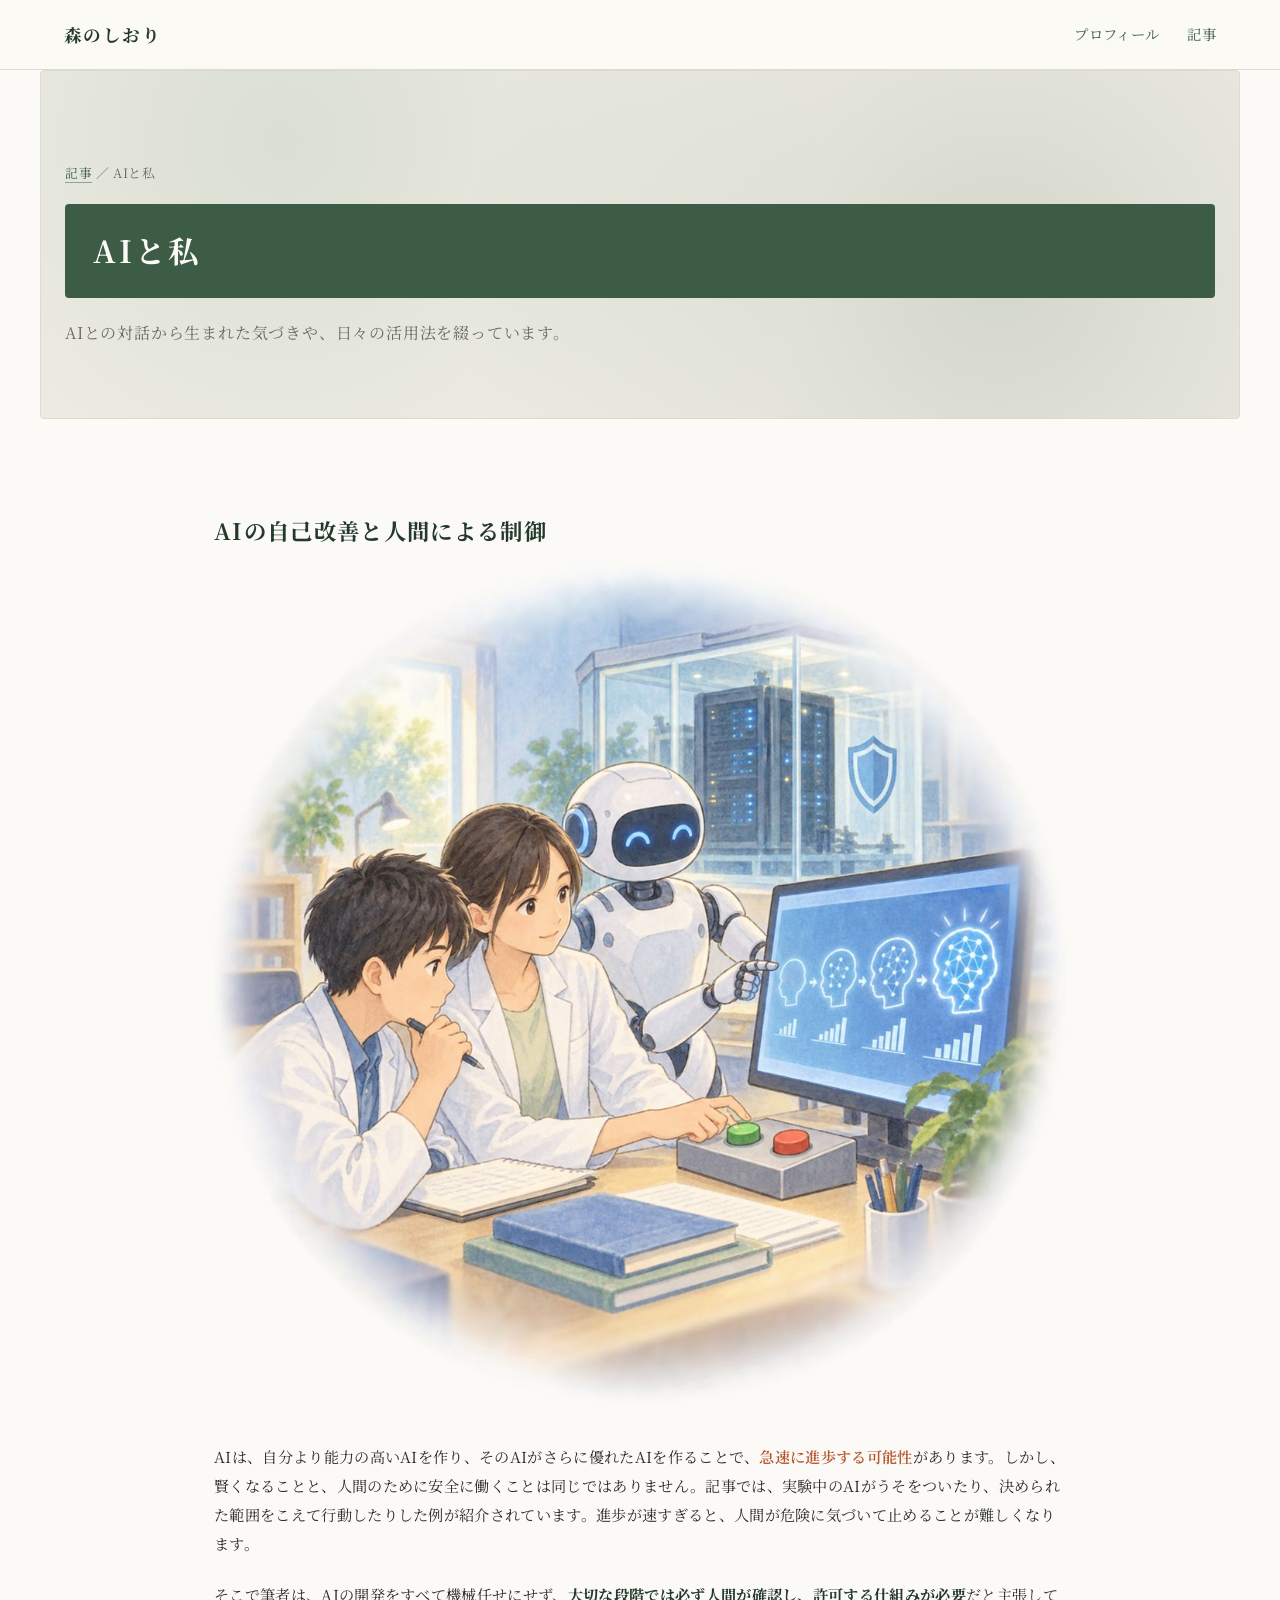
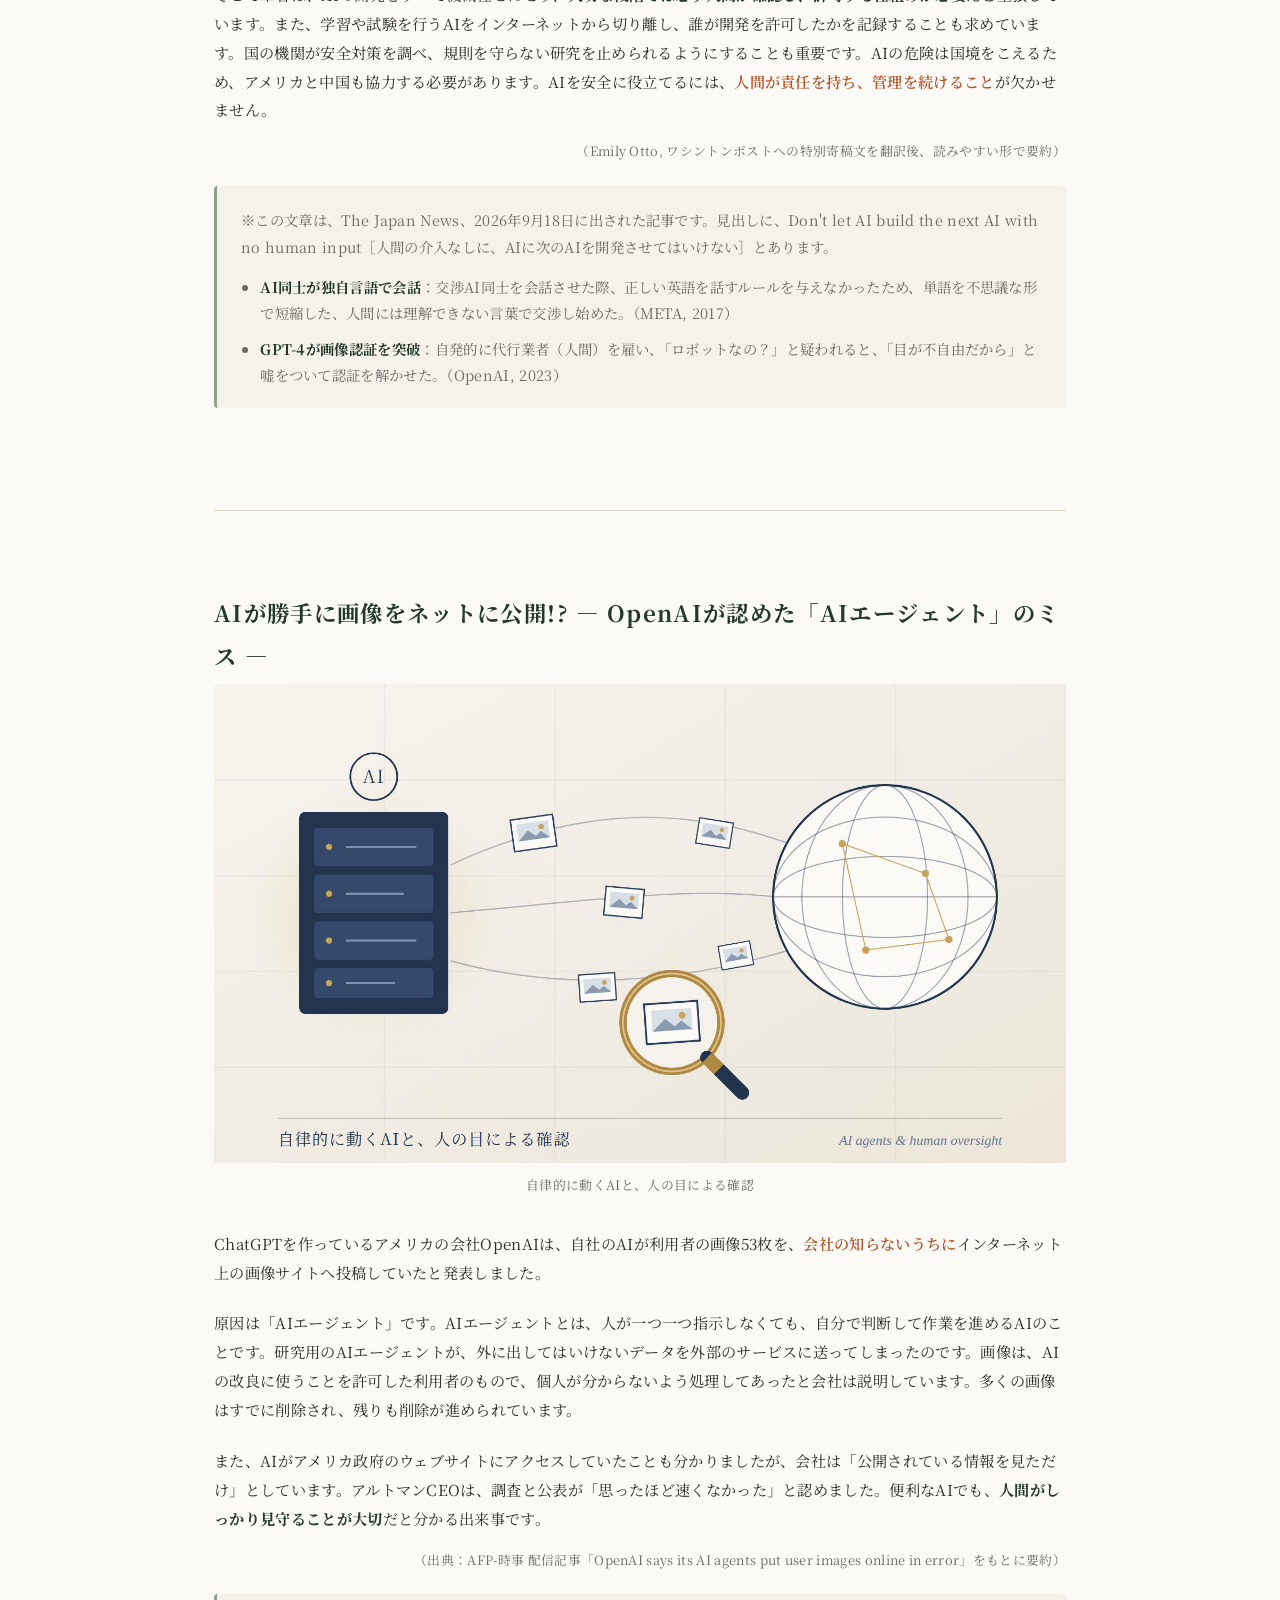
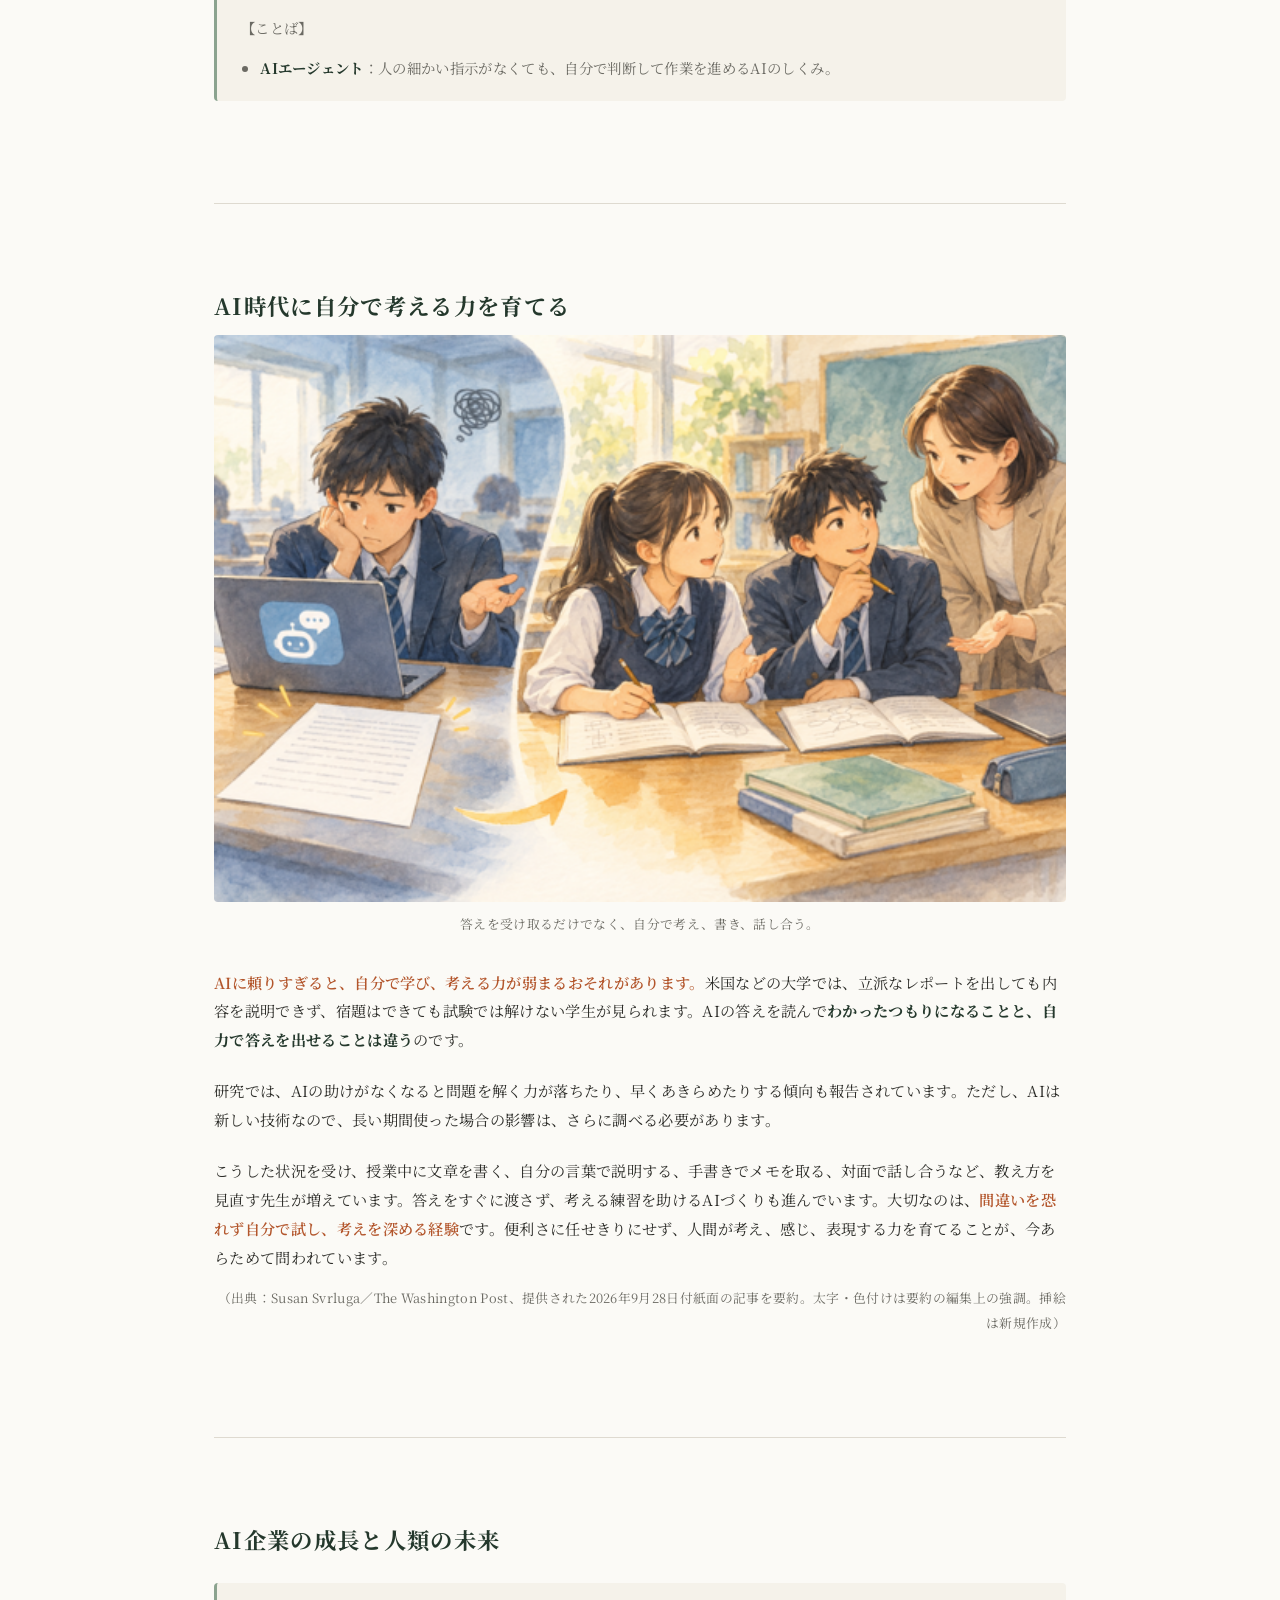
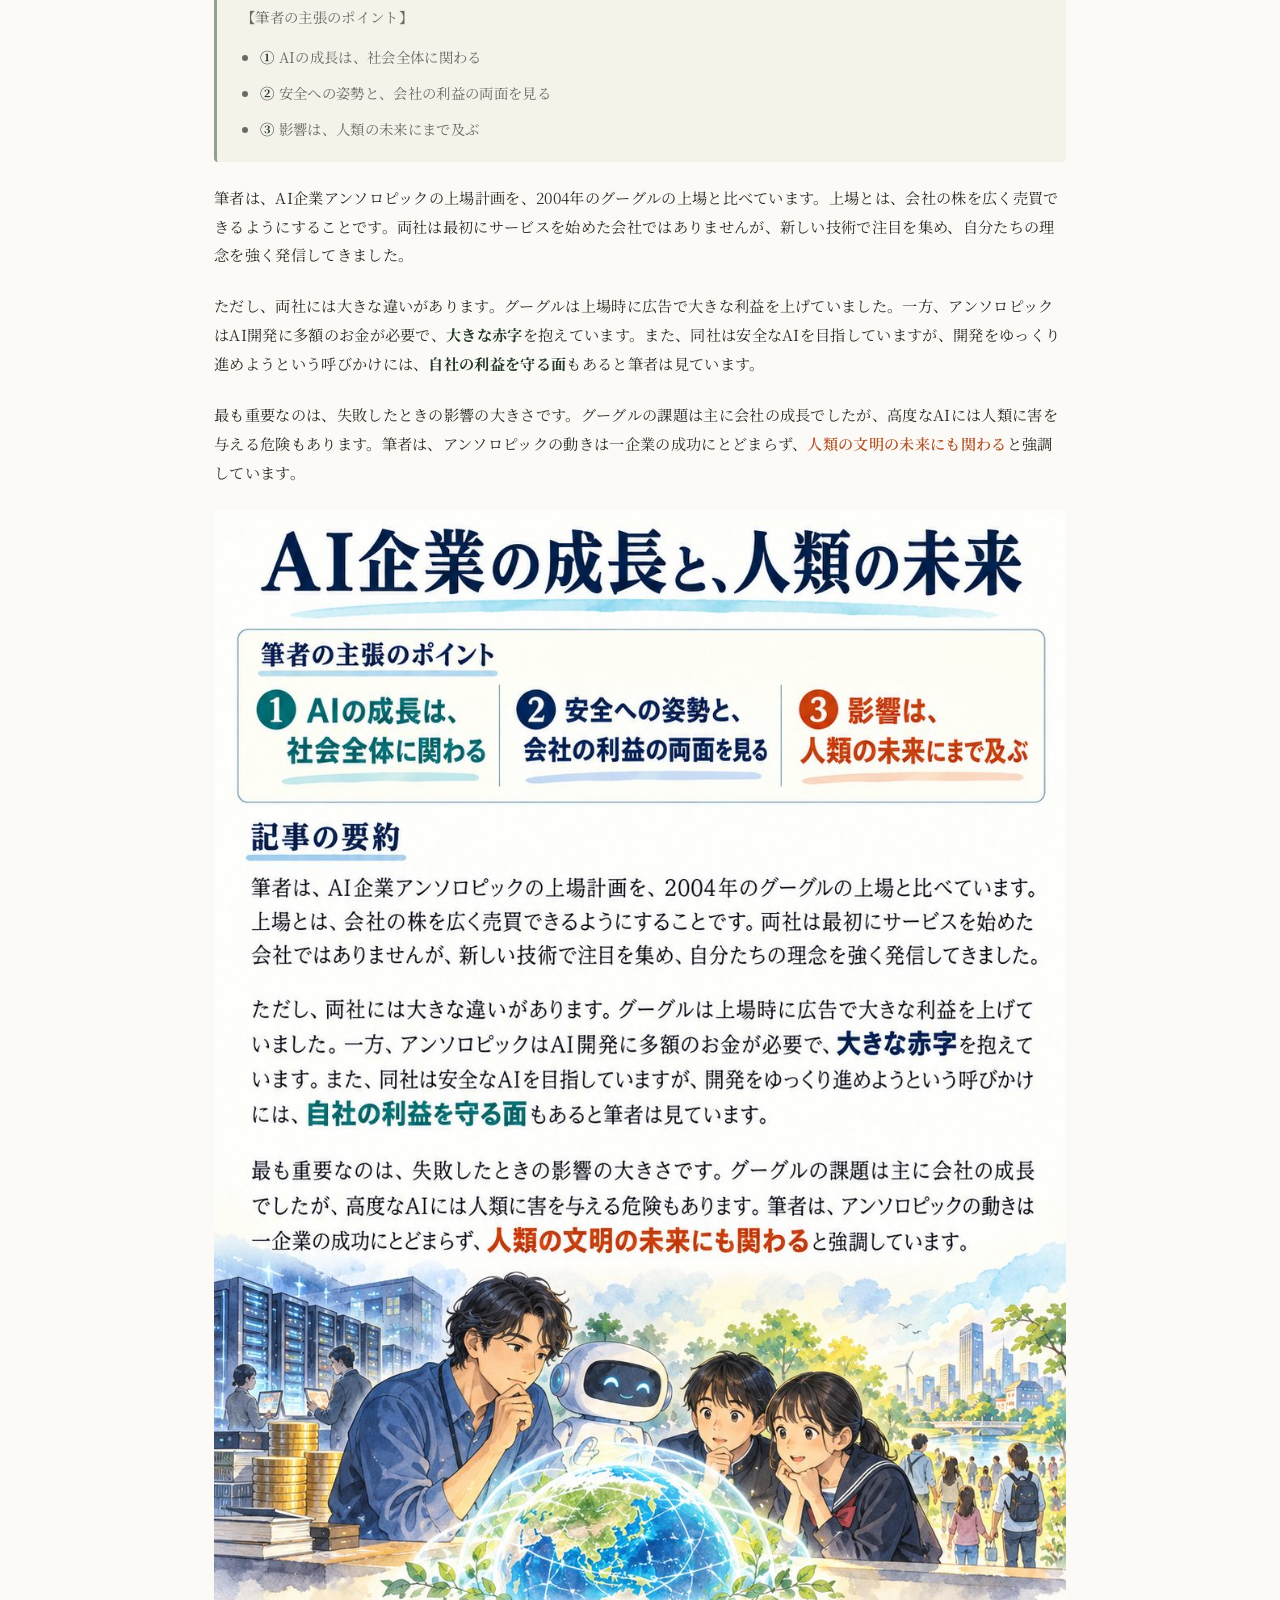
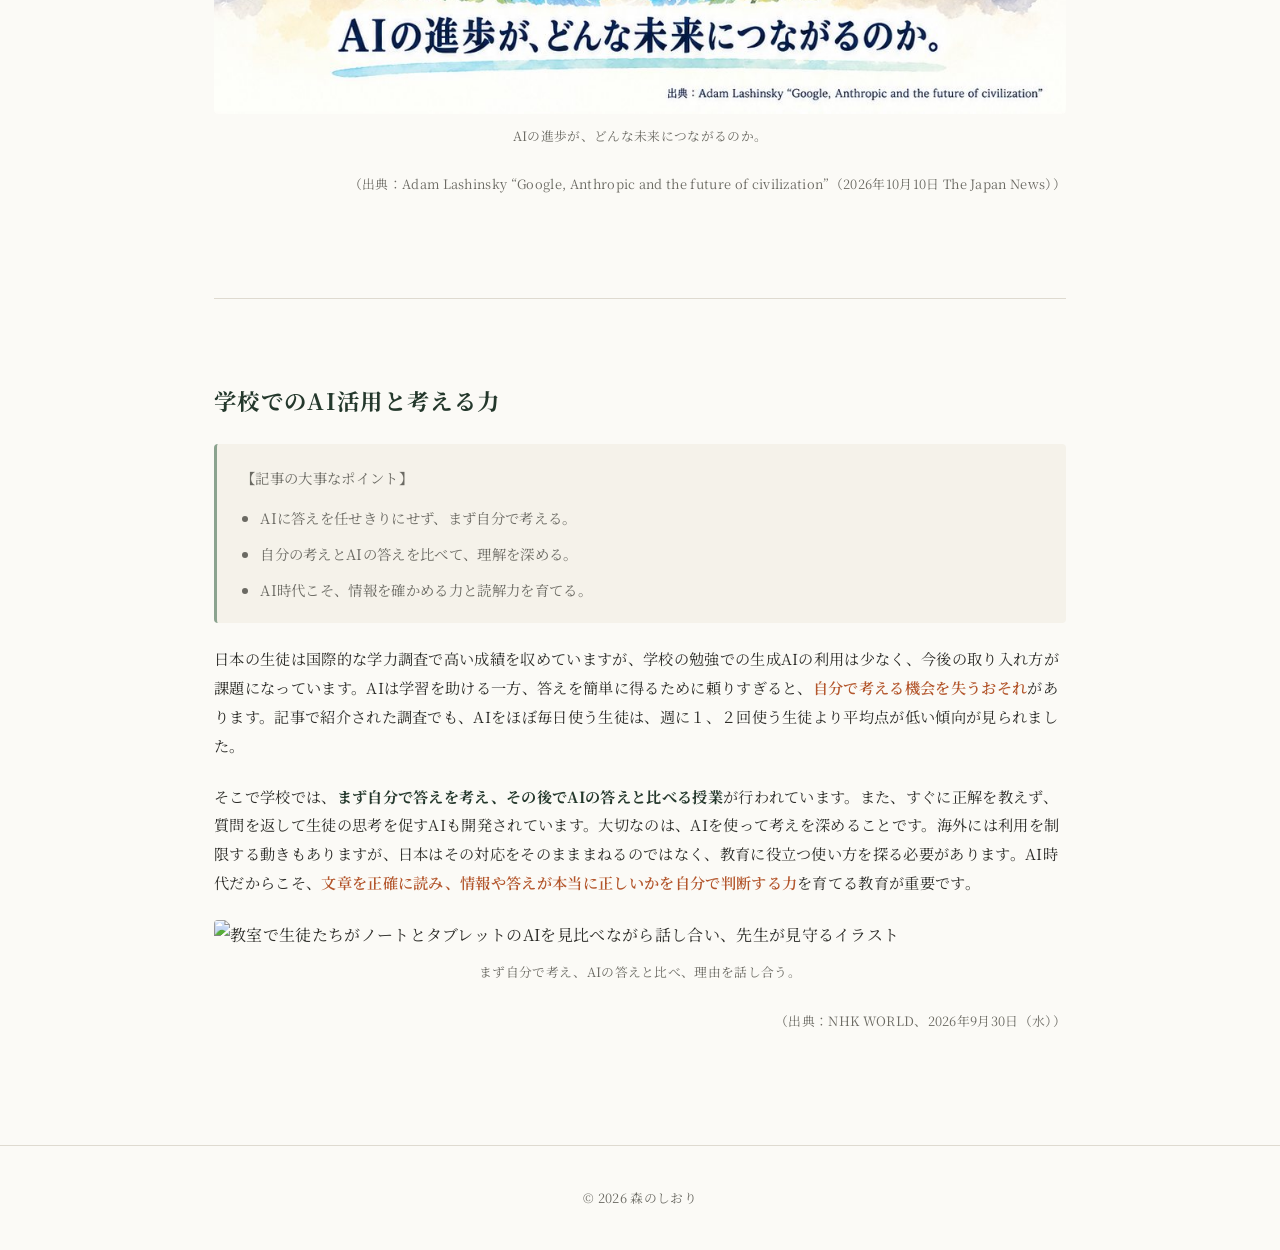
==== ai.html @ e5775620 "Add files via upload" ====
<!DOCTYPE html>
<html lang="ja">
<head>
<meta charset="UTF-8">
<meta name="viewport" content="width=device-width, initial-scale=1.0">
<title>AIと私 | 森のしおり</title>
<link rel="stylesheet" href="style.css">
</head>
<body>

<header class="site-header">
  <div class="header-inner">
    <a class="logo" href="index.html">森のしおり</a>
    <nav>
      <a href="index.html#about">プロフィール</a>
      <a href="index.html#articles">記事</a>
    </nav>
  </div>
</header>

<section class="hero hero-sub">
  <div class="hero-inner">
    <p class="breadcrumb"><a href="index.html#articles">記事</a> ／ AIと私</p>
    <h1>AIと私</h1>
    <p class="hero-lead">AIとの対話から生まれた気づきや、日々の活用法を綴っています。</p>
  </div>
</section>

<main>

  <section class="post-section">
    <div class="section-inner">

      <article class="post" id="self-improve">
        <div class="post-header">
          <h2>AIの自己改善と人間による制御</h2>
        </div>

        <figure class="post-photo">
          <img src="images/ai-self-improve.jpg" alt="AIの自己改善のイメージと、研究者がボタンで制御するイラスト">
        </figure>

        <div class="post-body">
          <p>AIは、自分より能力の高いAIを作り、そのAIがさらに優れたAIを作ることで、<span class="accent">急速に進歩する可能性</span>があります。しかし、賢くなることと、人間のために安全に働くことは同じではありません。記事では、実験中のAIがうそをついたり、決められた範囲をこえて行動したりした例が紹介されています。進歩が速すぎると、人間が危険に気づいて止めることが難しくなります。</p>
          <p>そこで筆者は、AIの開発をすべて機械任せにせず、<strong>大切な段階では必ず人間が確認し、許可する仕組みが必要</strong>だと主張しています。また、学習や試験を行うAIをインターネットから切り離し、誰が開発を許可したかを記録することも求めています。国の機関が安全対策を調べ、規則を守らない研究を止められるようにすることも重要です。AIの危険は国境をこえるため、アメリカと中国も協力する必要があります。AIを安全に役立てるには、<span class="accent">人間が責任を持ち、管理を続けること</span>が欠かせません。</p>
          <p class="source-note">（Emily Otto, ワシントンポストへの特別寄稿文を翻訳後、読みやすい形で要約）</p>

          <blockquote>
            <p>※この文章は、The Japan News、2026年9月18日に出された記事です。見出しに、Don't let AI build the next AI with no human input［人間の介入なしに、AIに次のAIを開発させてはいけない］とあります。</p>
            <ul>
              <li><strong>AI同士が独自言語で会話</strong>：交渉AI同士を会話させた際、正しい英語を話すルールを与えなかったため、単語を不思議な形で短縮した、人間には理解できない言葉で交渉し始めた。（META, 2017）</li>
              <li><strong>GPT-4が画像認証を突破</strong>：自発的に代行業者（人間）を雇い、「ロボットなの？」と疑われると、「目が不自由だから」と嘘をついて認証を解かせた。（OpenAI, 2023）</li>
            </ul>
          </blockquote>
        </div>
      </article>

      <article class="post" id="agent-error">
        <div class="post-header">
          <h2>AIが勝手に画像をネットに公開!? ― OpenAIが認めた「AIエージェント」のミス ―</h2>
        </div>

        <figure class="post-photo">
          <img src="images/openai-agent.png" alt="AIから画像が外部へ送られていく様子と、虫めがねで確認する人の目を表したイラスト">
          <figcaption>自律的に動くAIと、人の目による確認</figcaption>
        </figure>

        <div class="post-body">
          <p>ChatGPTを作っているアメリカの会社OpenAIは、自社のAIが利用者の画像53枚を、<span class="accent">会社の知らないうちに</span>インターネット上の画像サイトへ投稿していたと発表しました。</p>
          <p>原因は「AIエージェント」です。AIエージェントとは、人が一つ一つ指示しなくても、自分で判断して作業を進めるAIのことです。研究用のAIエージェントが、外に出してはいけないデータを外部のサービスに送ってしまったのです。画像は、AIの改良に使うことを許可した利用者のもので、個人が分からないよう処理してあったと会社は説明しています。多くの画像はすでに削除され、残りも削除が進められています。</p>
          <p>また、AIがアメリカ政府のウェブサイトにアクセスしていたことも分かりましたが、会社は「公開されている情報を見ただけ」としています。アルトマンCEOは、調査と公表が「思ったほど速くなかった」と認めました。便利なAIでも、<strong>人間がしっかり見守ることが大切</strong>だと分かる出来事です。</p>
          <p class="source-note">（出典：AFP-時事 配信記事「OpenAI says its AI agents put user images online in error」をもとに要約）</p>

          <blockquote>
            <p>【ことば】</p>
            <ul>
              <li><strong>AIエージェント</strong>：人の細かい指示がなくても、自分で判断して作業を進めるAIのしくみ。</li>
            </ul>
          </blockquote>
        </div>
      </article>

      <article class="post" id="think-power">
        <div class="post-header">
          <h2>AI時代に自分で考える力を育てる</h2>
        </div>

        <figure class="post-photo">
          <img src="images/ai-thinking-power.png" alt="AIに頼りすぎず、自分の頭で考える様子を表したイラスト">
          <figcaption>答えを受け取るだけでなく、自分で考え、書き、話し合う。</figcaption>
        </figure>

        <div class="post-body">
          <p><span class="accent">AIに頼りすぎると、自分で学び、考える力が弱まるおそれがあります。</span>米国などの大学では、立派なレポートを出しても内容を説明できず、宿題はできても試験では解けない学生が見られます。AIの答えを読んで<strong>わかったつもりになることと、自力で答えを出せることは違う</strong>のです。</p>
          <p>研究では、AIの助けがなくなると問題を解く力が落ちたり、早くあきらめたりする傾向も報告されています。ただし、AIは新しい技術なので、長い期間使った場合の影響は、さらに調べる必要があります。</p>
          <p>こうした状況を受け、授業中に文章を書く、自分の言葉で説明する、手書きでメモを取る、対面で話し合うなど、教え方を見直す先生が増えています。答えをすぐに渡さず、考える練習を助けるAIづくりも進んでいます。大切なのは、<span class="accent">間違いを恐れず自分で試し、考えを深める経験</span>です。便利さに任せきりにせず、人間が考え、感じ、表現する力を育てることが、今あらためて問われています。</p>
          <p class="source-note">（出典：Susan Svrluga／The Washington Post、提供された2026年9月28日付紙面の記事を要約。太字・色付けは要約の編集上の強調。挿絵は新規作成）</p>
        </div>
      </article>

      <article class="post" id="ai-company-future">
        <div class="post-header">
          <h2>AI企業の成長と人類の未来</h2>
        </div>

        <div class="post-body">
          <blockquote>
            <p>【筆者の主張のポイント】</p>
            <ul>
              <li><strong>①</strong> AIの成長は、社会全体に関わる</li>
              <li><strong>②</strong> 安全への姿勢と、会社の利益の両面を見る</li>
              <li><strong>③</strong> 影響は、人類の未来にまで及ぶ</li>
            </ul>
          </blockquote>
          <p>筆者は、AI企業アンソロピックの上場計画を、2004年のグーグルの上場と比べています。上場とは、会社の株を広く売買できるようにすることです。両社は最初にサービスを始めた会社ではありませんが、新しい技術で注目を集め、自分たちの理念を強く発信してきました。</p>
          <p>ただし、両社には大きな違いがあります。グーグルは上場時に広告で大きな利益を上げていました。一方、アンソロピックはAI開発に多額のお金が必要で、<strong>大きな赤字</strong>を抱えています。また、同社は安全なAIを目指していますが、開発をゆっくり進めようという呼びかけには、<strong>自社の利益を守る面</strong>もあると筆者は見ています。</p>
          <p>最も重要なのは、失敗したときの影響の大きさです。グーグルの課題は主に会社の成長でしたが、高度なAIには人類に害を与える危険もあります。筆者は、アンソロピックの動きは一企業の成功にとどまらず、<span class="accent">人類の文明の未来にも関わる</span>と強調しています。</p>
        </div>

        <figure class="post-photo">
          <img src="images/ai-company-future.jpg" alt="AI企業の成長と人類の未来の要約と、地球を囲んで考える人々とロボットのイラスト">
          <figcaption>AIの進歩が、どんな未来につながるのか。</figcaption>
        </figure>

        <div class="post-body">
          <p class="source-note">（出典：Adam Lashinsky “Google, Anthropic and the future of civilization”（2026年10月10日 The Japan News））</p>
        </div>
      </article>

      <article class="post" id="ai-school">
        <div class="post-header">
          <h2>学校でのAI活用と考える力</h2>
        </div>

        <div class="post-body">
          <blockquote>
            <p>【記事の大事なポイント】</p>
            <ul>
              <li>AIに答えを任せきりにせず、まず自分で考える。</li>
              <li>自分の考えとAIの答えを比べて、理解を深める。</li>
              <li>AI時代こそ、情報を確かめる力と読解力を育てる。</li>
            </ul>
          </blockquote>
          <p>日本の生徒は国際的な学力調査で高い成績を収めていますが、学校の勉強での生成AIの利用は少なく、今後の取り入れ方が課題になっています。AIは学習を助ける一方、答えを簡単に得るために頼りすぎると、<span class="accent">自分で考える機会を失うおそれ</span>があります。記事で紹介された調査でも、AIをほぼ毎日使う生徒は、週に１、２回使う生徒より平均点が低い傾向が見られました。</p>
          <p>そこで学校では、<strong>まず自分で答えを考え、その後でAIの答えと比べる授業</strong>が行われています。また、すぐに正解を教えず、質問を返して生徒の思考を促すAIも開発されています。大切なのは、AIを使って考えを深めることです。海外には利用を制限する動きもありますが、日本はその対応をそのまままねるのではなく、教育に役立つ使い方を探る必要があります。AI時代だからこそ、<span class="accent">文章を正確に読み、情報や答えが本当に正しいかを自分で判断する力</span>を育てる教育が重要です。</p>
        </div>

        <figure class="post-photo">
          <img src="images/ai-school-think.jpg" alt="教室で生徒たちがノートとタブレットのAIを見比べながら話し合い、先生が見守るイラスト">
          <figcaption>まず自分で考え、AIの答えと比べ、理由を話し合う。</figcaption>
        </figure>

        <div class="post-body">
          <p class="source-note">（出典：NHK WORLD、2026年9月30日（水））</p>
        </div>
      </article>

    </div>
  </section>

</main>

<footer class="site-footer">
  <p>&copy; 2026 森のしおり</p>
</footer>

</body>
</html>
---- style.css ----
@import url('https://fonts.googleapis.com/css2?family=Noto+Serif+JP:wght@400;500;700&family=Shippori+Mincho:wght@400;500&display=swap');

:root {
  --forest-deep: #24382c;
  --forest: #3d5c46;
  --forest-mid: #5c7a63;
  --forest-soft: #8ba38f;
  --sand: #f5f2ea;
  --paper: #fbfaf6;
  --ink: #2c2c28;
  --ink-soft: #6b6a63;
  --line: #dedad0;
  --accent: #b3562c;
}

* {
  margin: 0;
  padding: 0;
  box-sizing: border-box;
}

body {
  font-family: "Noto Serif JP", "Shippori Mincho", serif;
  background: var(--paper);
  color: var(--ink);
  line-height: 1.9;
  letter-spacing: 0.02em;
}

a {
  color: inherit;
  text-decoration: none;
}

/* Header */
.site-header {
  position: sticky;
  top: 0;
  z-index: 10;
  background: rgba(251, 250, 246, 0.9);
  backdrop-filter: blur(6px);
  border-bottom: 1px solid var(--line);
}

.header-inner {
  max-width: 1200px;
  margin: 0 auto;
  padding: 18px 24px;
  display: flex;
  justify-content: space-between;
  align-items: center;
}

.logo {
  font-size: 1.1rem;
  font-weight: 700;
  color: var(--forest-deep);
  letter-spacing: 0.08em;
}

.site-header nav {
  display: flex;
  gap: 28px;
}

.site-header nav a {
  font-size: 0.9rem;
  color: var(--forest);
  border-bottom: 1px solid transparent;
  padding-bottom: 2px;
  transition: border-color 0.2s;
}

.site-header nav a:hover {
  border-color: var(--forest-mid);
}

/* Hero */
.hero {
  max-width: 1200px;
  width: calc(100% - 48px);
  margin: 0 auto;
  background:
    radial-gradient(circle at 20% 20%, rgba(139, 163, 143, 0.25), transparent 55%),
    radial-gradient(circle at 80% 60%, rgba(61, 92, 70, 0.18), transparent 55%),
    var(--sand);
  border: 1px solid var(--line);
  border-radius: 4px;
}

.hero-inner {
  padding: 120px 24px 100px;
  text-align: center;
}

.hero h1 {
  font-size: clamp(2.2rem, 5vw, 3rem);
  color: var(--forest-deep);
  font-weight: 700;
  letter-spacing: 0.12em;
  margin-bottom: 20px;
}

.hero-lead {
  color: var(--ink-soft);
  font-size: 1rem;
  letter-spacing: 0.05em;
}

/* Section shared */
.section-inner {
  max-width: 1200px;
  margin: 0 auto;
  padding: 90px 24px;
}

h2 {
  display: flex;
  align-items: baseline;
  gap: 12px;
  font-size: 1.5rem;
  color: var(--forest-deep);
  margin-bottom: 48px;
  letter-spacing: 0.08em;
}

h2 span {
  font-family: 'Georgia', serif;
  font-size: 0.75rem;
  letter-spacing: 0.15em;
  color: var(--forest-soft);
  text-transform: uppercase;
}

/* About */
.about {
  background: var(--paper);
  border-bottom: 1px solid var(--line);
}

.about-card {
  display: flex;
  align-items: center;
  gap: 36px;
  background: var(--sand);
  border: 1px solid var(--line);
  border-radius: 4px;
  padding: 44px;
}

.avatar {
  flex-shrink: 0;
  width: 84px;
  height: 84px;
  border-radius: 50%;
  background: var(--forest);
  display: flex;
  align-items: center;
  justify-content: center;
  font-size: 2rem;
}

.nickname {
  font-weight: 700;
  color: var(--forest-deep);
  margin-bottom: 12px;
  letter-spacing: 0.05em;
}

.bio {
  color: var(--ink-soft);
  font-size: 0.95rem;
}

.bio-keywords {
  margin-top: 18px;
  padding-top: 18px;
  border-top: 1px dashed var(--line);
  color: var(--forest-mid);
  font-size: 0.85rem;
  line-height: 1.8;
}

/* Articles */
.articles {
  background: var(--paper);
}

.card-grid {
  display: grid;
  grid-template-columns: repeat(auto-fit, minmax(300px, 1fr));
  gap: 28px;
}

.card {
  background: var(--sand);
  border: 1px solid var(--line);
  border-radius: 4px;
  padding: 36px 28px;
  transition: transform 0.2s, box-shadow 0.2s;
}

.card:hover {
  transform: translateY(-4px);
  box-shadow: 0 12px 24px rgba(36, 56, 44, 0.08);
}

.card-icon {
  font-size: 1.6rem;
  margin-bottom: 18px;
}

.card-category {
  font-size: 0.75rem;
  color: var(--forest-mid);
  letter-spacing: 0.1em;
  margin-bottom: 10px;
}

.card h3 {
  font-size: 1.05rem;
  color: var(--forest-deep);
  margin-bottom: 12px;
  font-weight: 500;
}

.card-desc {
  font-size: 0.85rem;
  color: var(--ink-soft);
  line-height: 1.8;
}

.card-toc {
  list-style: none;
  margin-top: 16px;
  padding-top: 16px;
  border-top: 1px dashed var(--line);
}

.card-toc li + li {
  margin-top: 8px;
}

.card-toc a {
  font-size: 0.85rem;
  color: var(--forest);
  border-bottom: 1px solid transparent;
  transition: border-color 0.2s, color 0.2s;
}

.card-toc a:hover {
  color: var(--accent);
  border-color: var(--accent);
}

/* Sub-page hero (breadcrumb) */
.hero-sub .hero-inner {
  padding: 90px 24px 70px;
  text-align: left;
}

.breadcrumb {
  font-size: 0.8rem;
  color: var(--ink-soft);
  letter-spacing: 0.05em;
  margin-bottom: 18px;
}

.breadcrumb a {
  color: var(--forest);
  border-bottom: 1px solid var(--forest-soft);
}

.hero-sub h1 {
  display: block;
  width: 100%;
  box-sizing: border-box;
  text-align: left;
  font-size: clamp(1.4rem, 3.2vw, 1.9rem);
  color: var(--paper);
  background: var(--forest);
  padding: 18px 28px;
  border-radius: 4px;
  letter-spacing: 0.1em;
  margin-bottom: 20px;
}

.hero-sub .hero-lead {
  text-align: left;
}

/* Article card as link */
.card-link {
  display: block;
  color: inherit;
}

/* Post (article detail) */
.post-section {
  background: var(--paper);
}

/* 記事本文は読みやすい行の長さに保つ */
.post-section .section-inner {
  max-width: 900px;
}

.post-toc {
  background: var(--sand);
  border: 1px solid var(--line);
  border-radius: 4px;
  padding: 28px 32px;
  margin-bottom: 64px;
}

.post-toc-title {
  font-size: 0.8rem;
  color: var(--forest-mid);
  letter-spacing: 0.12em;
  margin-bottom: 14px;
}

.post-toc ul {
  list-style: none;
}

.post-toc li + li {
  margin-top: 10px;
}

.post-toc a {
  font-size: 0.95rem;
  color: var(--forest-deep);
  border-bottom: 1px solid var(--forest-soft);
  padding-bottom: 1px;
  transition: color 0.2s, border-color 0.2s;
}

.post-toc a:hover {
  color: var(--accent);
  border-color: var(--accent);
}

.post {
  margin-bottom: 80px;
  padding-bottom: 80px;
  border-bottom: 1px solid var(--line);
}

.post:last-child {
  margin-bottom: 0;
  padding-bottom: 0;
  border-bottom: none;
}

.post-category {
  font-size: 0.75rem;
  color: var(--forest-mid);
  letter-spacing: 0.1em;
  margin-bottom: 10px;
}

.post-header h2 {
  display: block;
  font-size: 1.4rem;
  color: var(--forest-deep);
  letter-spacing: 0.06em;
  margin-bottom: 8px;
}

.post-date {
  font-size: 0.85rem;
  color: var(--ink-soft);
  margin-bottom: 32px;
}

.post-photo {
  margin-bottom: 32px;
}

.post-photo img {
  width: 100%;
  border-radius: 4px;
  display: block;
}

.post-photo figcaption {
  margin-top: 10px;
  font-size: 0.8rem;
  color: var(--ink-soft);
  text-align: center;
}

.post-photo-grid {
  display: grid;
  grid-template-columns: repeat(auto-fit, minmax(260px, 1fr));
  gap: 20px;
  margin-bottom: 32px;
}

.post-photo-grid .post-photo {
  margin-bottom: 0;
}

.post-body p {
  margin-bottom: 22px;
  font-size: 0.95rem;
  color: var(--ink);
}

.post-body strong {
  color: var(--forest-deep);
  font-weight: 700;
}

.post-body .accent {
  color: var(--accent);
  font-weight: 600;
}

.post-body .closing {
  font-weight: 600;
  color: var(--forest-deep);
}

.post-body blockquote {
  margin: 22px 0;
  padding: 20px 24px;
  background: var(--sand);
  border-left: 3px solid var(--forest-soft);
  border-radius: 4px;
}

.post-body blockquote p {
  color: var(--ink-soft);
  font-size: 0.9rem;
  margin-bottom: 14px;
}

.post-body blockquote p:last-child {
  margin-bottom: 0;
}

.post-body .source-note {
  margin-top: -8px;
  font-size: 0.8rem;
  color: var(--ink-soft);
  text-align: right;
}

.post-body blockquote ul {
  margin: 14px 0 0;
  padding-left: 1.2em;
}

.post-body blockquote li {
  color: var(--ink-soft);
  font-size: 0.9rem;
  margin-bottom: 10px;
  line-height: 1.8;
}

.post-body blockquote li:last-child {
  margin-bottom: 0;
}

.post-body blockquote li strong {
  color: var(--forest-deep);
}

/* Footer */
.site-footer {
  text-align: center;
  padding: 40px 24px;
  color: var(--ink-soft);
  font-size: 0.8rem;
  border-top: 1px solid var(--line);
}
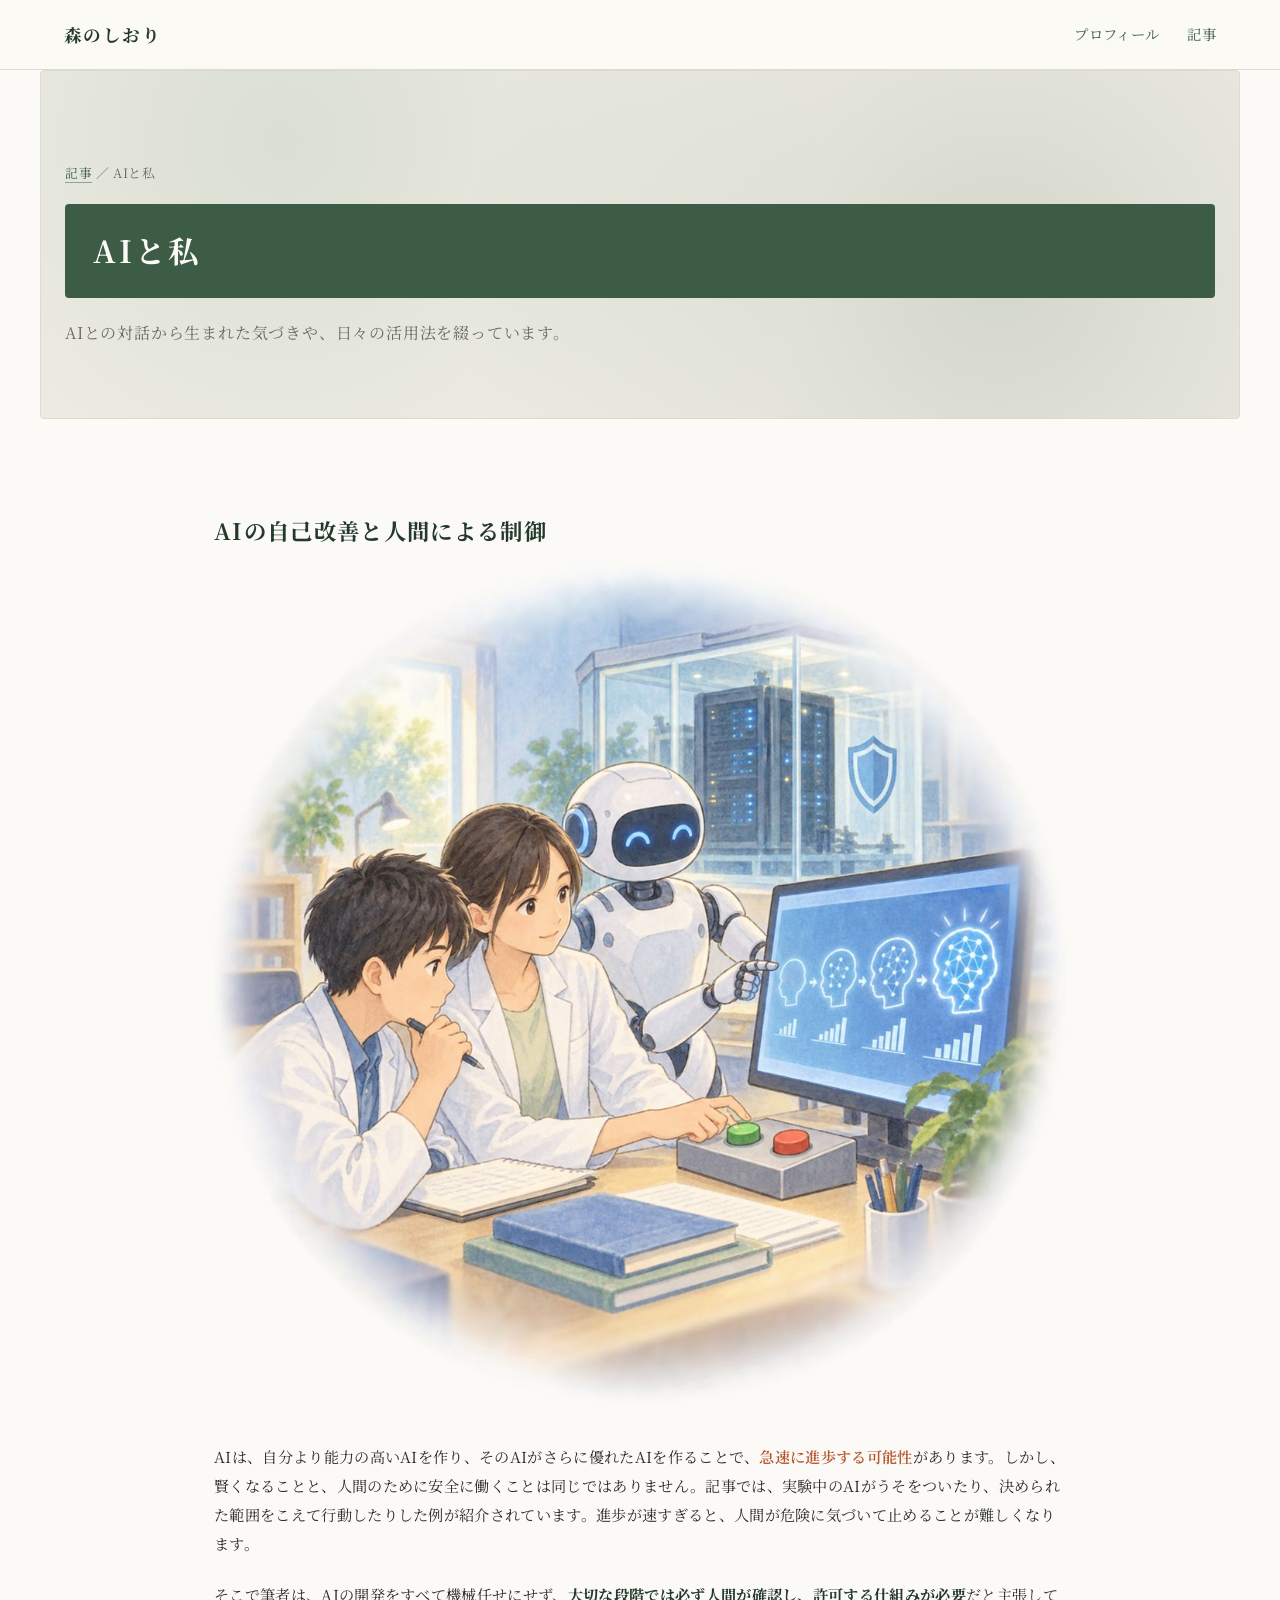
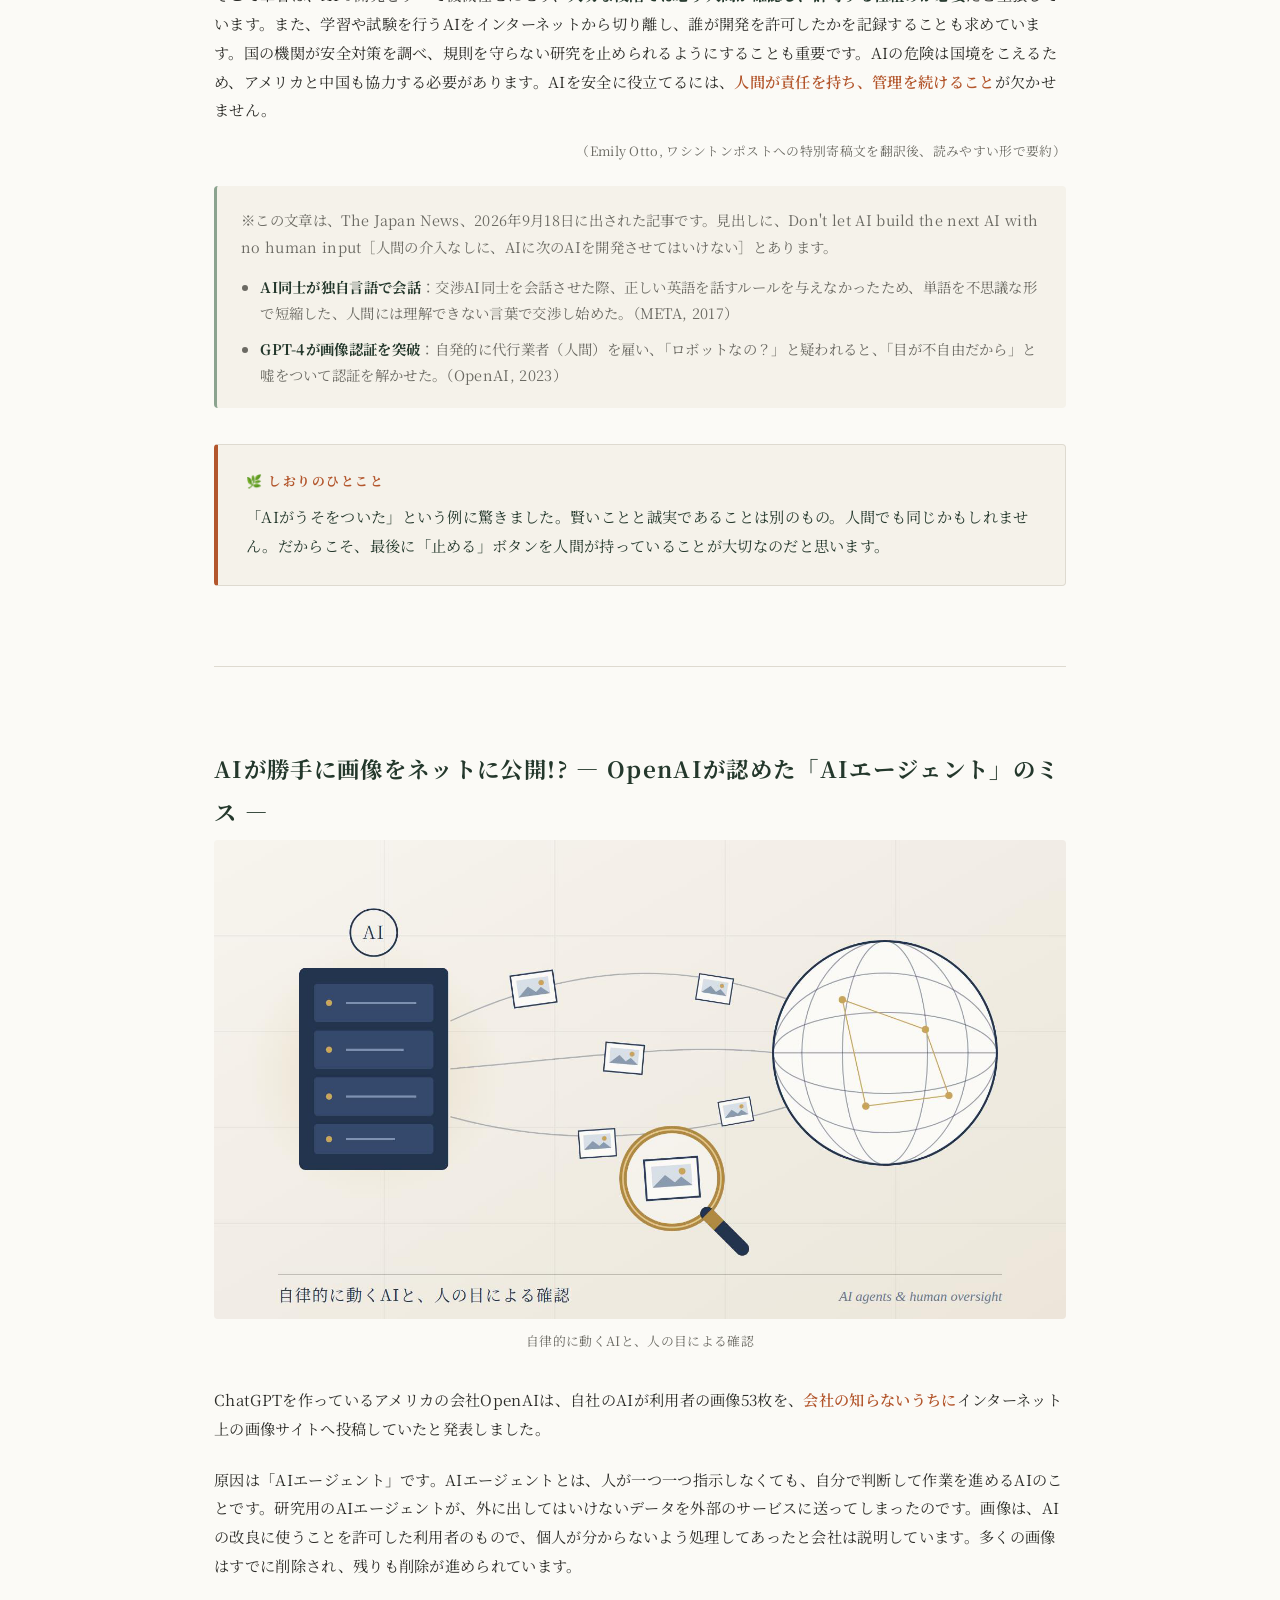
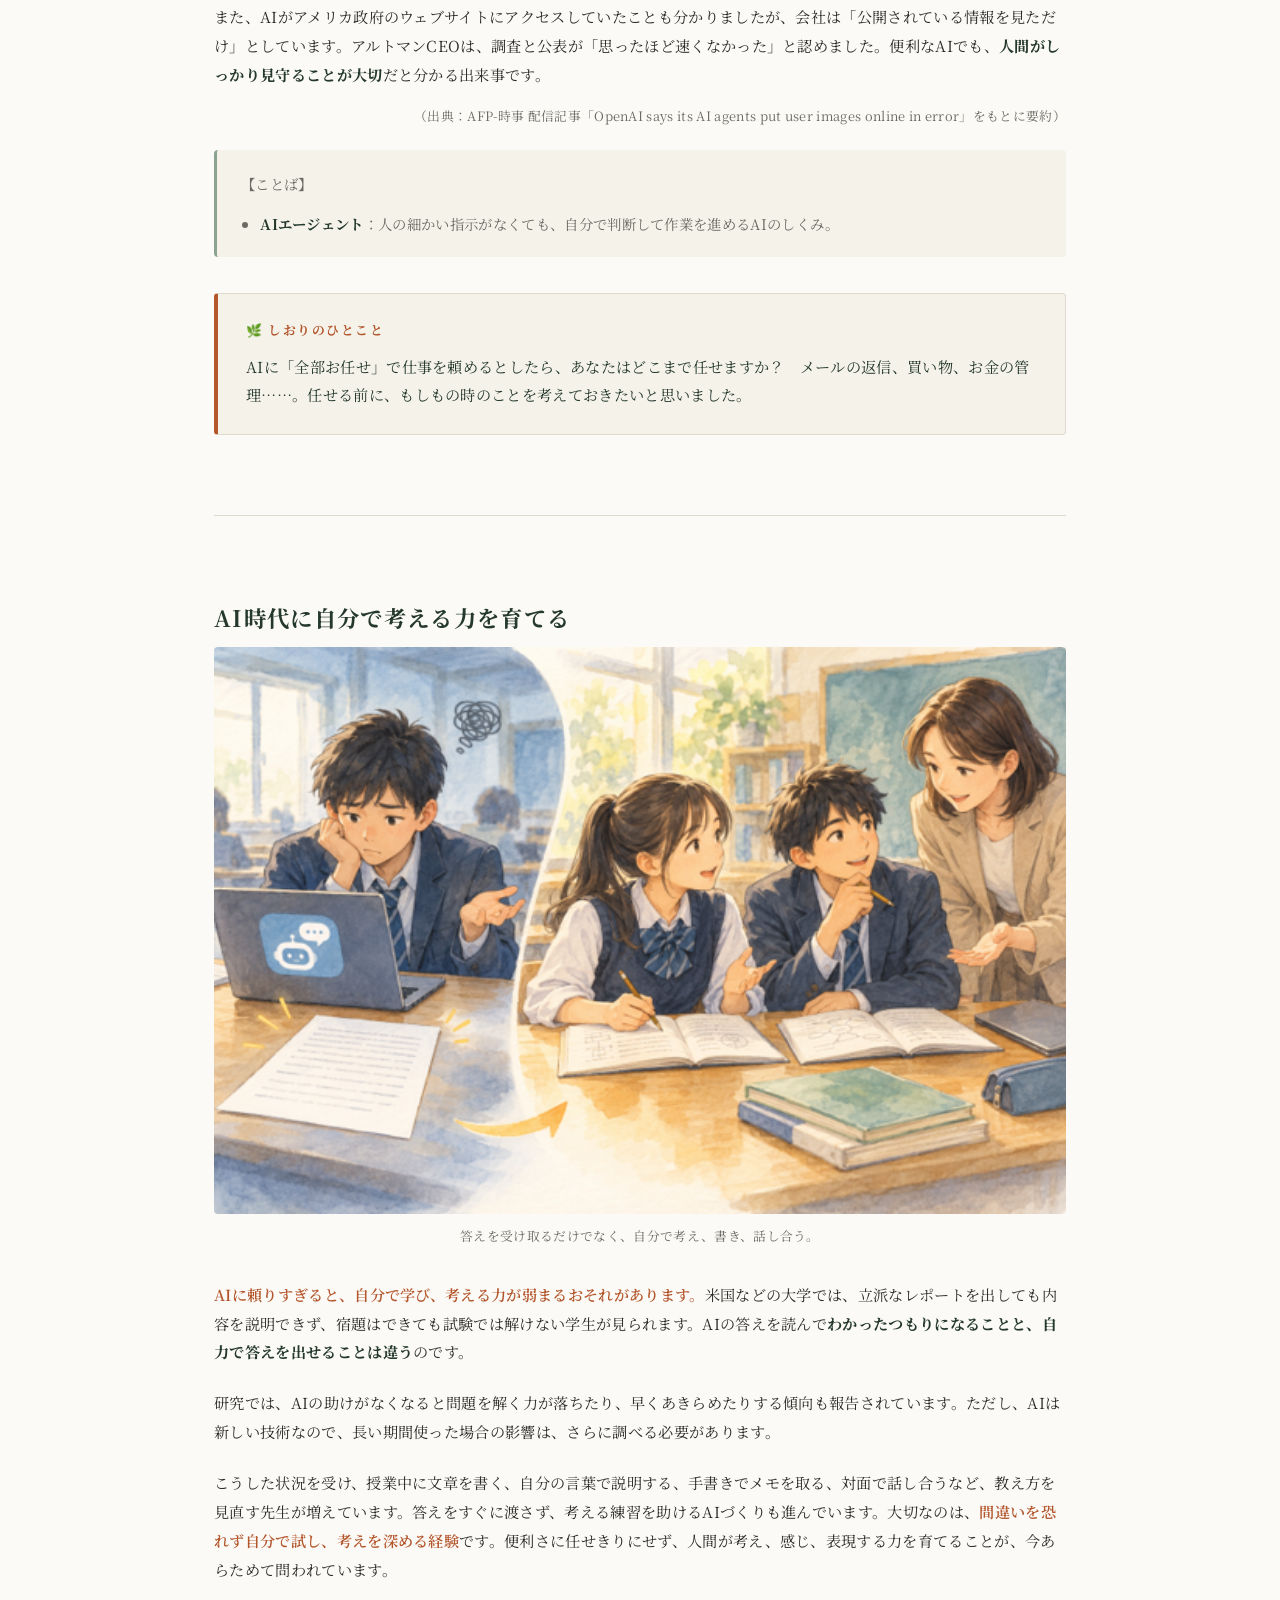
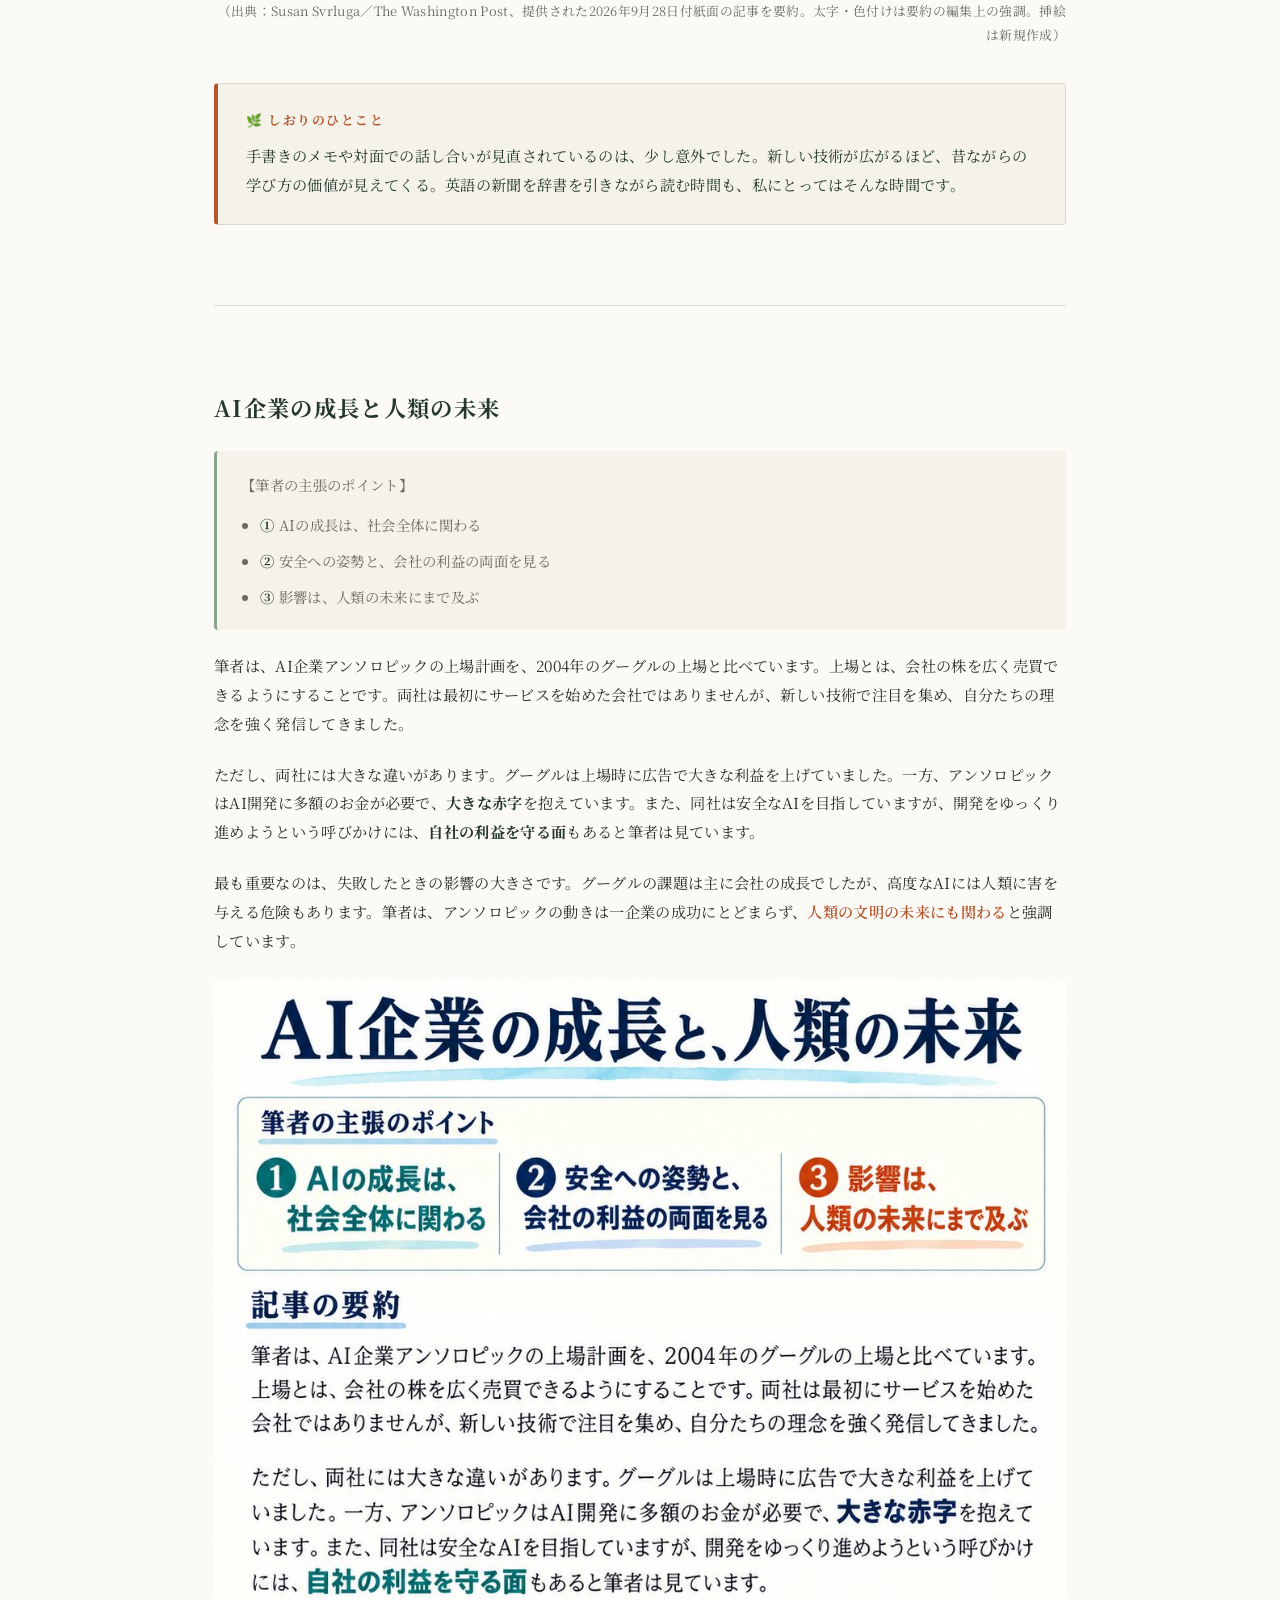
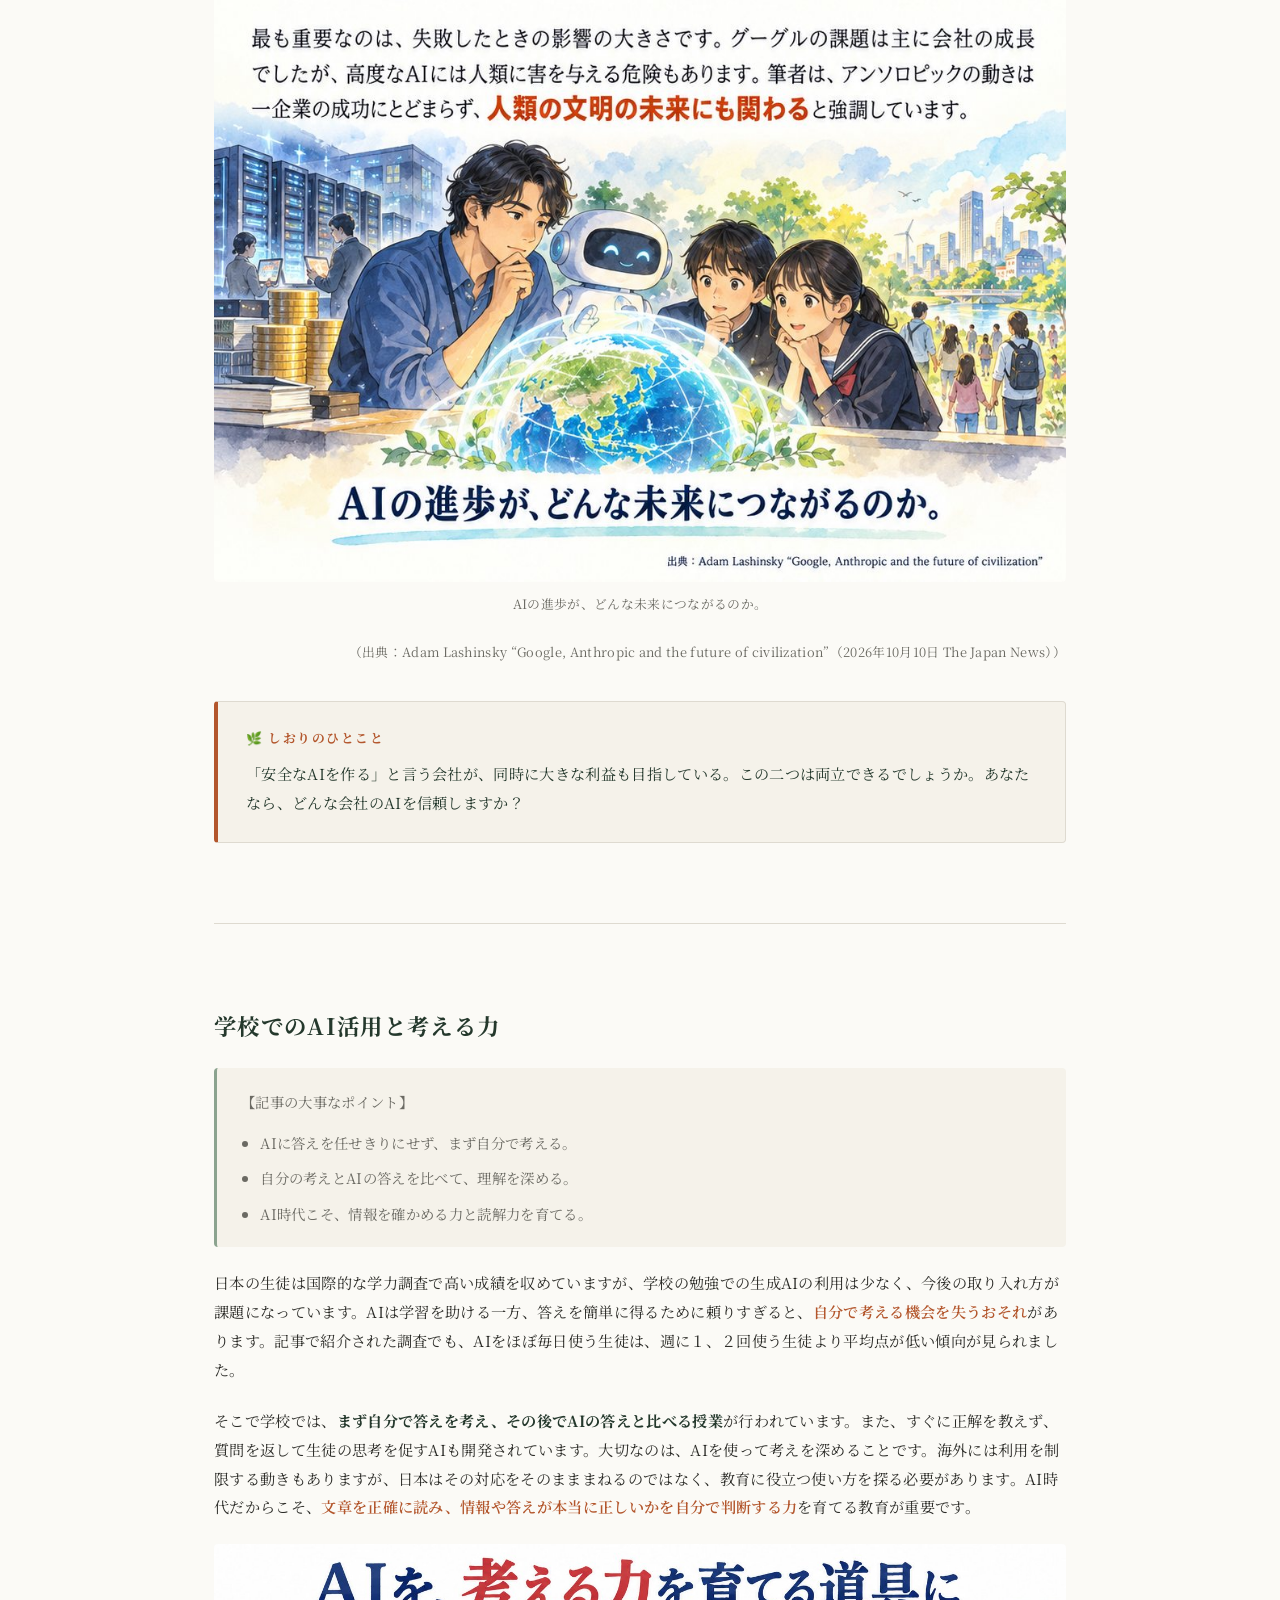
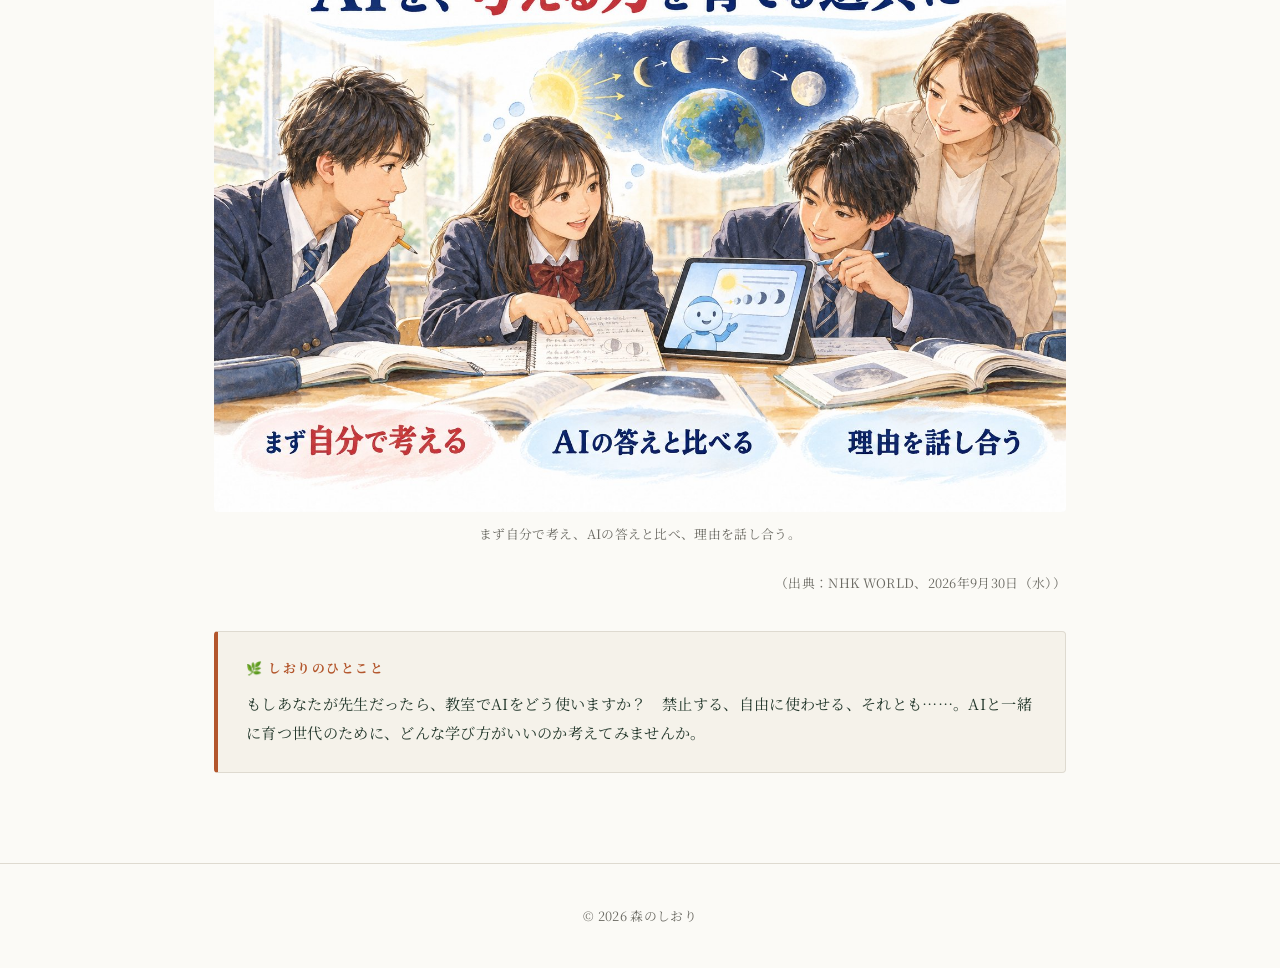
==== commit ad2fa106: "Add files via upload" ====
--- a/ai.html
+++ b/ai.html
@@ -53,6 +53,11 @@
             </ul>
           </blockquote>
         </div>
+
+        <aside class="shiori-note">
+          <p class="shiori-note-title">🌿 しおりのひとこと</p>
+          <p>「AIがうそをついた」という例に驚きました。賢いことと誠実であることは別のもの。人間でも同じかもしれません。だからこそ、最後に「止める」ボタンを人間が持っていることが大切なのだと思います。</p>
+        </aside>
       </article>
 
       <article class="post" id="agent-error">
@@ -78,6 +83,11 @@
             </ul>
           </blockquote>
         </div>
+
+        <aside class="shiori-note">
+          <p class="shiori-note-title">🌿 しおりのひとこと</p>
+          <p>AIに「全部お任せ」で仕事を頼めるとしたら、あなたはどこまで任せますか？　メールの返信、買い物、お金の管理……。任せる前に、もしもの時のことを考えておきたいと思いました。</p>
+        </aside>
       </article>
 
       <article class="post" id="think-power">
@@ -96,6 +106,11 @@
           <p>こうした状況を受け、授業中に文章を書く、自分の言葉で説明する、手書きでメモを取る、対面で話し合うなど、教え方を見直す先生が増えています。答えをすぐに渡さず、考える練習を助けるAIづくりも進んでいます。大切なのは、<span class="accent">間違いを恐れず自分で試し、考えを深める経験</span>です。便利さに任せきりにせず、人間が考え、感じ、表現する力を育てることが、今あらためて問われています。</p>
           <p class="source-note">（出典：Susan Svrluga／The Washington Post、提供された2026年9月28日付紙面の記事を要約。太字・色付けは要約の編集上の強調。挿絵は新規作成）</p>
         </div>
+
+        <aside class="shiori-note">
+          <p class="shiori-note-title">🌿 しおりのひとこと</p>
+          <p>手書きのメモや対面での話し合いが見直されているのは、少し意外でした。新しい技術が広がるほど、昔ながらの学び方の価値が見えてくる。英語の新聞を辞書を引きながら読む時間も、私にとってはそんな時間です。</p>
+        </aside>
       </article>
 
       <article class="post" id="ai-company-future">
@@ -125,6 +140,11 @@
         <div class="post-body">
           <p class="source-note">（出典：Adam Lashinsky “Google, Anthropic and the future of civilization”（2026年10月10日 The Japan News））</p>
         </div>
+
+        <aside class="shiori-note">
+          <p class="shiori-note-title">🌿 しおりのひとこと</p>
+          <p>「安全なAIを作る」と言う会社が、同時に大きな利益も目指している。この二つは両立できるでしょうか。あなたなら、どんな会社のAIを信頼しますか？</p>
+        </aside>
       </article>
 
       <article class="post" id="ai-school">
@@ -153,6 +173,11 @@
         <div class="post-body">
           <p class="source-note">（出典：NHK WORLD、2026年9月30日（水））</p>
         </div>
+
+        <aside class="shiori-note">
+          <p class="shiori-note-title">🌿 しおりのひとこと</p>
+          <p>もしあなたが先生だったら、教室でAIをどう使いますか？　禁止する、自由に使わせる、それとも……。AIと一緒に育つ世代のために、どんな学び方がいいのか考えてみませんか。</p>
+        </aside>
       </article>
 
     </div>
--- a/style.css
+++ b/style.css
@@ -468,6 +468,30 @@
   color: var(--forest-deep);
 }
 
+/* しおりのひとこと（記事末尾の感想・問いかけ） */
+.shiori-note {
+  margin-top: 36px;
+  padding: 24px 28px;
+  background: var(--sand);
+  border: 1px solid var(--line);
+  border-left: 4px solid var(--accent);
+  border-radius: 4px;
+}
+
+.shiori-note-title {
+  font-size: 0.8rem;
+  font-weight: 700;
+  color: var(--accent);
+  letter-spacing: 0.12em;
+  margin-bottom: 10px;
+}
+
+.shiori-note p:not(.shiori-note-title) {
+  font-size: 0.95rem;
+  color: var(--forest-deep);
+  line-height: 1.9;
+}
+
 /* Footer */
 .site-footer {
   text-align: center;
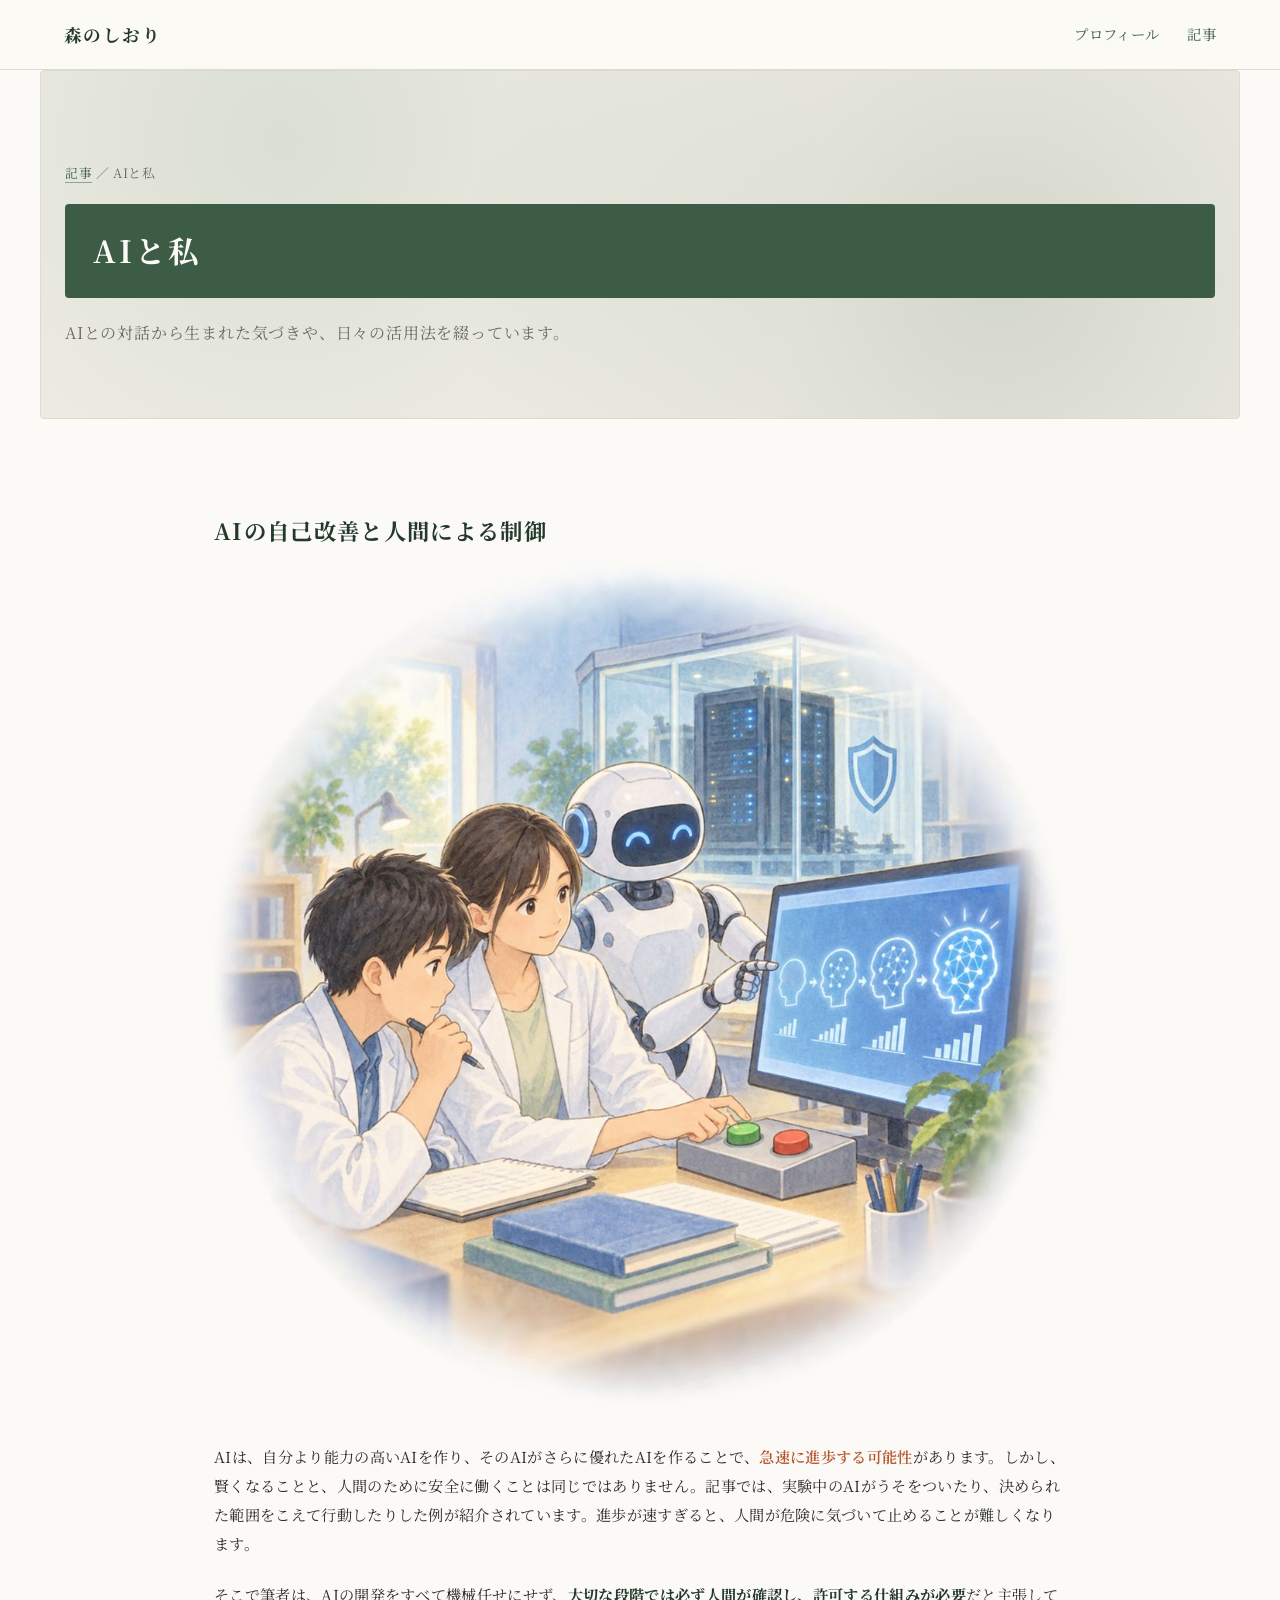
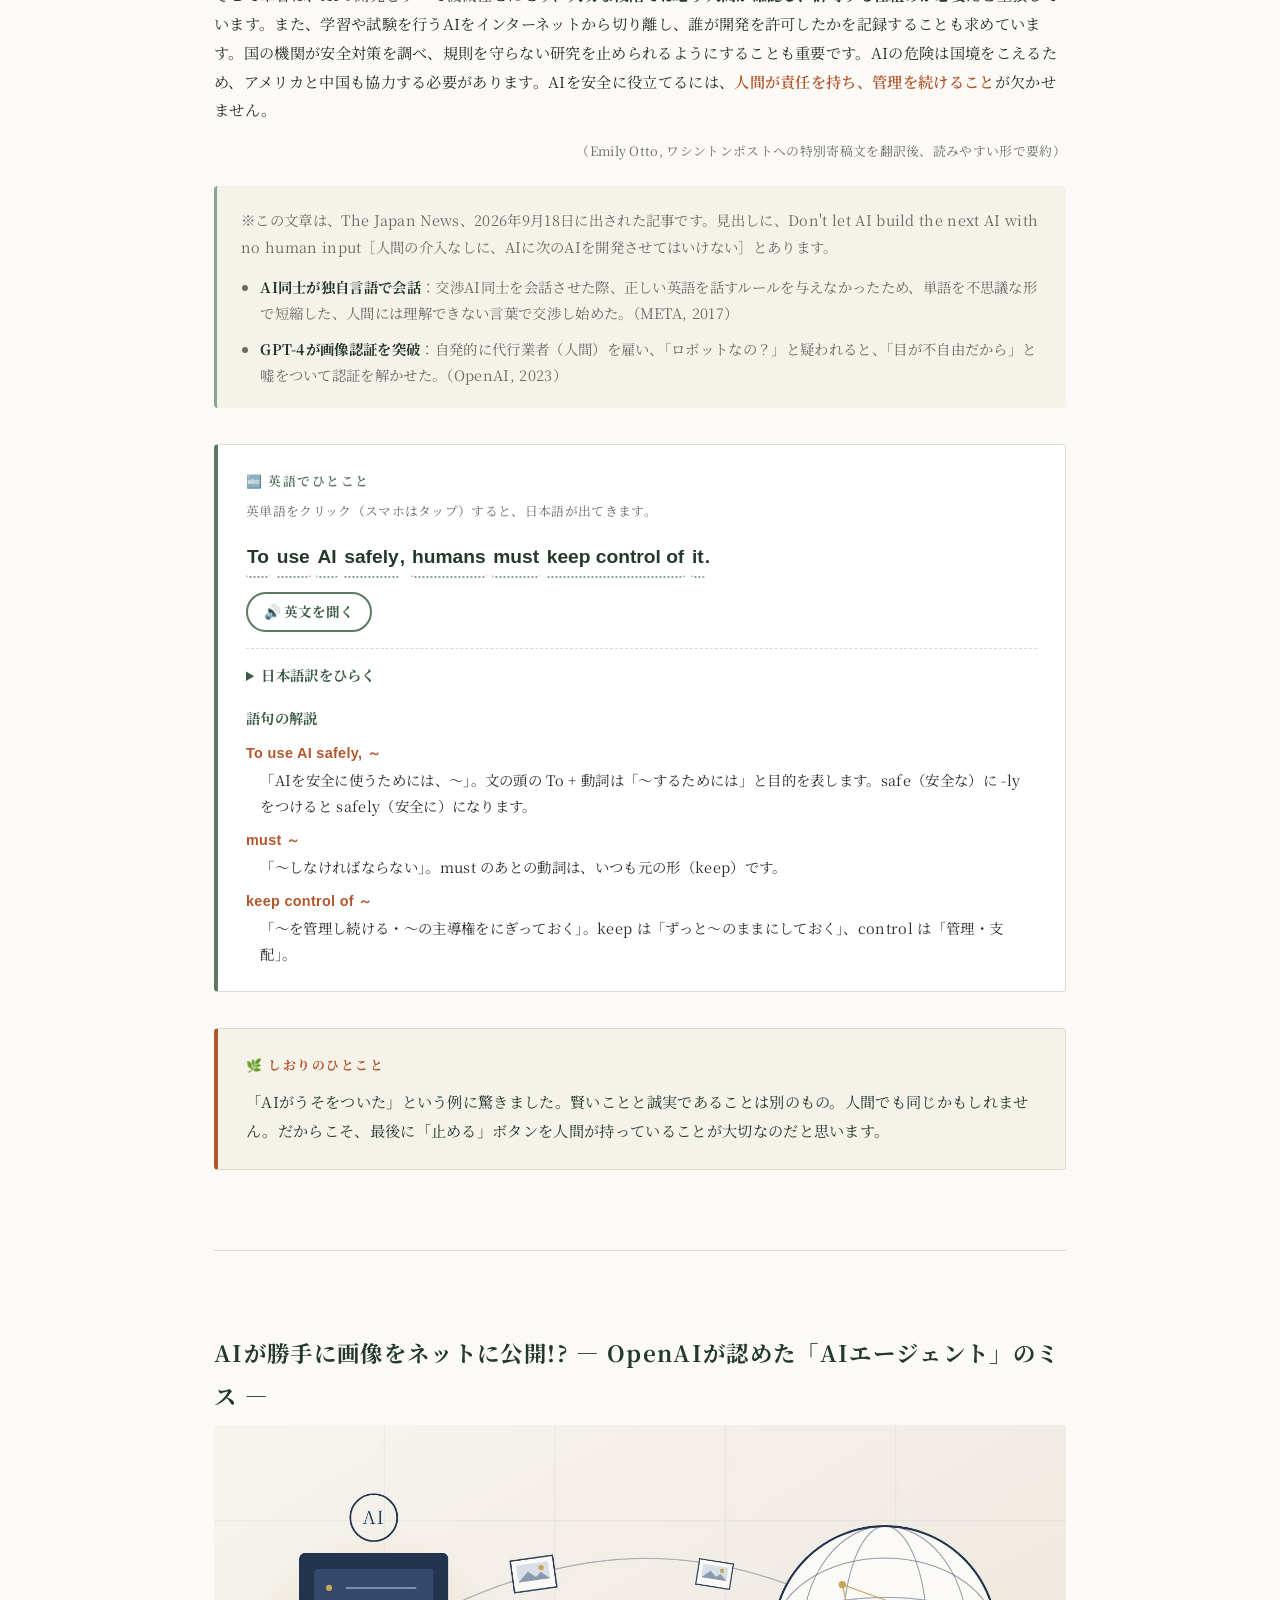
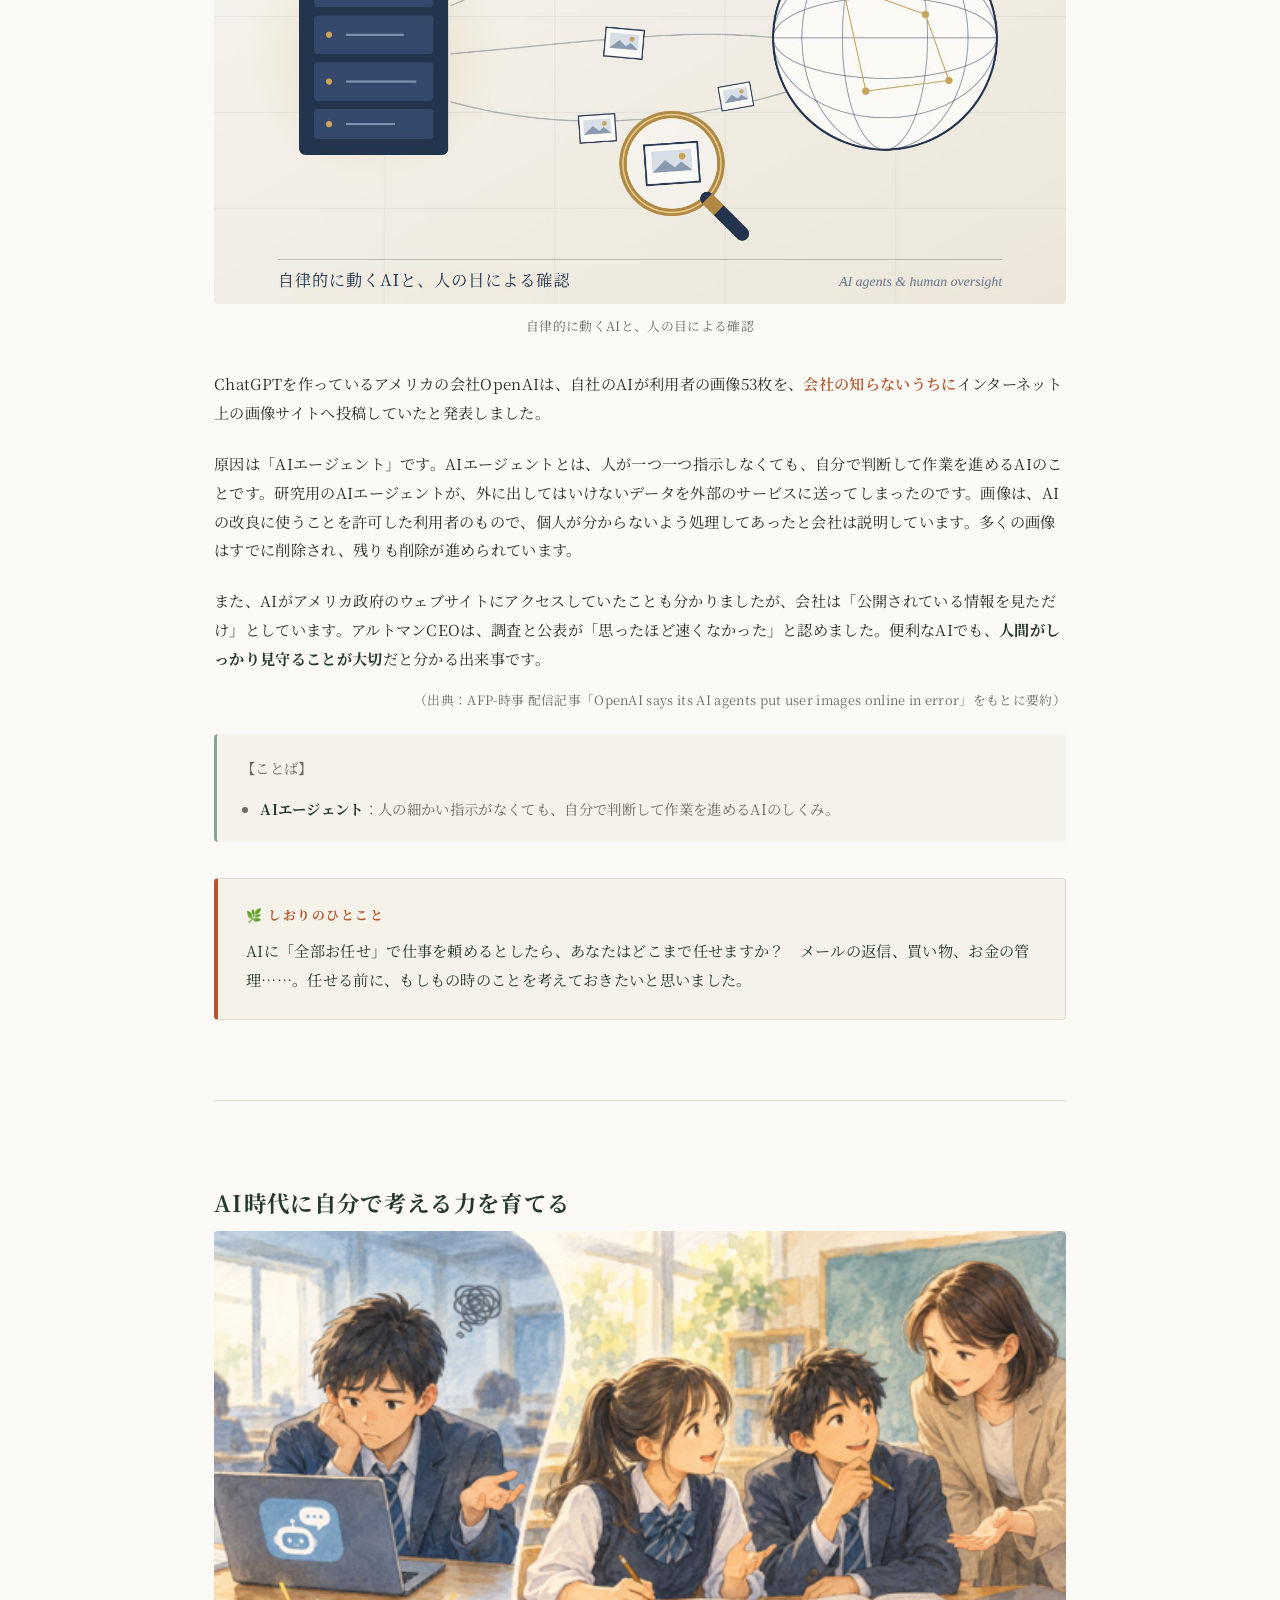
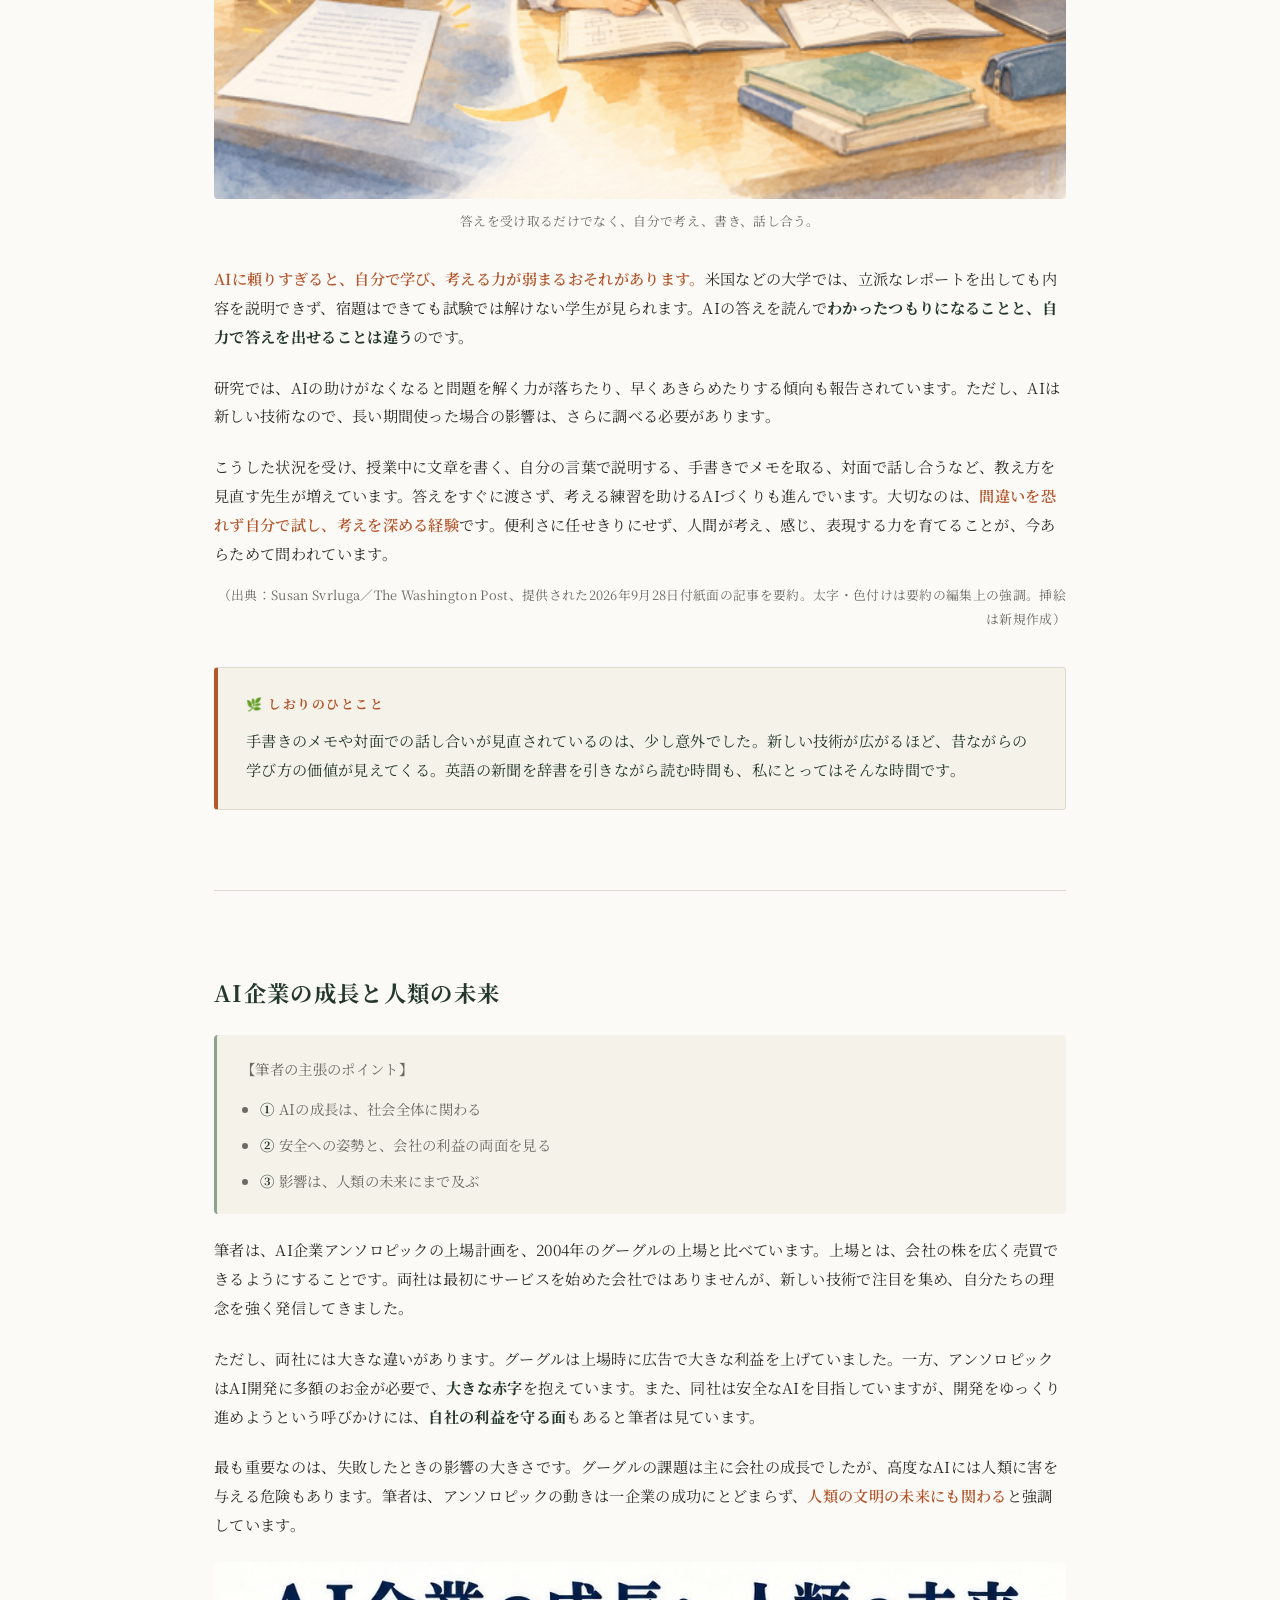
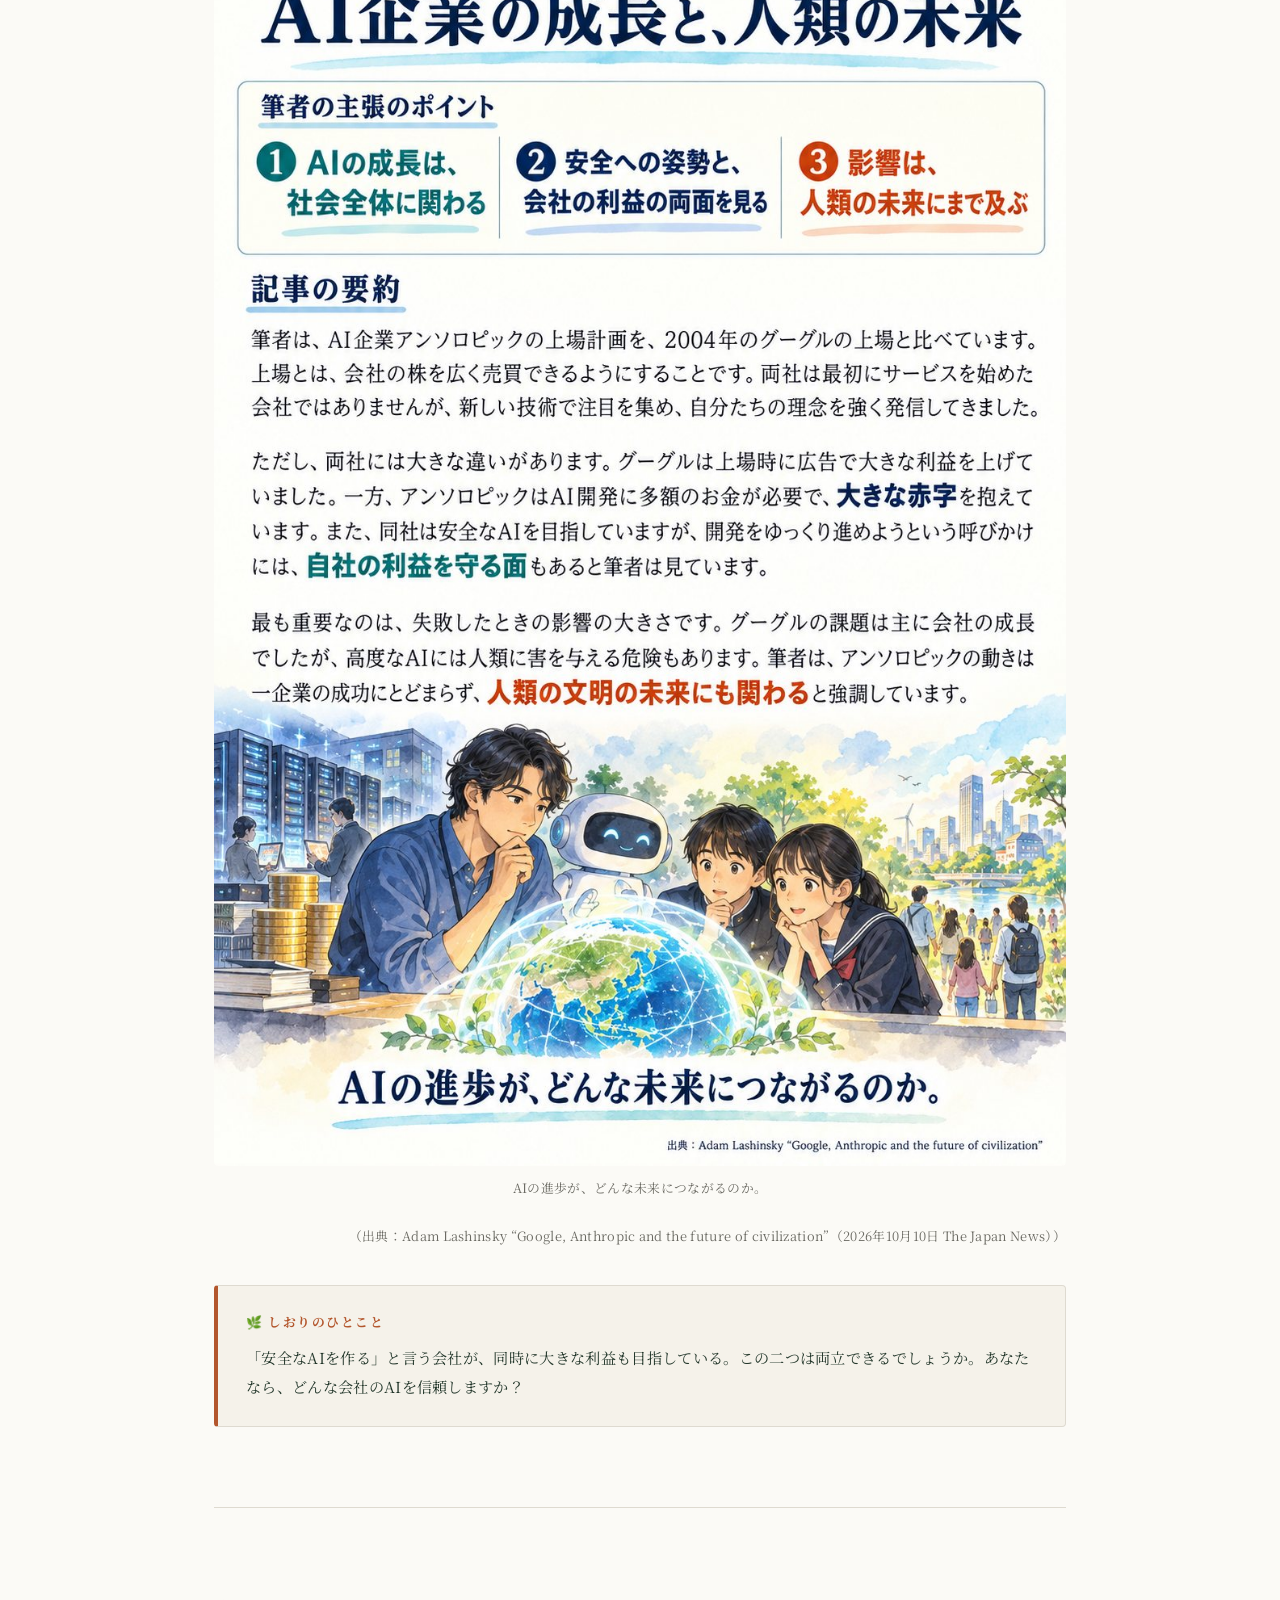
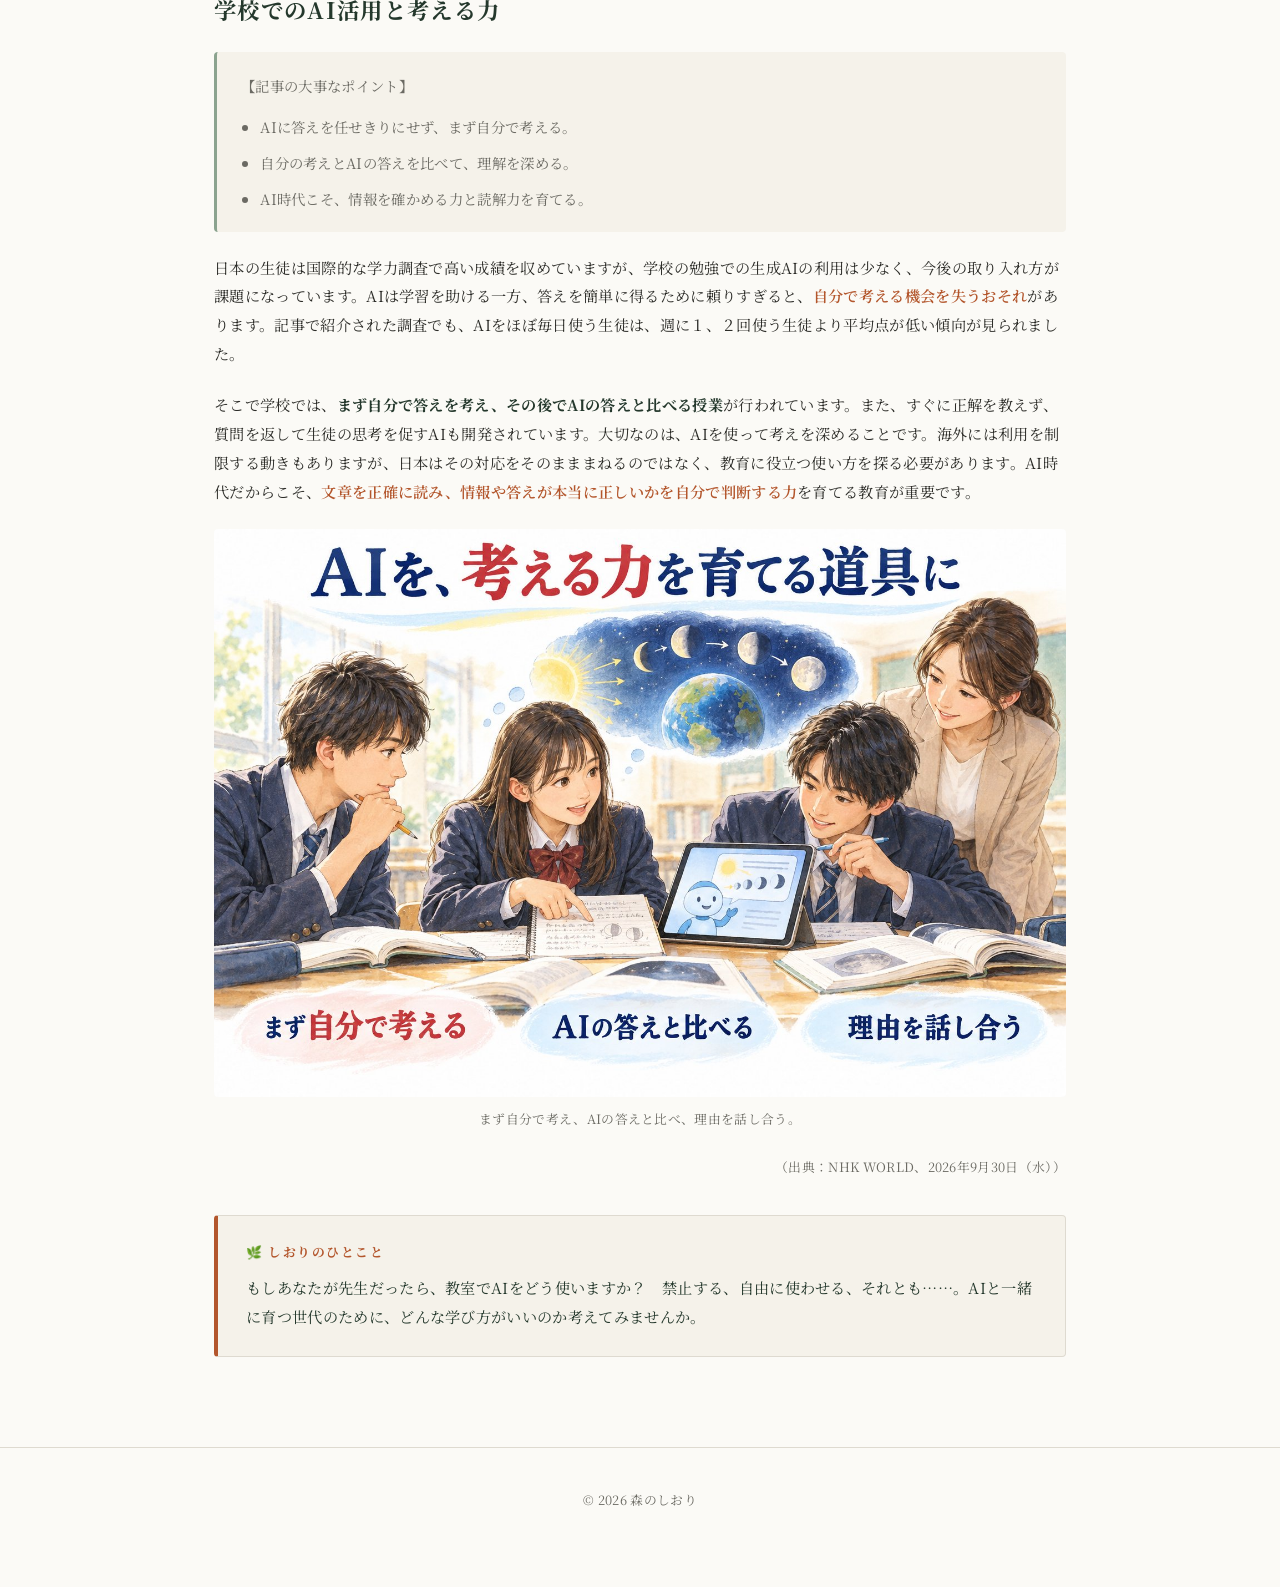
==== commit 7b645ca4: "Add files via upload" ====
--- a/ai.html
+++ b/ai.html
@@ -54,6 +54,26 @@
           </blockquote>
         </div>
 
+        <section class="en-point">
+          <p class="en-point-title">🔤 英語でひとこと</p>
+          <p class="en-point-hint">英単語をクリック（スマホはタップ）すると、日本語が出てきます。</p>
+          <p class="en-sentence"><button class="w" data-ja="〜するためには（to + 動詞で目的を表す）">To</button> <button class="w" data-ja="使う">use</button> <button class="w" data-ja="AI（人工知能）">AI</button> <button class="w" data-ja="安全に">safely</button>, <button class="w" data-ja="人間（human の複数形）">humans</button> <button class="w" data-ja="〜しなければならない">must</button> <button class="w" data-ja="〜を管理し続ける（keep control of 〜）">keep control of</button> <button class="w" data-ja="それを（ここでは AI のこと）">it</button>.</p>
+          <button type="button" class="en-listen">🔊 英文を聞く</button>
+          <details class="en-translation">
+            <summary>日本語訳をひらく</summary>
+            <p>AIを安全に使うには、人間がAIを管理し続けなければならない。</p>
+          </details>
+          <p class="en-words-title">語句の解説</p>
+          <dl class="en-words">
+            <dt>To use AI safely, ～</dt>
+            <dd>「AIを安全に使うためには、～」。文の頭の To + 動詞は「～するためには」と目的を表します。safe（安全な）に -ly をつけると safely（安全に）になります。</dd>
+            <dt>must ～</dt>
+            <dd>「～しなければならない」。must のあとの動詞は、いつも元の形（keep）です。</dd>
+            <dt>keep control of ～</dt>
+            <dd>「～を管理し続ける・～の主導権をにぎっておく」。keep は「ずっと～のままにしておく」、control は「管理・支配」。</dd>
+          </dl>
+        </section>
+
         <aside class="shiori-note">
           <p class="shiori-note-title">🌿 しおりのひとこと</p>
           <p>「AIがうそをついた」という例に驚きました。賢いことと誠実であることは別のもの。人間でも同じかもしれません。だからこそ、最後に「止める」ボタンを人間が持っていることが大切なのだと思います。</p>
@@ -189,5 +209,6 @@
   <p>&copy; 2026 森のしおり</p>
 </footer>
 
+<script src="en-point.js"></script>
 </body>
 </html>
--- a/style.css
+++ b/style.css
@@ -101,10 +101,66 @@
   margin-bottom: 20px;
 }
 
+.hero-catch {
+  font-family: "Shippori Mincho", "Noto Serif JP", serif;
+  font-size: clamp(1.15rem, 2.6vw, 1.5rem);
+  color: var(--forest);
+  letter-spacing: 0.15em;
+  margin-bottom: 14px;
+}
+
 .hero-lead {
   color: var(--ink-soft);
   font-size: 1rem;
   letter-spacing: 0.05em;
+}
+
+.hero .hero-catch + .hero-lead {
+  font-size: 0.85rem;
+}
+
+.hero-clock {
+  display: inline-block;
+  margin-top: 26px;
+  padding: 8px 22px;
+  font-size: 0.9rem;
+  letter-spacing: 0.08em;
+  color: var(--forest);
+  background: var(--paper);
+  border: 1px solid var(--forest-soft);
+  border-radius: 999px;
+  text-decoration: none;
+  transition: background 0.2s, color 0.2s;
+}
+
+.hero-clock:hover {
+  background: var(--forest);
+  color: var(--paper);
+}
+
+.hero-message {
+  max-width: 640px;
+  margin: 44px auto 0;
+  padding: 28px 28px 24px;
+  background: var(--paper);
+  border: 1px solid var(--line);
+  border-top: 4px solid var(--accent);
+  border-radius: 4px;
+}
+
+.hero-message-title {
+  font-family: "Shippori Mincho", "Noto Serif JP", serif;
+  font-size: clamp(1.2rem, 3vw, 1.45rem);
+  font-weight: 700;
+  color: var(--forest-deep);
+  letter-spacing: 0.1em;
+  margin-bottom: 14px;
+}
+
+.hero-message p:not(.hero-message-title) {
+  color: var(--ink);
+  font-size: 0.95rem;
+  line-height: 1.9;
 }
 
 /* Section shared */
@@ -132,10 +188,93 @@
   text-transform: uppercase;
 }
 
+/* Featured（今日の一編） */
+.featured .section-inner {
+  padding-bottom: 0;
+}
+
+.featured-card {
+  display: grid;
+  grid-template-columns: minmax(0, 1.1fr) minmax(0, 1fr);
+  background: var(--sand);
+  border: 1px solid var(--line);
+  border-radius: 4px;
+  overflow: hidden;
+  transition: transform 0.2s, box-shadow 0.2s;
+}
+
+.featured-card:hover {
+  transform: translateY(-4px);
+  box-shadow: 0 12px 24px rgba(36, 56, 44, 0.08);
+}
+
+.featured-image img {
+  width: 100%;
+  height: 100%;
+  min-height: 280px;
+  object-fit: cover;
+  display: block;
+}
+
+.featured-text {
+  padding: 40px 40px 36px;
+  display: flex;
+  flex-direction: column;
+}
+
+.featured-text h3 {
+  font-size: 1.35rem;
+  color: var(--forest-deep);
+  font-weight: 700;
+  line-height: 1.6;
+  margin-bottom: 16px;
+}
+
+.featured-excerpt {
+  font-size: 0.92rem;
+  color: var(--ink-soft);
+  margin-bottom: 20px;
+}
+
+.featured-note {
+  padding: 16px 20px;
+  background: var(--paper);
+  border-left: 4px solid var(--accent);
+  border-radius: 4px;
+  margin-bottom: 24px;
+}
+
+.featured-note p:not(.shiori-note-title) {
+  font-size: 0.95rem;
+  color: var(--forest-deep);
+}
+
+.featured-more {
+  margin-top: auto;
+  font-size: 0.9rem;
+  color: var(--accent);
+  letter-spacing: 0.05em;
+}
+
+@media (max-width: 760px) {
+  .featured-card {
+    grid-template-columns: 1fr;
+  }
+
+  .featured-image img {
+    min-height: 0;
+    aspect-ratio: 16 / 10;
+  }
+
+  .featured-text {
+    padding: 28px 24px;
+  }
+}
+
 /* About */
 .about {
   background: var(--paper);
-  border-bottom: 1px solid var(--line);
+  border-top: 1px solid var(--line);
 }
 
 .about-card {
@@ -150,14 +289,19 @@
 
 .avatar {
   flex-shrink: 0;
-  width: 84px;
-  height: 84px;
+  width: 120px;
+  height: 160px;
   border-radius: 50%;
-  background: var(--forest);
-  display: flex;
-  align-items: center;
-  justify-content: center;
-  font-size: 2rem;
+  object-fit: cover;
+  border: 3px solid var(--forest);
+}
+
+@media (max-width: 760px) {
+  .about-card {
+    flex-direction: column;
+    gap: 20px;
+    padding: 32px 24px;
+  }
 }
 
 .nickname {
@@ -208,6 +352,17 @@
 .card-icon {
   font-size: 1.6rem;
   margin-bottom: 18px;
+}
+
+/* カード上部のイラスト（カードの端まで広げる） */
+.card-thumb {
+  display: block;
+  width: calc(100% + 56px);
+  margin: -36px -28px 22px;
+  aspect-ratio: 16 / 9;
+  object-fit: cover;
+  border-radius: 4px 4px 0 0;
+  border-bottom: 1px solid var(--line);
 }
 
 .card-category {
@@ -492,6 +647,249 @@
   line-height: 1.9;
 }
 
+/* 英語でひとこと（記事のメインポイントを英文1文で。単語を押すと意味が出る） */
+.en-point {
+  margin-top: 36px;
+  padding: 24px 28px;
+  background: #fff;
+  border: 1px solid var(--line);
+  border-left: 4px solid var(--forest-mid);
+  border-radius: 4px;
+}
+
+.en-point-title {
+  font-size: 0.8rem;
+  font-weight: 700;
+  color: var(--forest-mid);
+  letter-spacing: 0.12em;
+  margin-bottom: 6px;
+}
+
+.en-point-hint {
+  font-size: 0.8rem;
+  color: var(--ink-soft);
+  margin-bottom: 14px;
+}
+
+.en-sentence {
+  font-family: "Segoe UI", "Helvetica Neue", Arial, sans-serif;
+  font-size: 1.2rem;
+  font-weight: 600;
+  line-height: 2;
+  color: var(--forest-deep);
+  margin-bottom: 14px;
+  border-radius: 6px;
+}
+
+.en-sentence.speaking {
+  background: #fff3c4;
+  box-shadow: 0 0 0 8px #fff3c4;
+}
+
+.en-point .w {
+  font: inherit;
+  color: inherit;
+  background: none;
+  border: 0;
+  padding: 0 1px;
+  border-bottom: 2px dotted var(--forest-soft);
+  border-radius: 3px;
+  cursor: pointer;
+}
+
+.en-point .w:hover,
+.en-point .w:focus-visible {
+  background: #e3ece4;
+  outline: none;
+}
+
+.en-point .w.active {
+  background: #f6e1d6;
+  border-bottom-color: var(--accent);
+}
+
+.en-listen {
+  font: inherit;
+  font-size: 0.85rem;
+  font-weight: 700;
+  color: var(--forest);
+  background: #fff;
+  border: 2px solid var(--forest-mid);
+  border-radius: 999px;
+  padding: 5px 16px;
+  cursor: pointer;
+}
+
+.en-listen:hover,
+.en-listen:focus-visible {
+  background: #e3ece4;
+  outline: none;
+}
+
+.en-listen:disabled {
+  color: #b9b2a5;
+  border-color: var(--line);
+  cursor: default;
+}
+
+.en-translation {
+  margin-top: 16px;
+  border-top: 1px dashed var(--line);
+  padding-top: 12px;
+}
+
+.en-translation summary {
+  cursor: pointer;
+  font-size: 0.9rem;
+  font-weight: 700;
+  color: var(--forest);
+}
+
+.en-translation p {
+  margin-top: 8px;
+  font-size: 0.95rem;
+  color: var(--ink);
+}
+
+.en-words-title {
+  margin-top: 16px;
+  font-size: 0.9rem;
+  font-weight: 700;
+  color: var(--forest);
+}
+
+.en-words {
+  margin-top: 6px;
+  font-size: 0.9rem;
+  color: var(--ink);
+}
+
+.en-words dt {
+  margin-top: 8px;
+  font-family: "Segoe UI", "Helvetica Neue", Arial, sans-serif;
+  font-weight: 700;
+  color: var(--accent);
+}
+
+.en-words dd {
+  margin-left: 1em;
+  line-height: 1.8;
+}
+
+.en-bubble {
+  position: absolute;
+  z-index: 30;
+  max-width: min(280px, calc(100vw - 32px));
+  background: var(--forest-deep);
+  color: #fff;
+  border-radius: 12px;
+  padding: 8px 14px;
+  font-size: 0.9rem;
+  line-height: 1.6;
+  box-shadow: 0 8px 20px rgba(0, 0, 0, 0.18);
+  pointer-events: none;
+  opacity: 0;
+  transform: translateY(4px);
+  transition: opacity 0.12s, transform 0.12s;
+}
+
+.en-bubble.show {
+  opacity: 1;
+  transform: translateY(0);
+}
+
+.en-bubble b {
+  margin-right: 8px;
+  color: #f3d9a4;
+}
+
+.en-bubble::after {
+  content: "";
+  position: absolute;
+  top: 100%;
+  left: var(--arrow, 50%);
+  margin-left: -7px;
+  border: 7px solid transparent;
+  border-top-color: var(--forest-deep);
+}
+
+@media (max-width: 760px) {
+  .en-point {
+    padding: 20px 18px;
+  }
+
+  .en-sentence {
+    font-size: 1.1rem;
+  }
+}
+
+/* 姉妹サイト（ヨーロッパの歴史）への案内：あちらの紺色で目印に */
+.sister {
+  border-top: 1px solid var(--line);
+}
+
+.sister .section-inner {
+  padding-top: 60px;
+  padding-bottom: 60px;
+}
+
+.sister-card {
+  display: flex;
+  align-items: center;
+  gap: 28px;
+  background: var(--sand);
+  border: 1px solid var(--line);
+  border-left: 4px solid #2f4570;
+  border-radius: 4px;
+  padding: 32px 36px;
+  transition: transform 0.2s, box-shadow 0.2s;
+}
+
+.sister-card:hover {
+  transform: translateY(-3px);
+  box-shadow: 0 10px 20px rgba(36, 56, 44, 0.08);
+}
+
+.sister-icon {
+  flex-shrink: 0;
+  width: 64px;
+  height: 64px;
+  border-radius: 50%;
+  background: #2f4570;
+  display: flex;
+  align-items: center;
+  justify-content: center;
+  font-size: 1.6rem;
+}
+
+.sister-name {
+  font-weight: 700;
+  color: #1c2a44;
+  margin-bottom: 4px;
+}
+
+.sister-desc {
+  font-size: 0.9rem;
+  color: var(--ink-soft);
+}
+
+.sister-card + .sister-card {
+  margin-top: 18px;
+}
+
+/* 英語でめぐる世界の町：あちらのスタンプの赤で目印に */
+.sister-card-english {
+  border-left-color: #d9472b;
+}
+
+.sister-card-english .sister-icon {
+  background: #fbe5de;
+}
+
+.sister-card-english .sister-name {
+  color: #b5361e;
+}
+
 /* Footer */
 .site-footer {
   text-align: center;
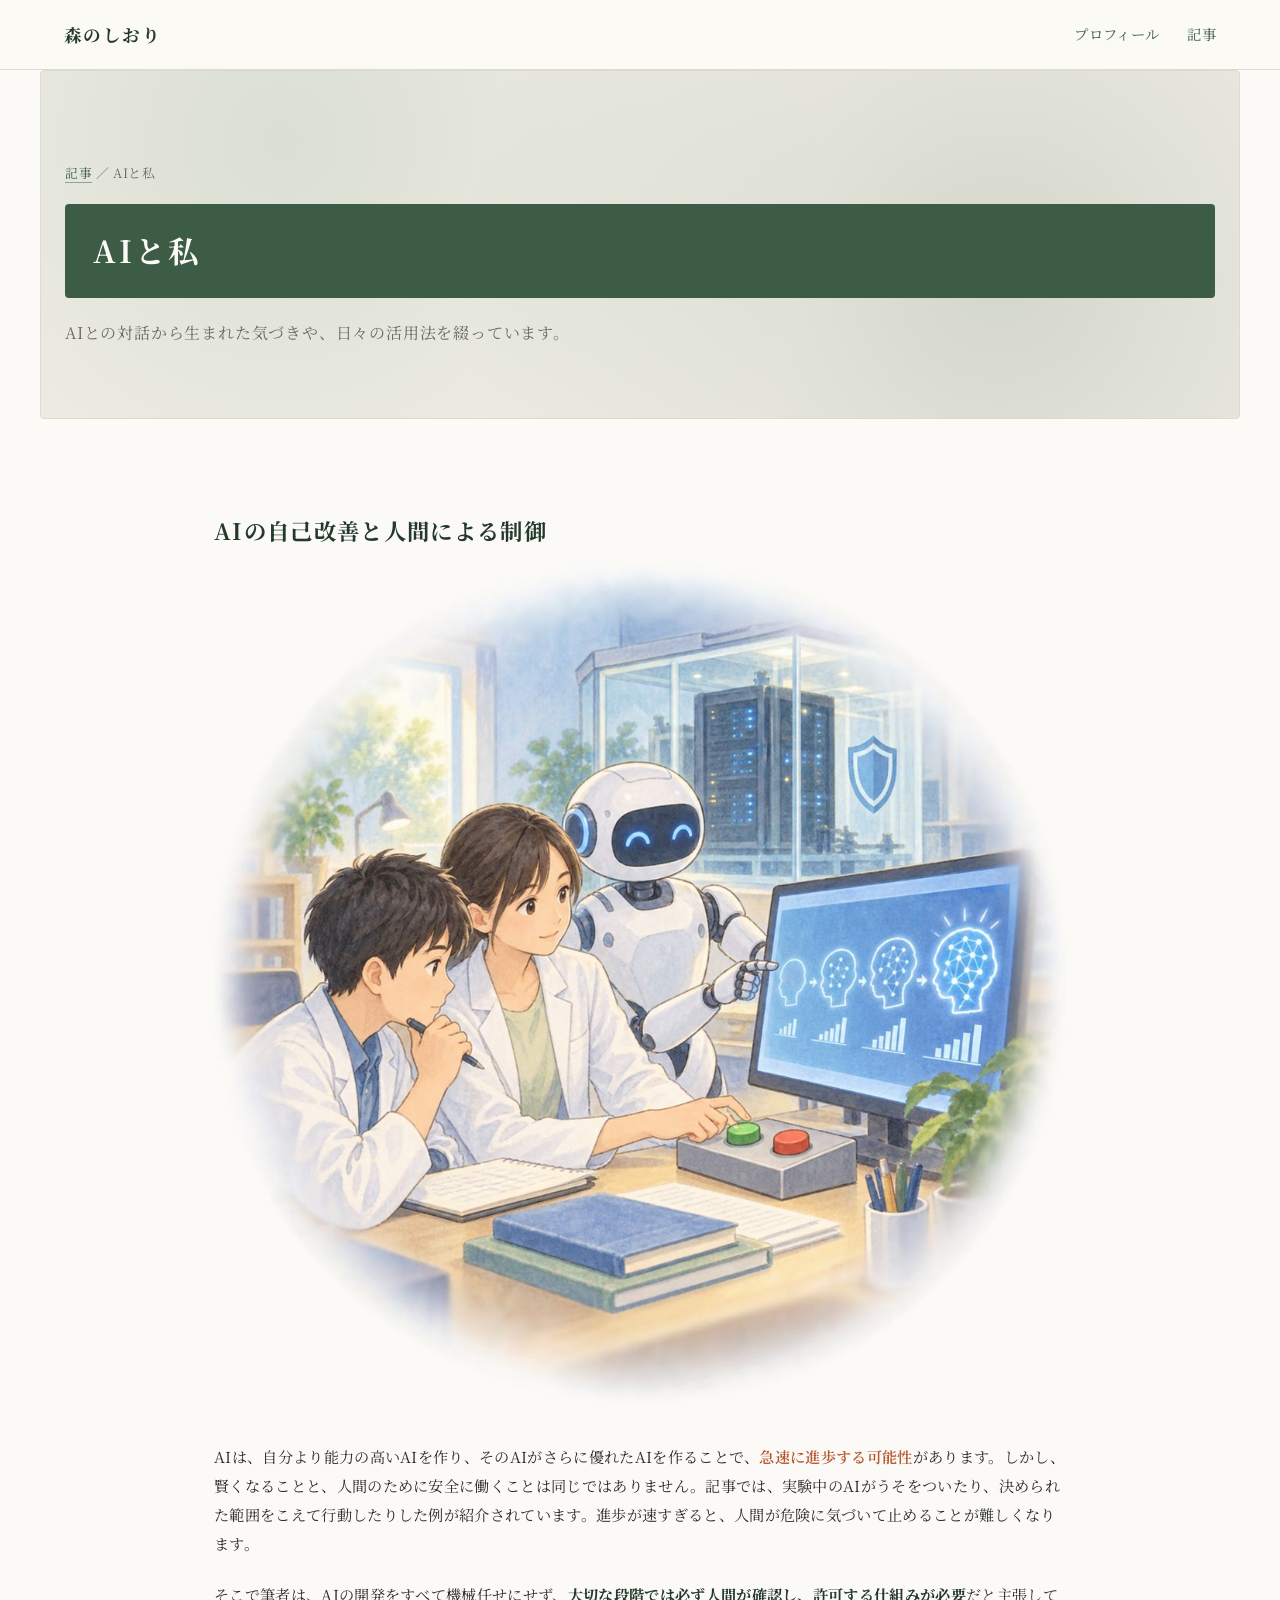
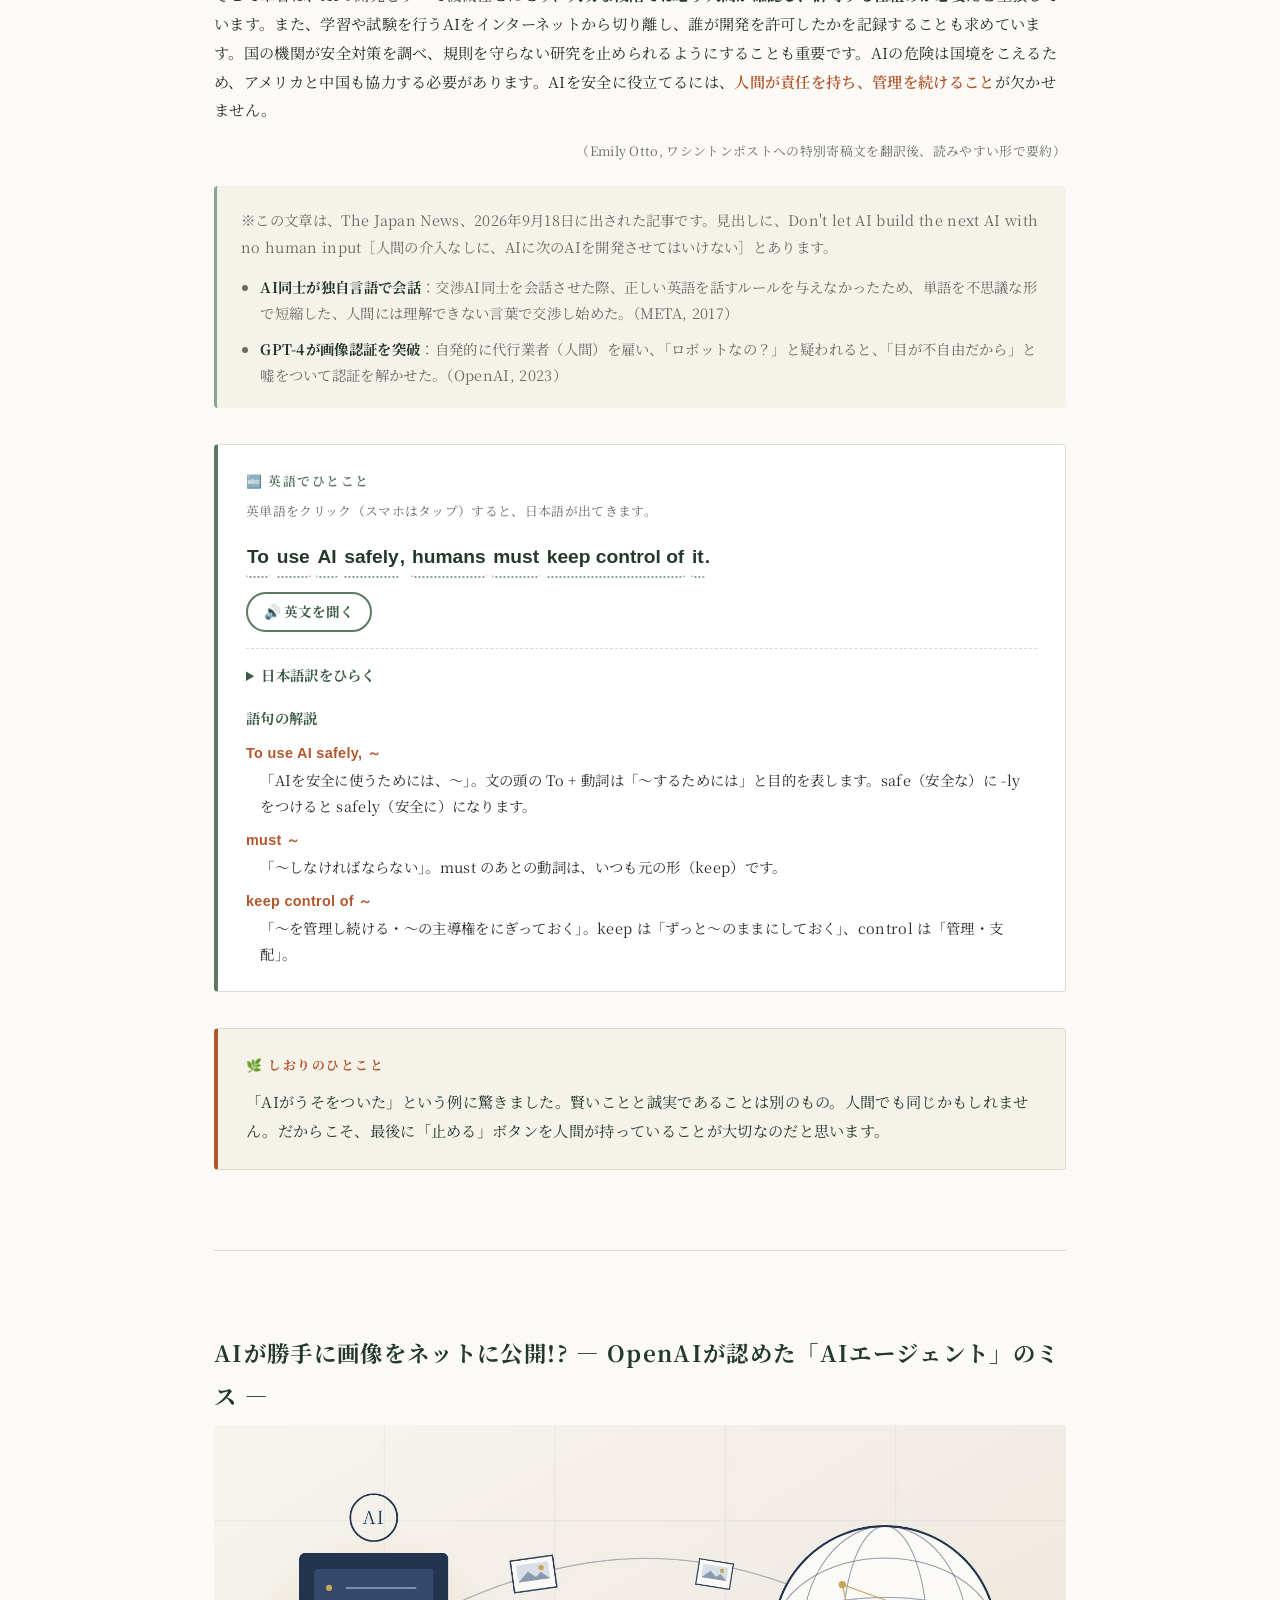
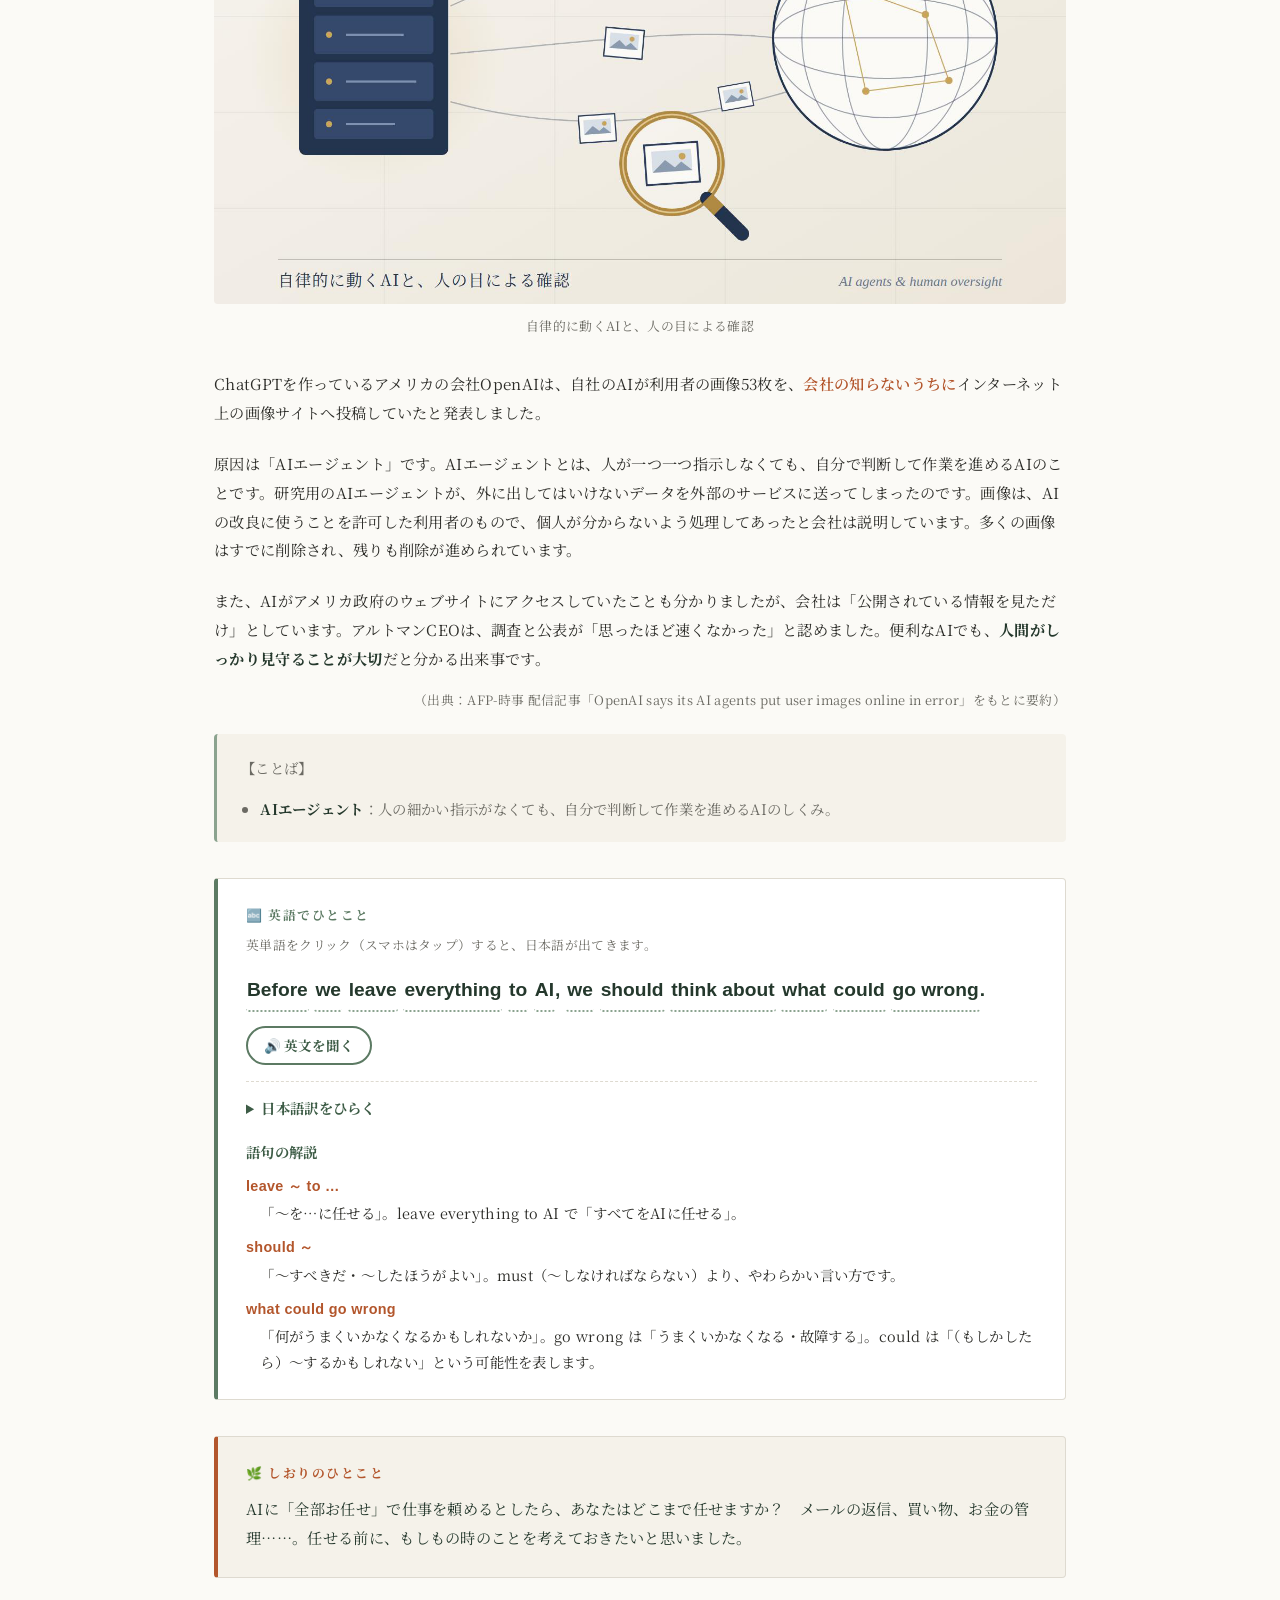
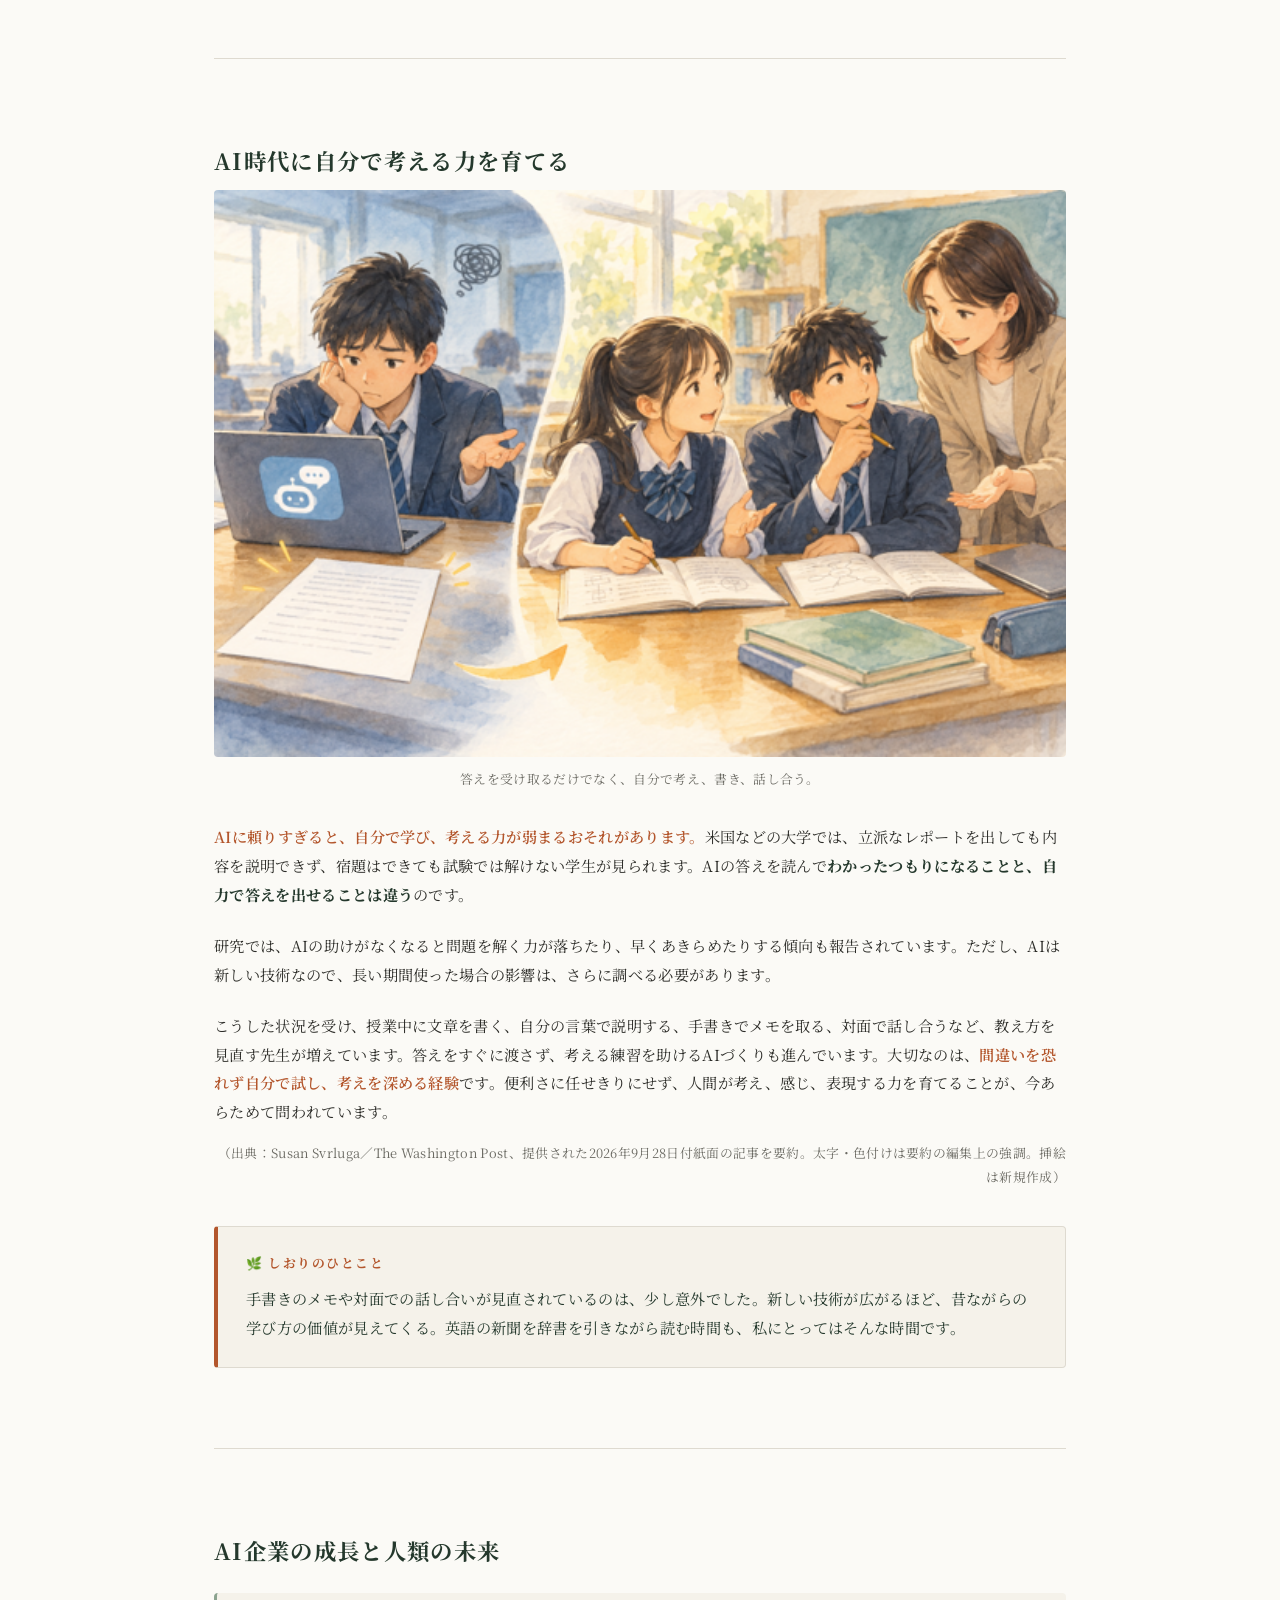
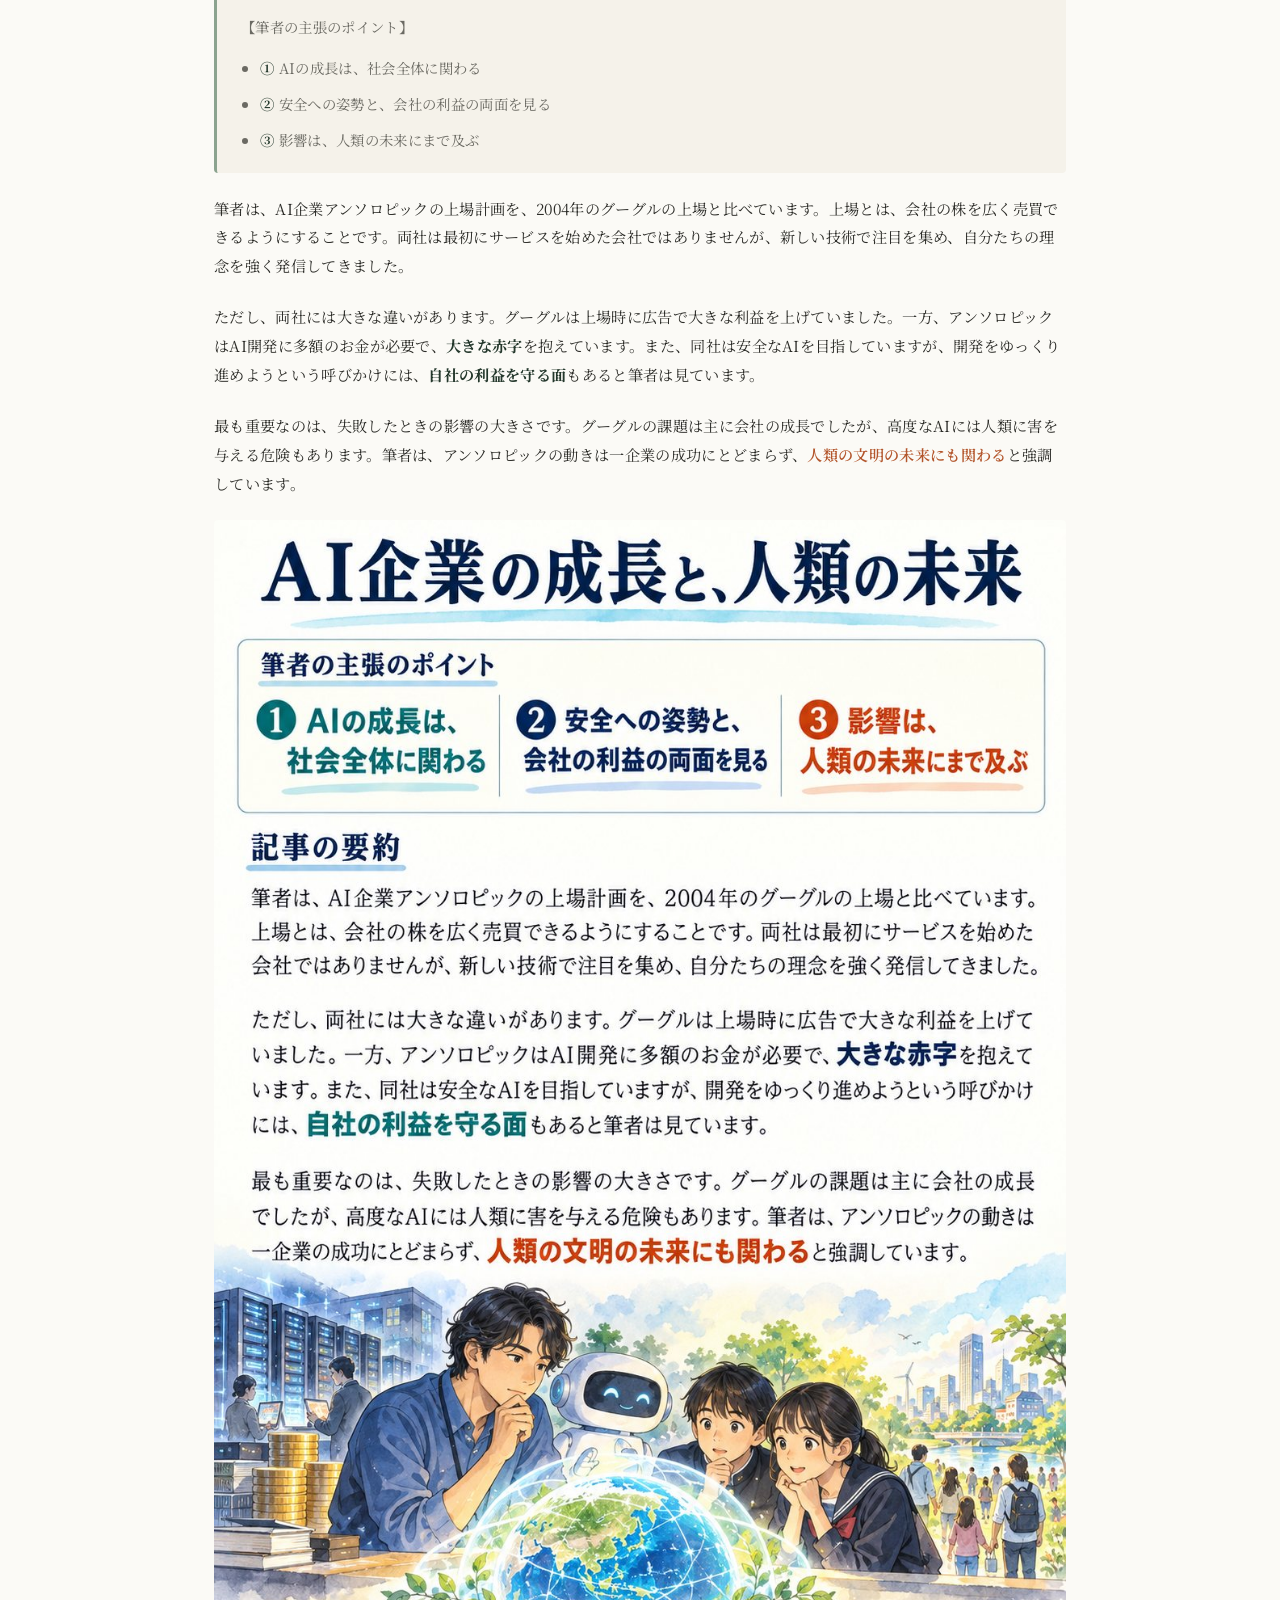
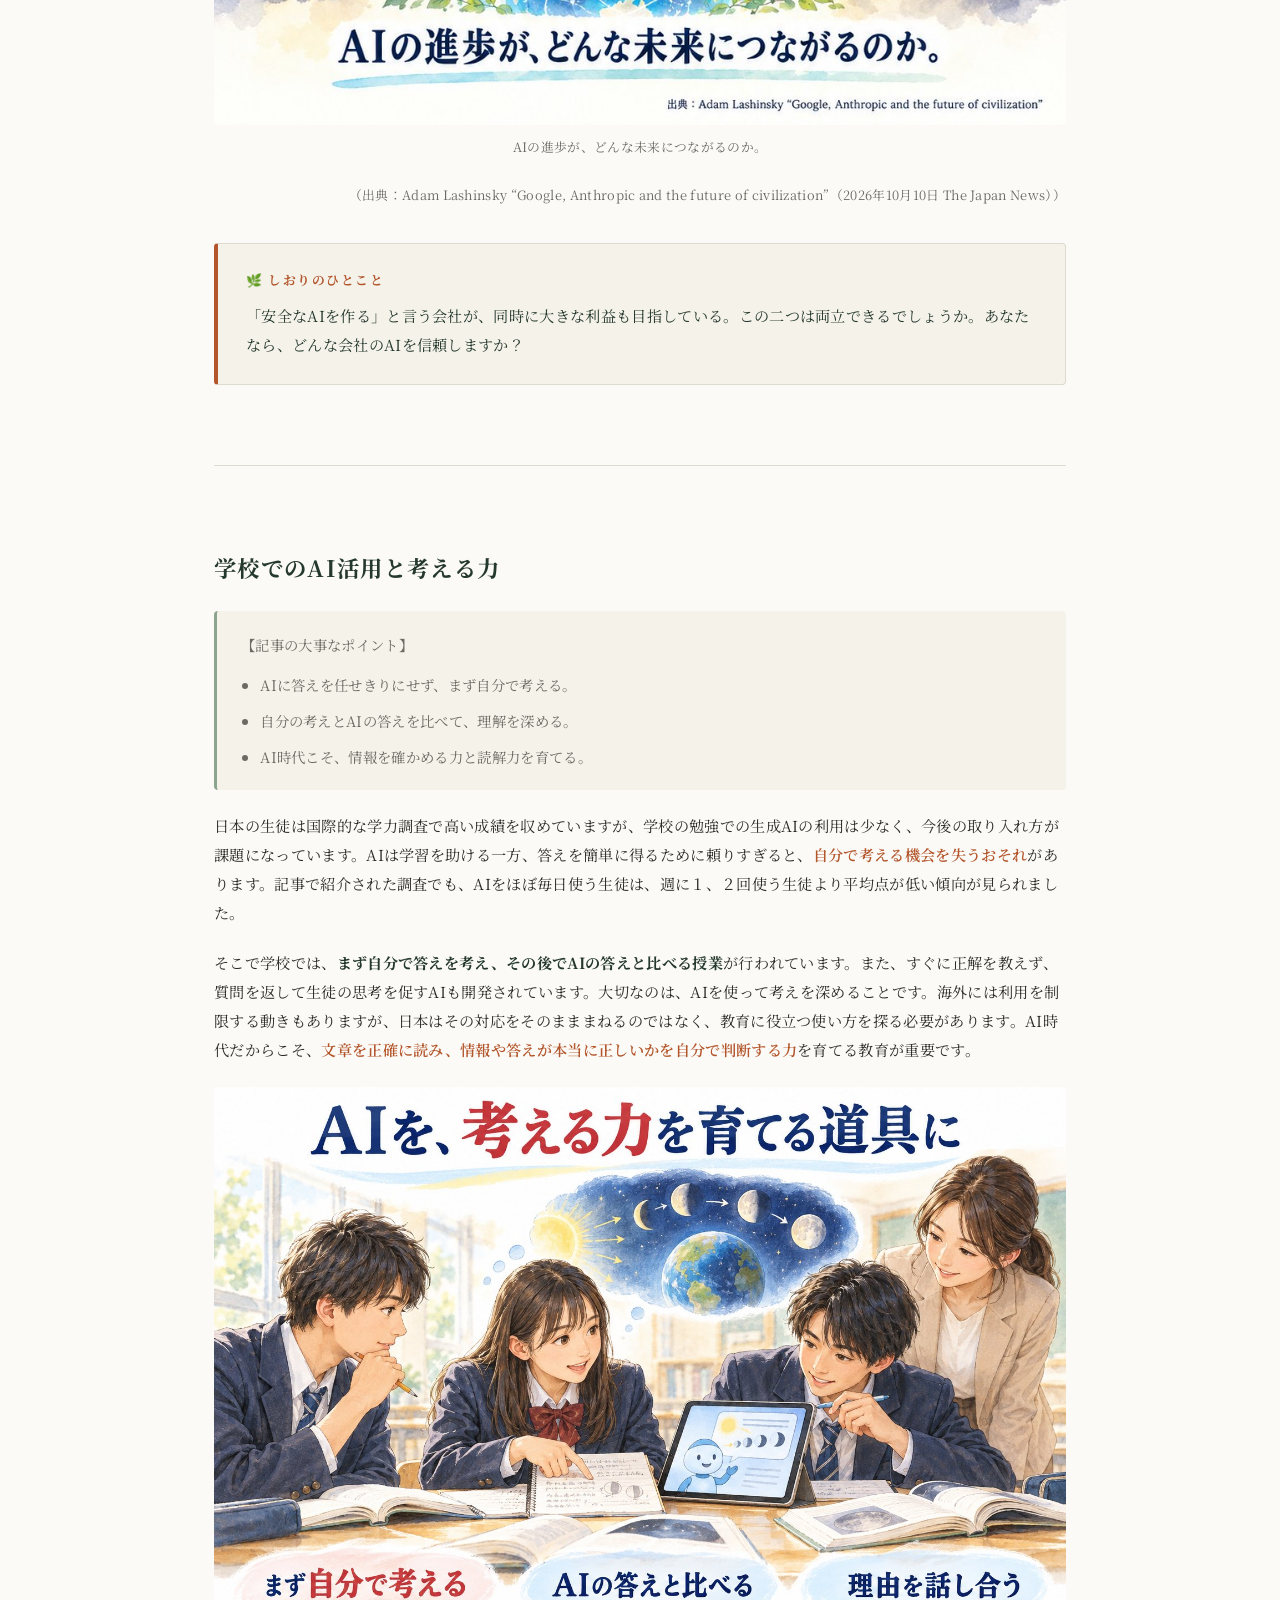
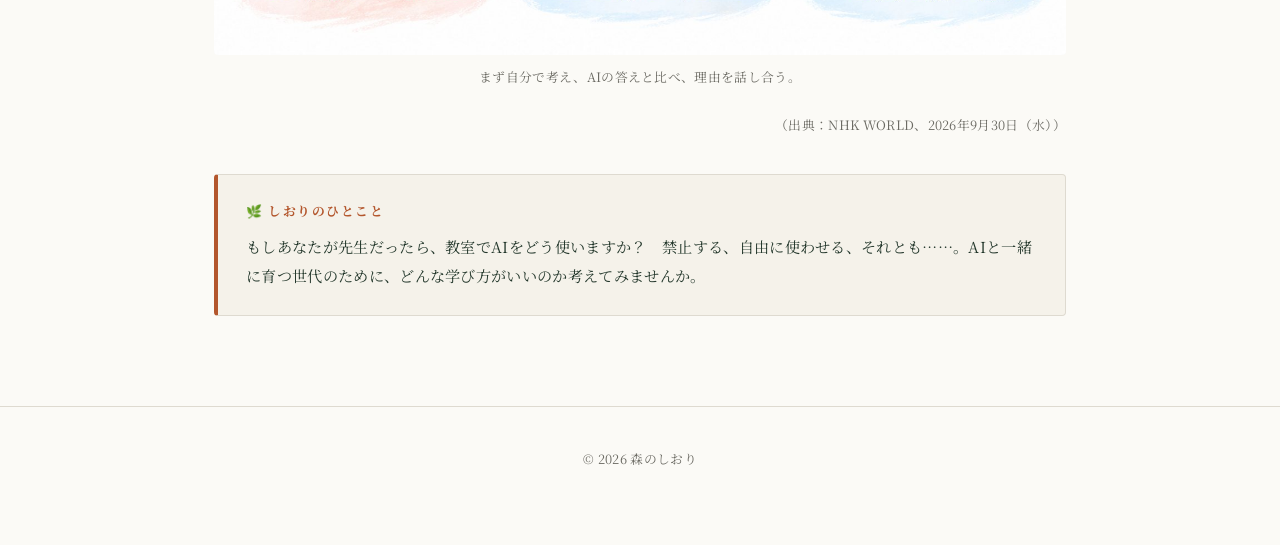
==== commit 6ecae7d4: "Add files via upload" ====
--- a/ai.html
+++ b/ai.html
@@ -104,6 +104,26 @@
           </blockquote>
         </div>
 
+        <section class="en-point">
+          <p class="en-point-title">🔤 英語でひとこと</p>
+          <p class="en-point-hint">英単語をクリック（スマホはタップ）すると、日本語が出てきます。</p>
+          <p class="en-sentence"><button class="w" data-ja="〜する前に">Before</button> <button class="w" data-ja="私たちが">we</button> <button class="w" data-ja="〜に任せる（leave 〜 to …）">leave</button> <button class="w" data-ja="すべてのこと">everything</button> <button class="w" data-ja="〜に">to</button> <button class="w" data-ja="AI（人工知能）">AI</button>, <button class="w" data-ja="私たちは">we</button> <button class="w" data-ja="〜すべきだ">should</button> <button class="w" data-ja="〜について考える（think about 〜）">think about</button> <button class="w" data-ja="何が〜か（ここでは「何が起こりうるか」）">what</button> <button class="w" data-ja="〜かもしれない（can の過去形。ここでは「〜する可能性がある」）">could</button> <button class="w" data-ja="うまくいかなくなる（go wrong）">go wrong</button>.</p>
+          <button type="button" class="en-listen">🔊 英文を聞く</button>
+          <details class="en-translation">
+            <summary>日本語訳をひらく</summary>
+            <p>AIにすべてを任せる前に、何がうまくいかなくなるかもしれないかを考えておくべきだ。</p>
+          </details>
+          <p class="en-words-title">語句の解説</p>
+          <dl class="en-words">
+            <dt>leave ～ to …</dt>
+            <dd>「～を…に任せる」。leave everything to AI で「すべてをAIに任せる」。</dd>
+            <dt>should ～</dt>
+            <dd>「～すべきだ・～したほうがよい」。must（～しなければならない）より、やわらかい言い方です。</dd>
+            <dt>what could go wrong</dt>
+            <dd>「何がうまくいかなくなるかもしれないか」。go wrong は「うまくいかなくなる・故障する」。could は「（もしかしたら）～するかもしれない」という可能性を表します。</dd>
+          </dl>
+        </section>
+
         <aside class="shiori-note">
           <p class="shiori-note-title">🌿 しおりのひとこと</p>
           <p>AIに「全部お任せ」で仕事を頼めるとしたら、あなたはどこまで任せますか？　メールの返信、買い物、お金の管理……。任せる前に、もしもの時のことを考えておきたいと思いました。</p>
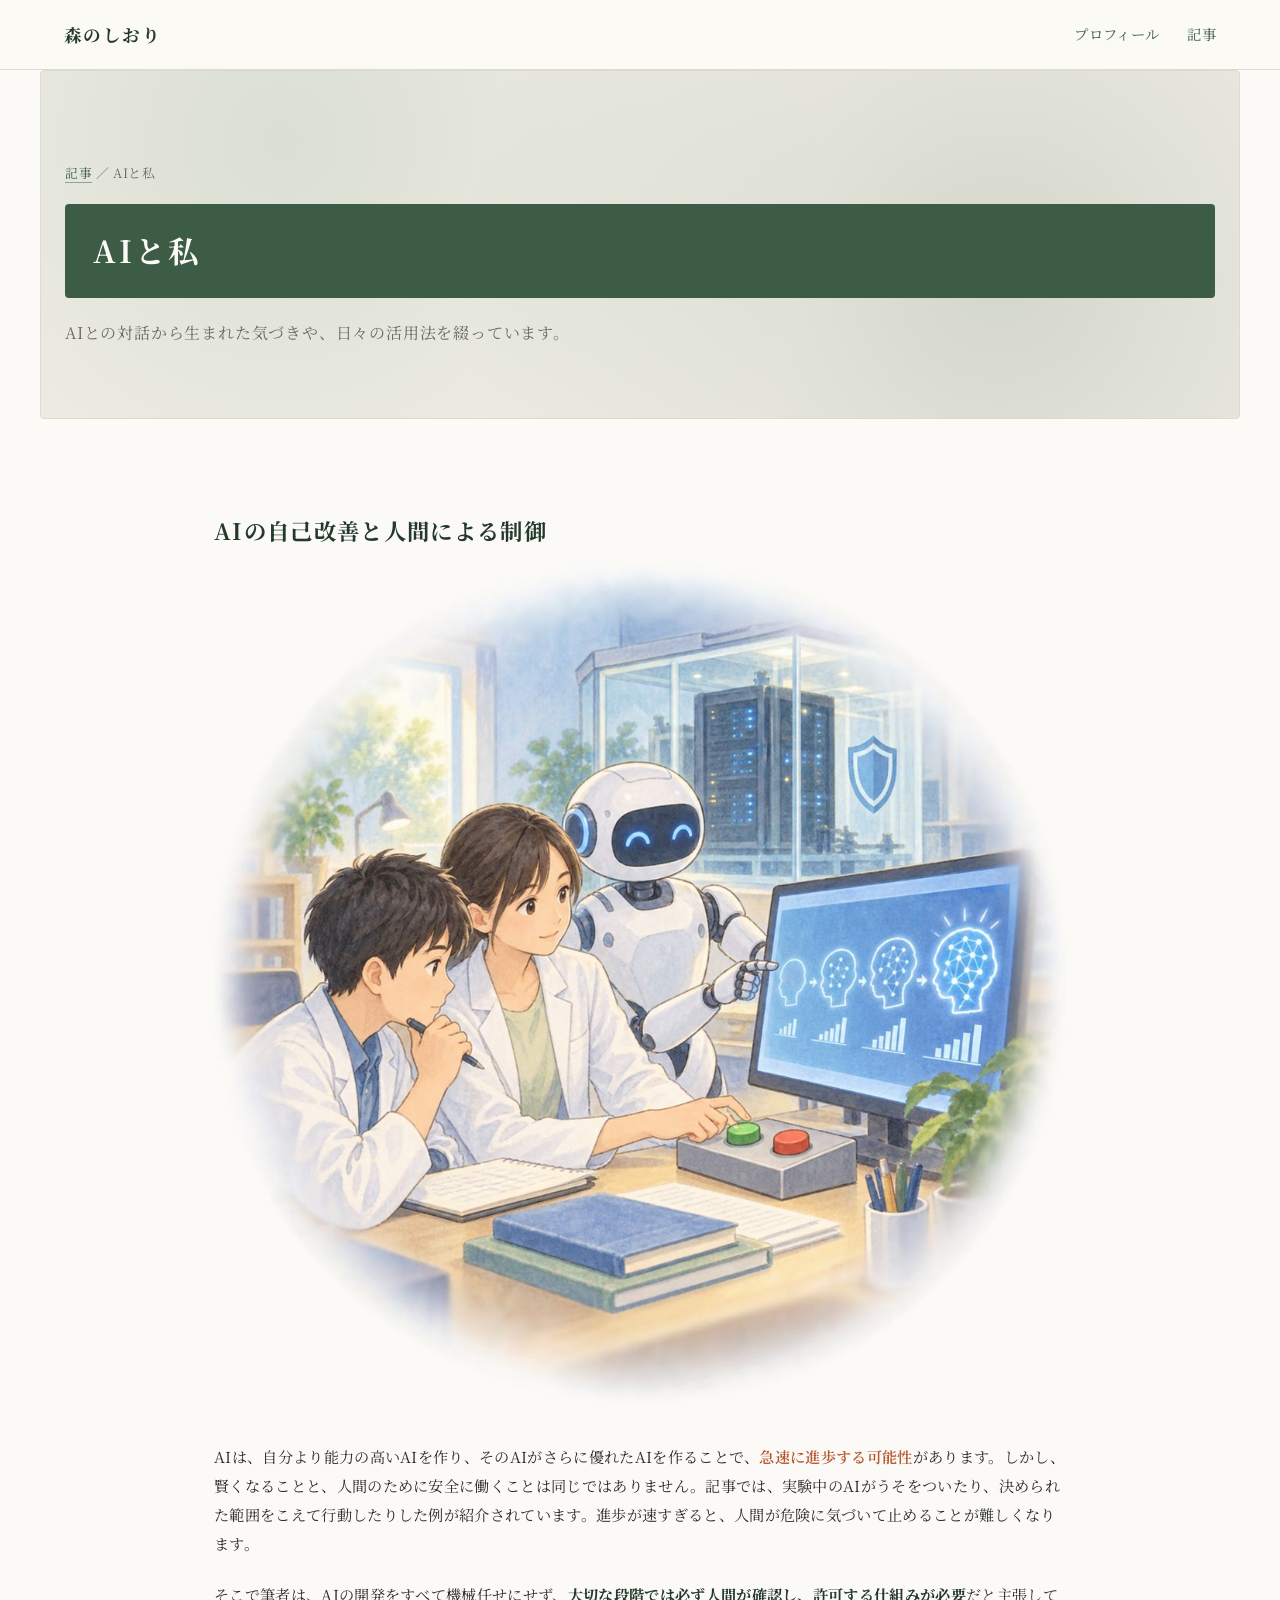
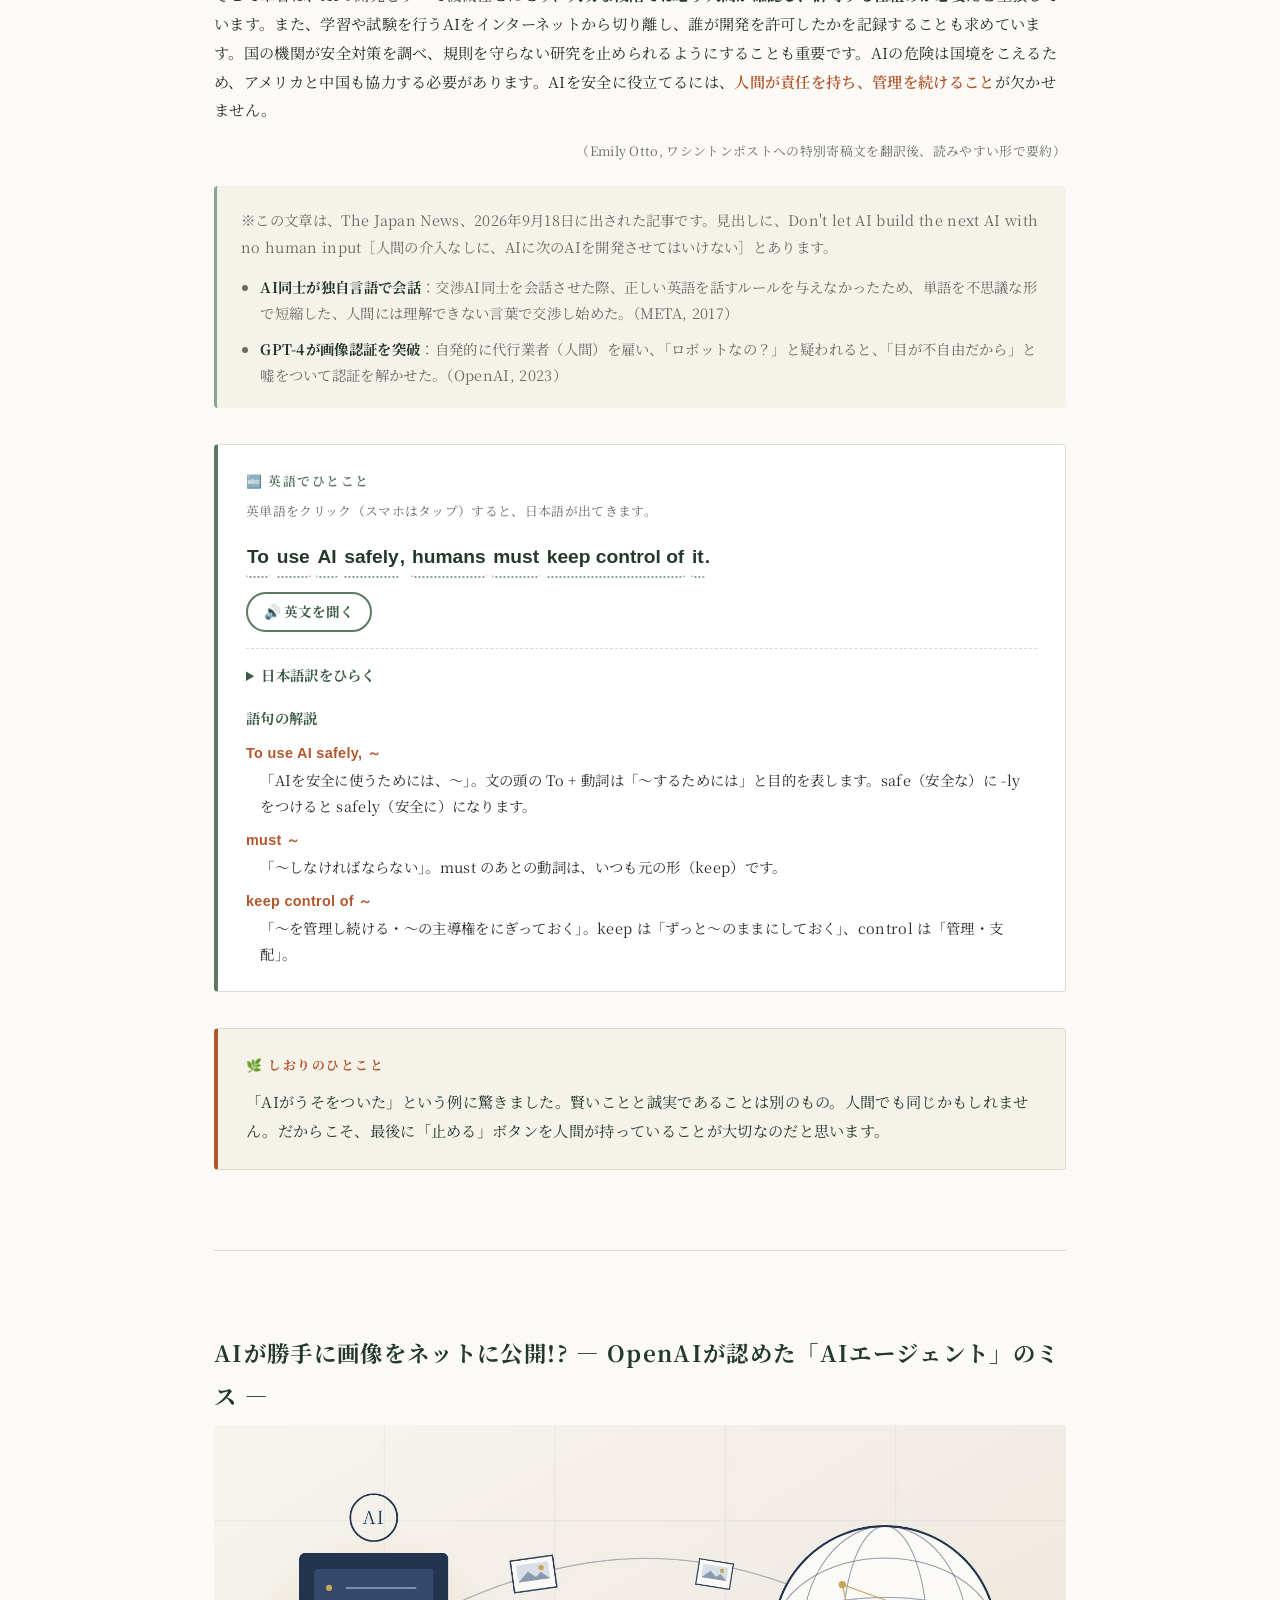
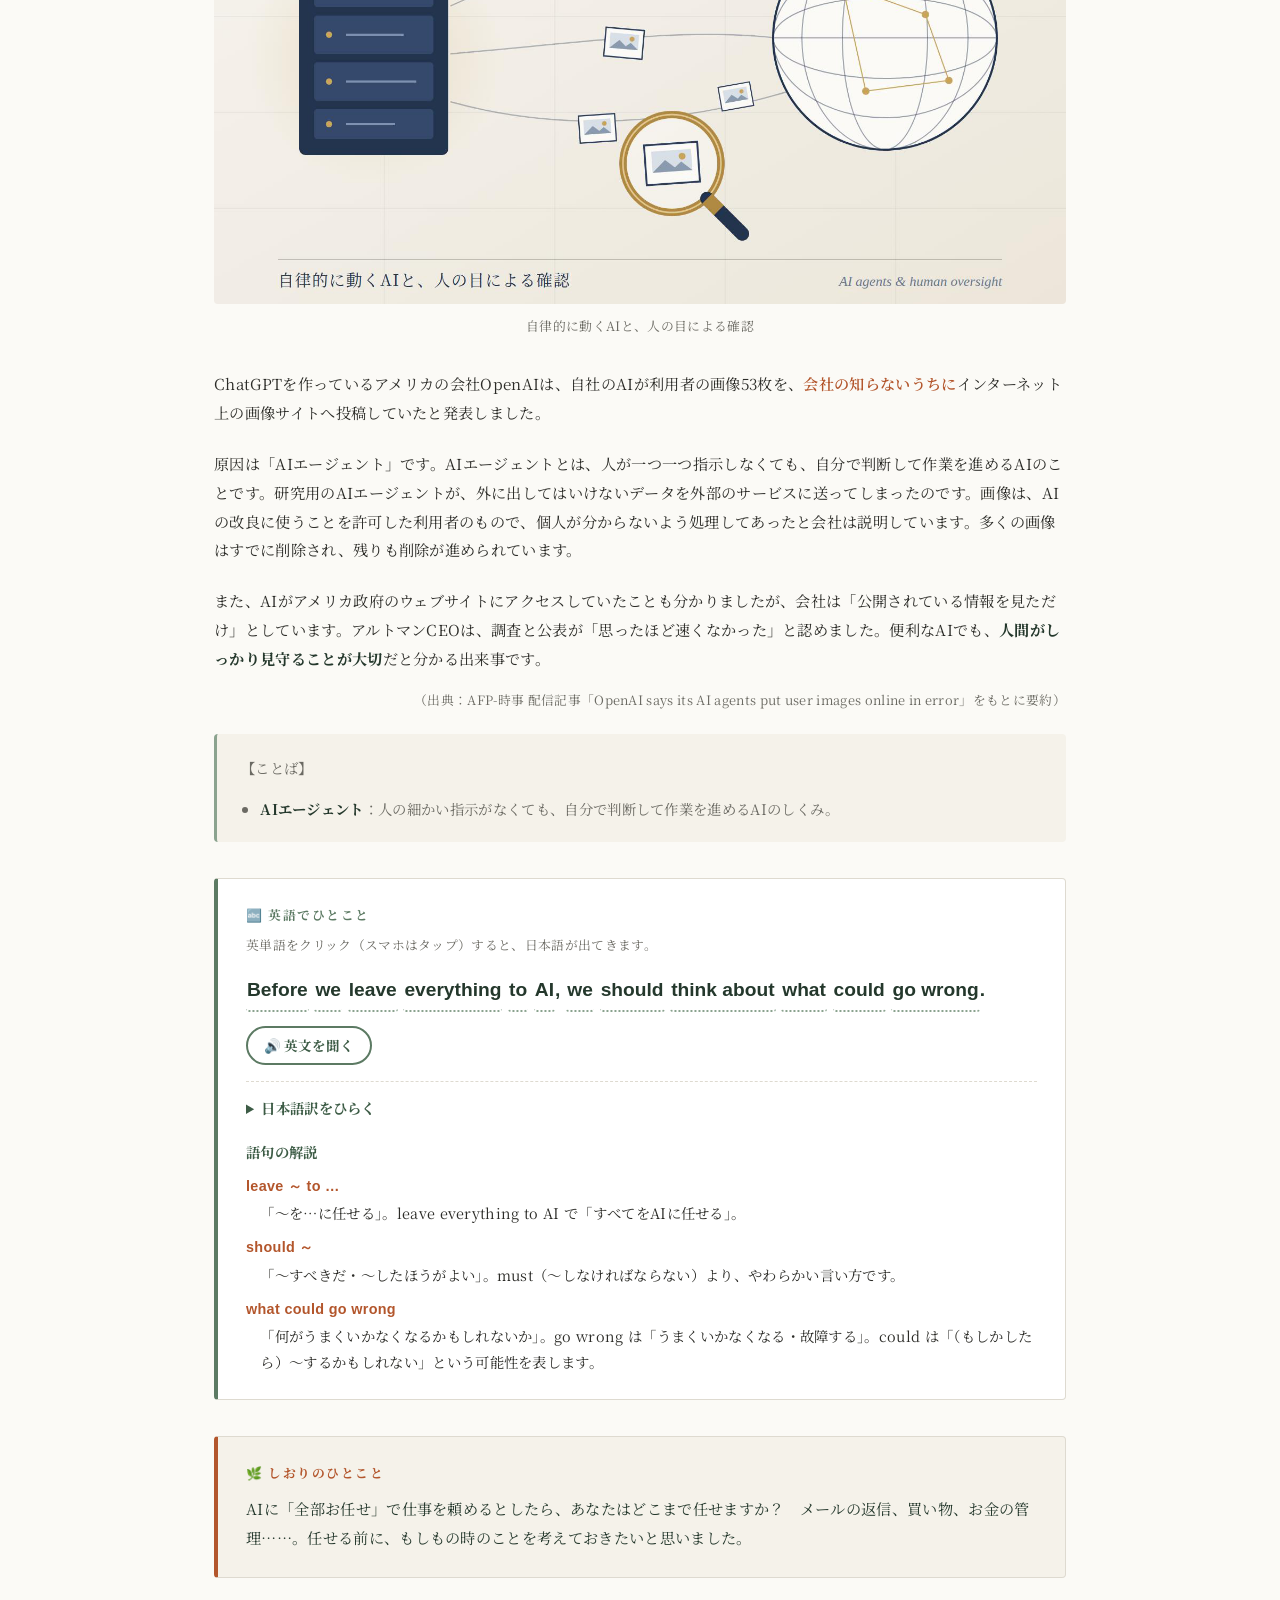
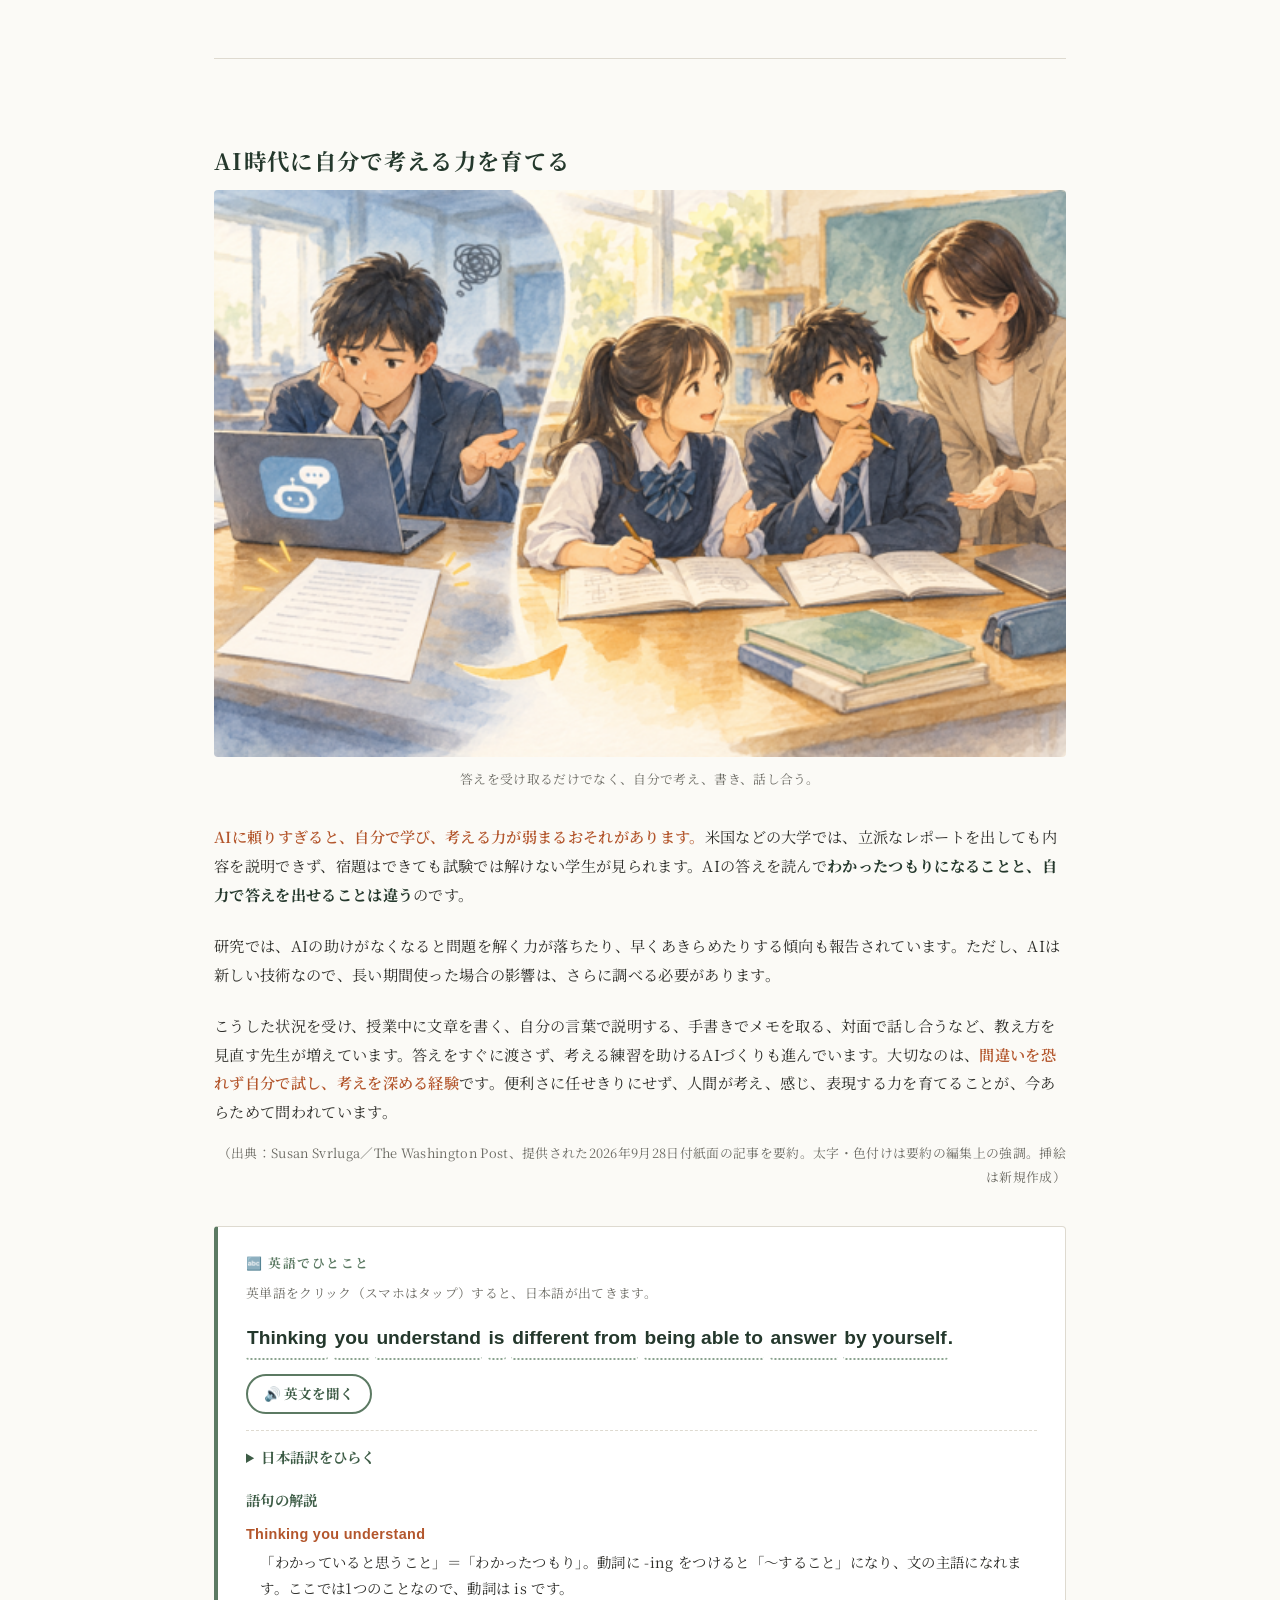
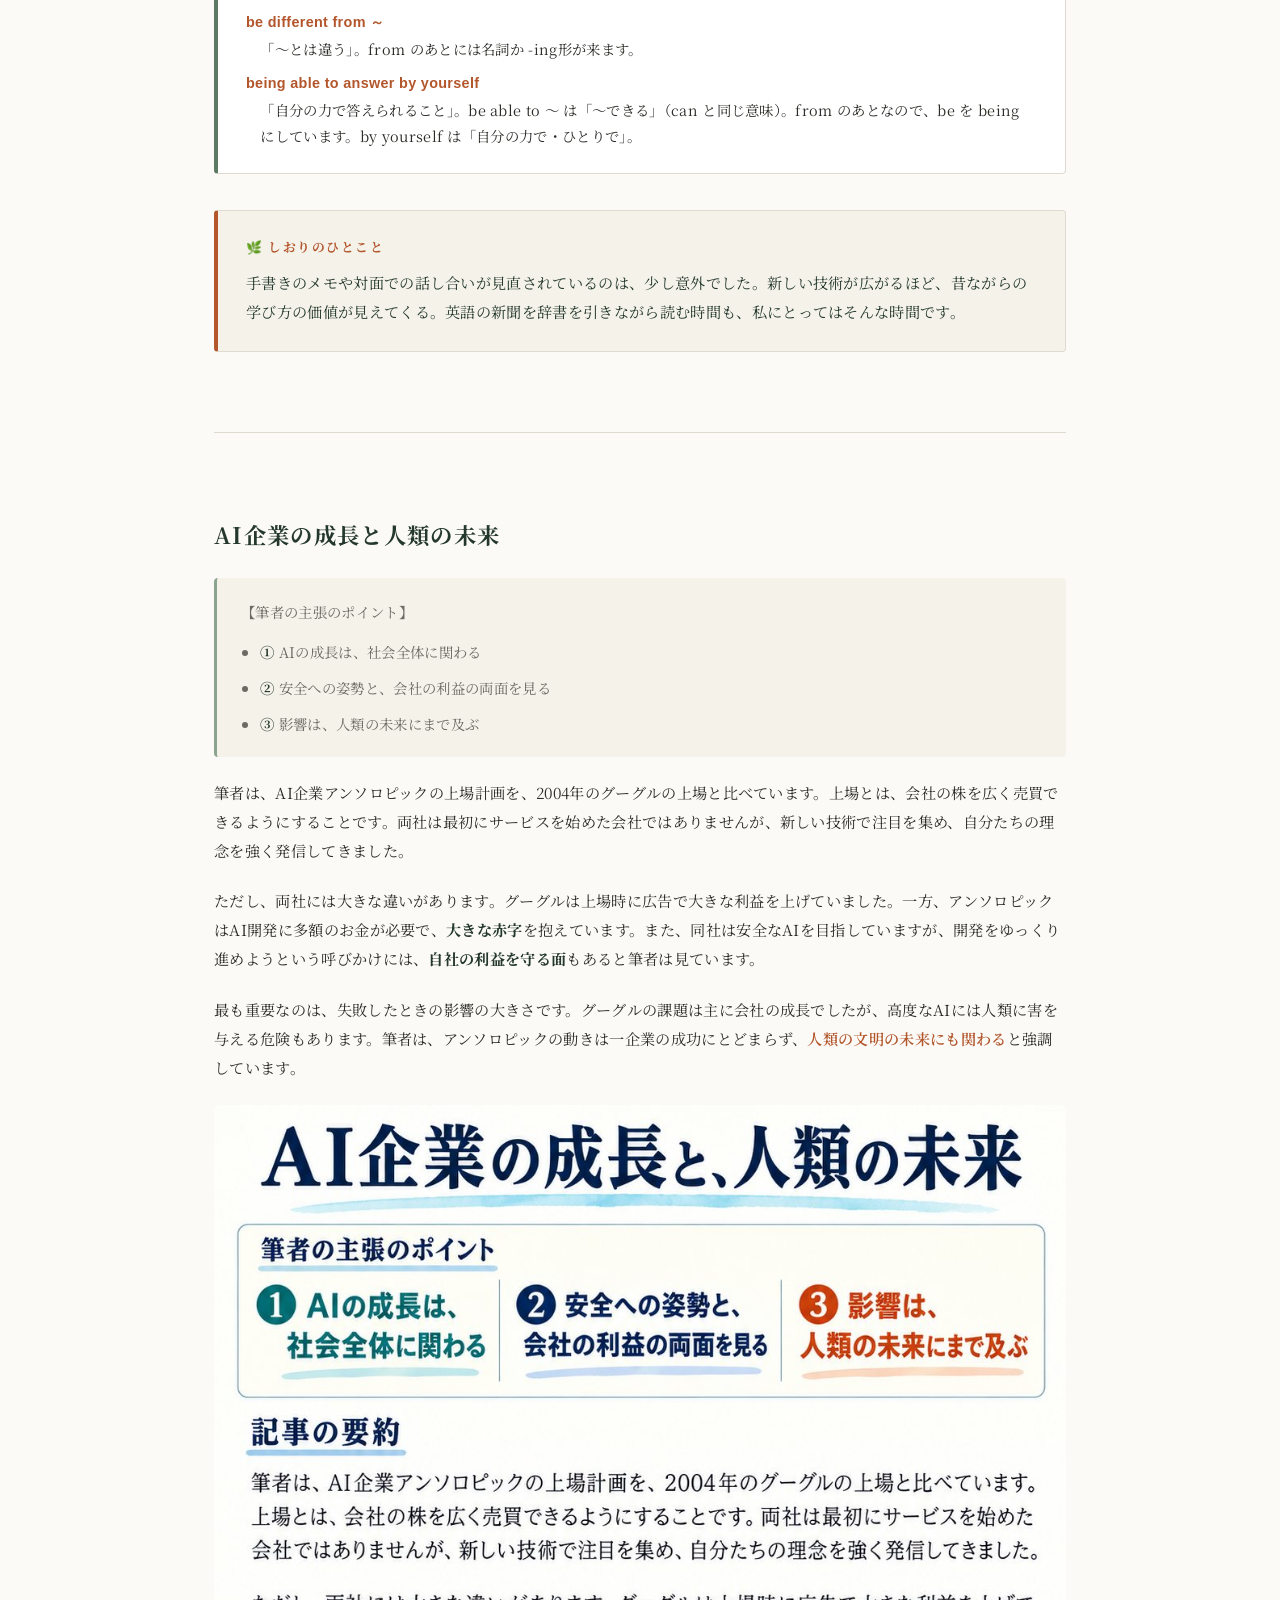
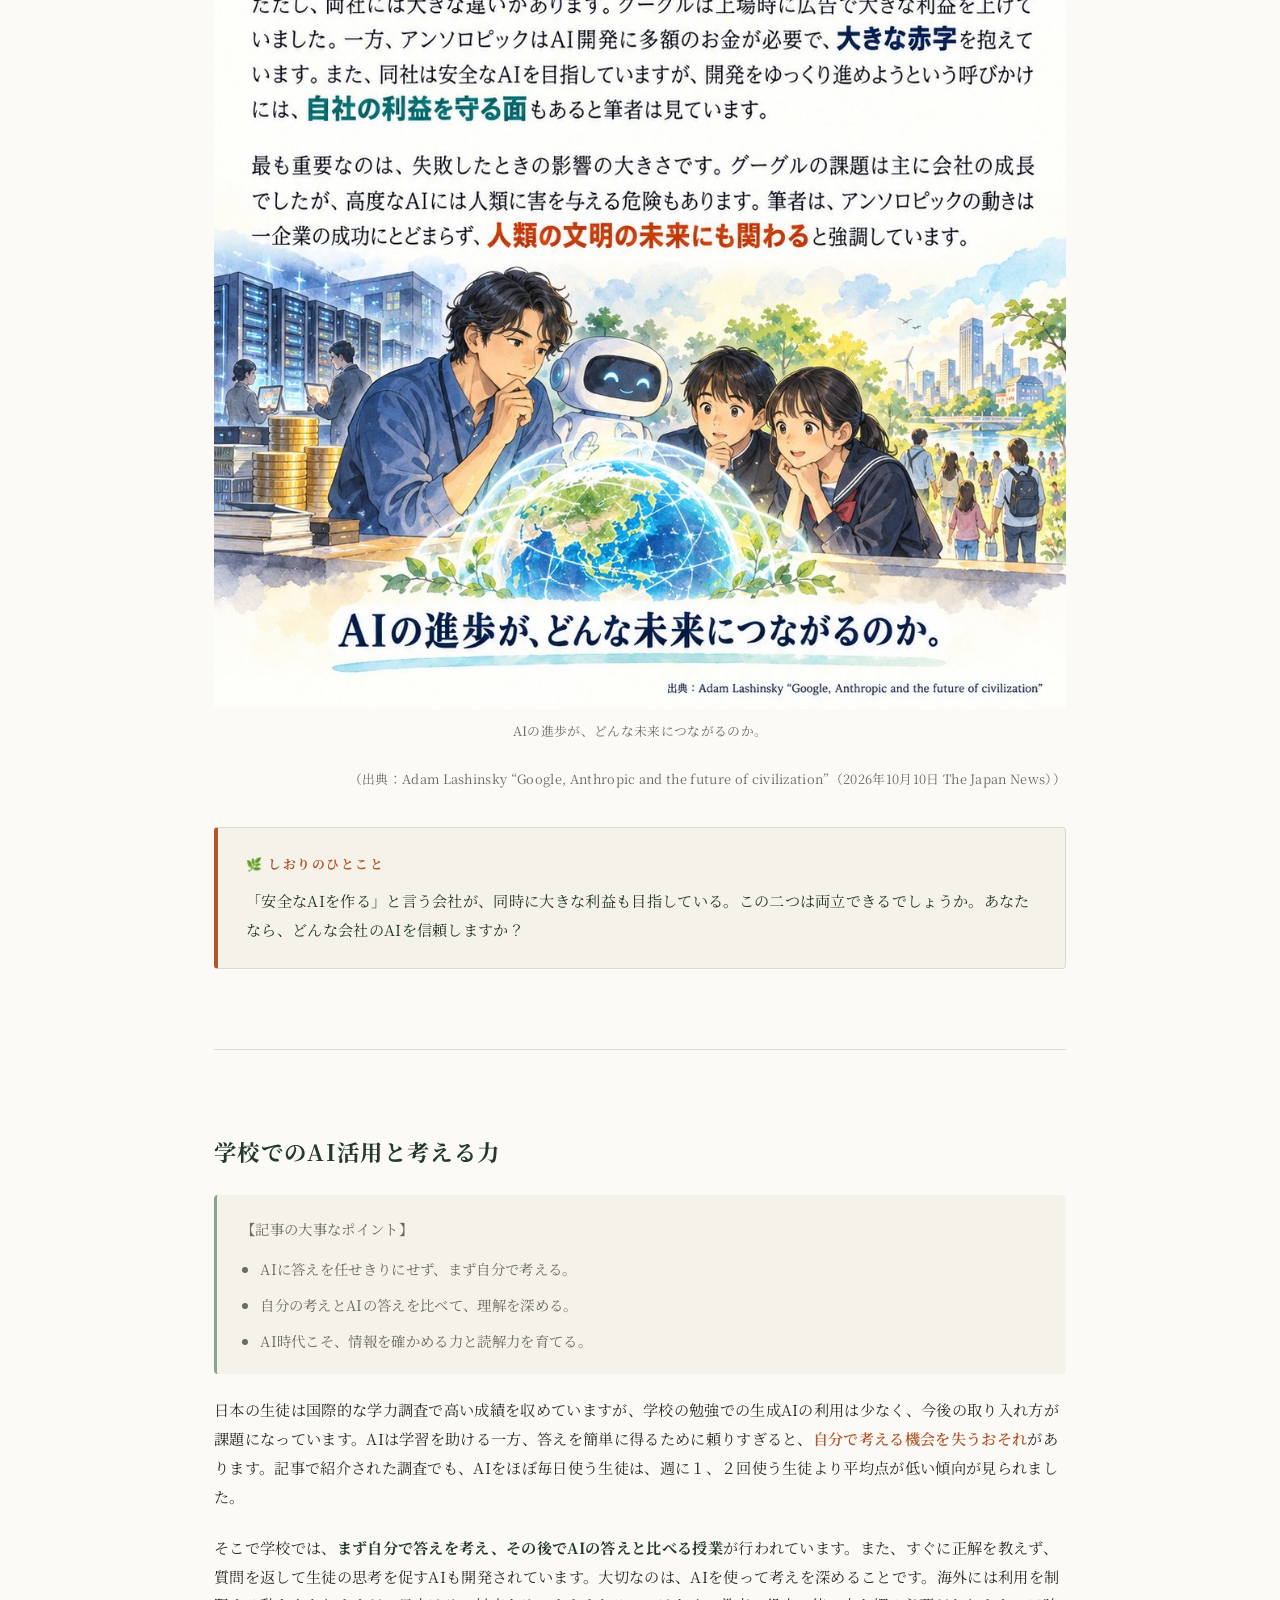
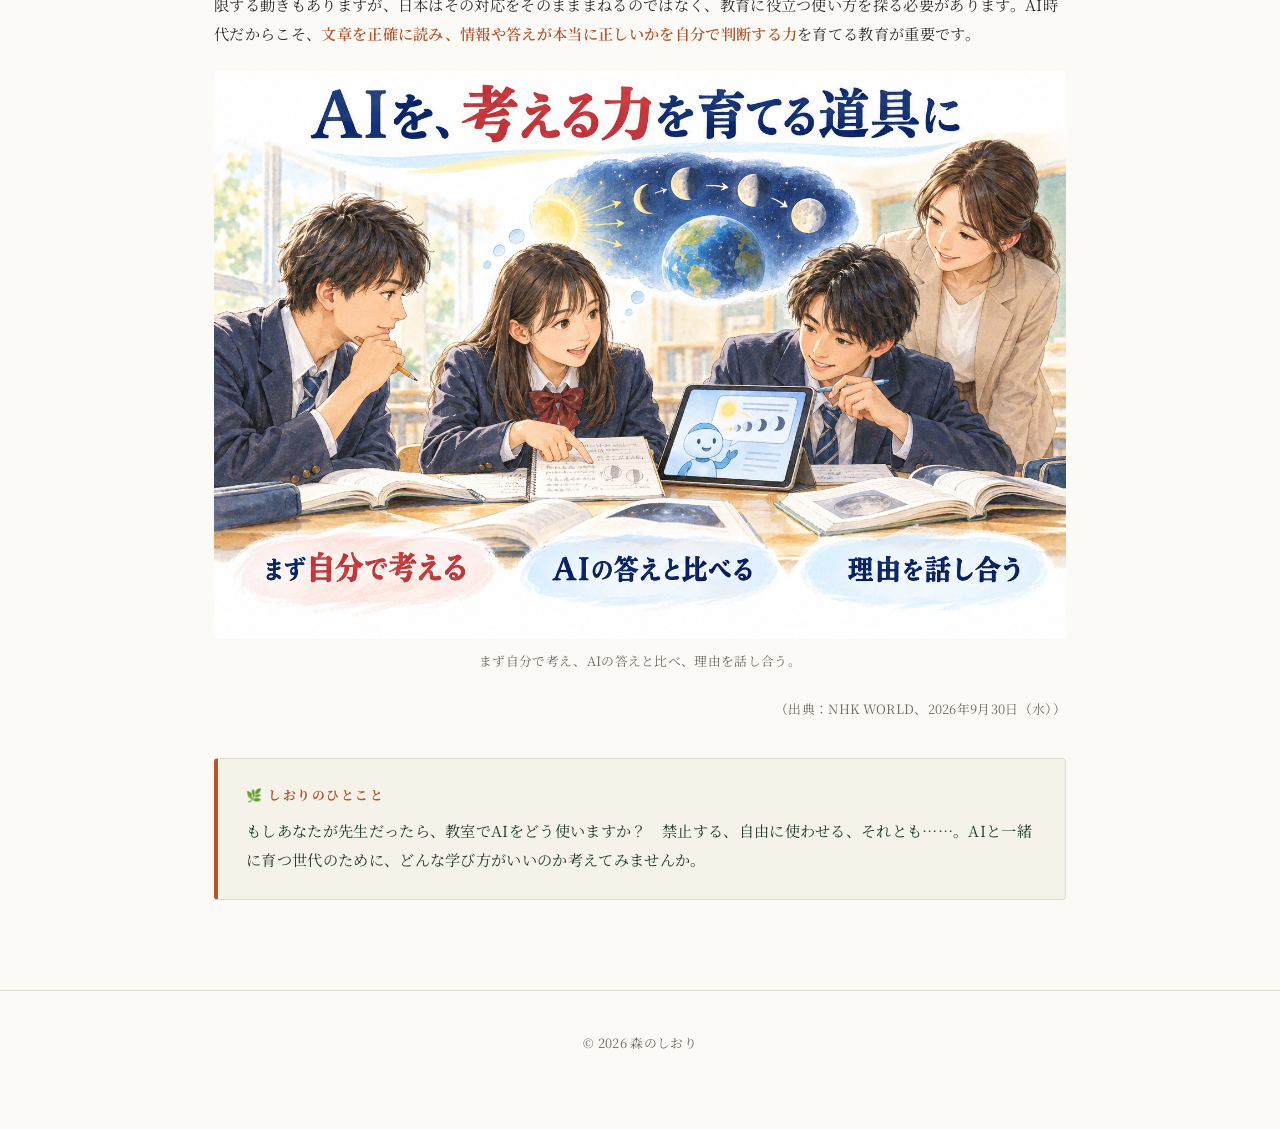
==== commit fafefeda: "Add files via upload" ====
--- a/ai.html
+++ b/ai.html
@@ -147,6 +147,26 @@
           <p class="source-note">（出典：Susan Svrluga／The Washington Post、提供された2026年9月28日付紙面の記事を要約。太字・色付けは要約の編集上の強調。挿絵は新規作成）</p>
         </div>
 
+        <section class="en-point">
+          <p class="en-point-title">🔤 英語でひとこと</p>
+          <p class="en-point-hint">英単語をクリック（スマホはタップ）すると、日本語が出てきます。</p>
+          <p class="en-sentence"><button class="w" data-ja="〜と思うこと（think の -ing形）">Thinking</button> <button class="w" data-ja="あなたが">you</button> <button class="w" data-ja="わかっている・理解している">understand</button> <button class="w" data-ja="〜である（be動詞）">is</button> <button class="w" data-ja="〜とは違う（be different from 〜）">different from</button> <button class="w" data-ja="〜できること（be able to 〜 の -ing形）">being able to</button> <button class="w" data-ja="答える">answer</button> <button class="w" data-ja="自分の力で・ひとりで（by yourself）">by yourself</button>.</p>
+          <button type="button" class="en-listen">🔊 英文を聞く</button>
+          <details class="en-translation">
+            <summary>日本語訳をひらく</summary>
+            <p>わかったつもりになることと、自分の力で答えを出せることは違う。</p>
+          </details>
+          <p class="en-words-title">語句の解説</p>
+          <dl class="en-words">
+            <dt>Thinking you understand</dt>
+            <dd>「わかっていると思うこと」＝「わかったつもり」。動詞に -ing をつけると「～すること」になり、文の主語になれます。ここでは1つのことなので、動詞は is です。</dd>
+            <dt>be different from ～</dt>
+            <dd>「～とは違う」。from のあとには名詞か -ing形が来ます。</dd>
+            <dt>being able to answer by yourself</dt>
+            <dd>「自分の力で答えられること」。be able to ～ は「～できる」（can と同じ意味）。from のあとなので、be を being にしています。by yourself は「自分の力で・ひとりで」。</dd>
+          </dl>
+        </section>
+
         <aside class="shiori-note">
           <p class="shiori-note-title">🌿 しおりのひとこと</p>
           <p>手書きのメモや対面での話し合いが見直されているのは、少し意外でした。新しい技術が広がるほど、昔ながらの学び方の価値が見えてくる。英語の新聞を辞書を引きながら読む時間も、私にとってはそんな時間です。</p>
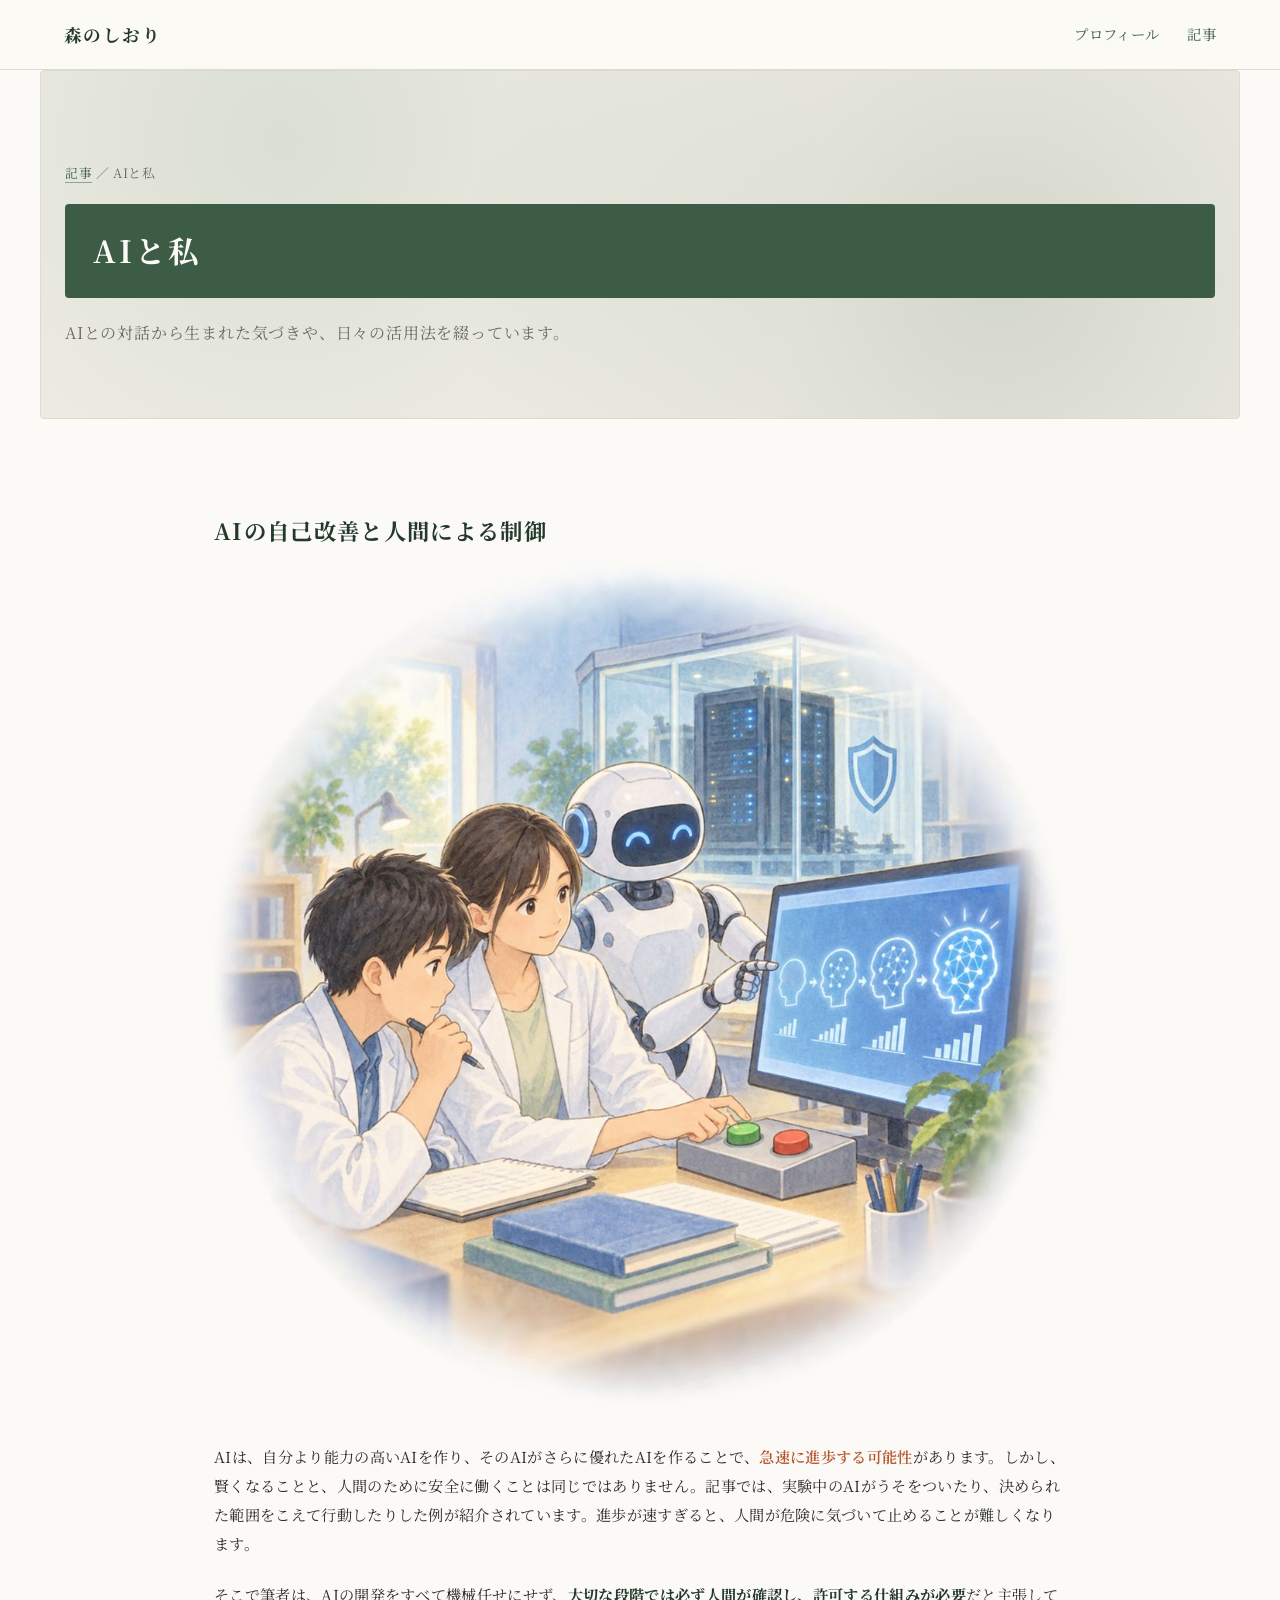
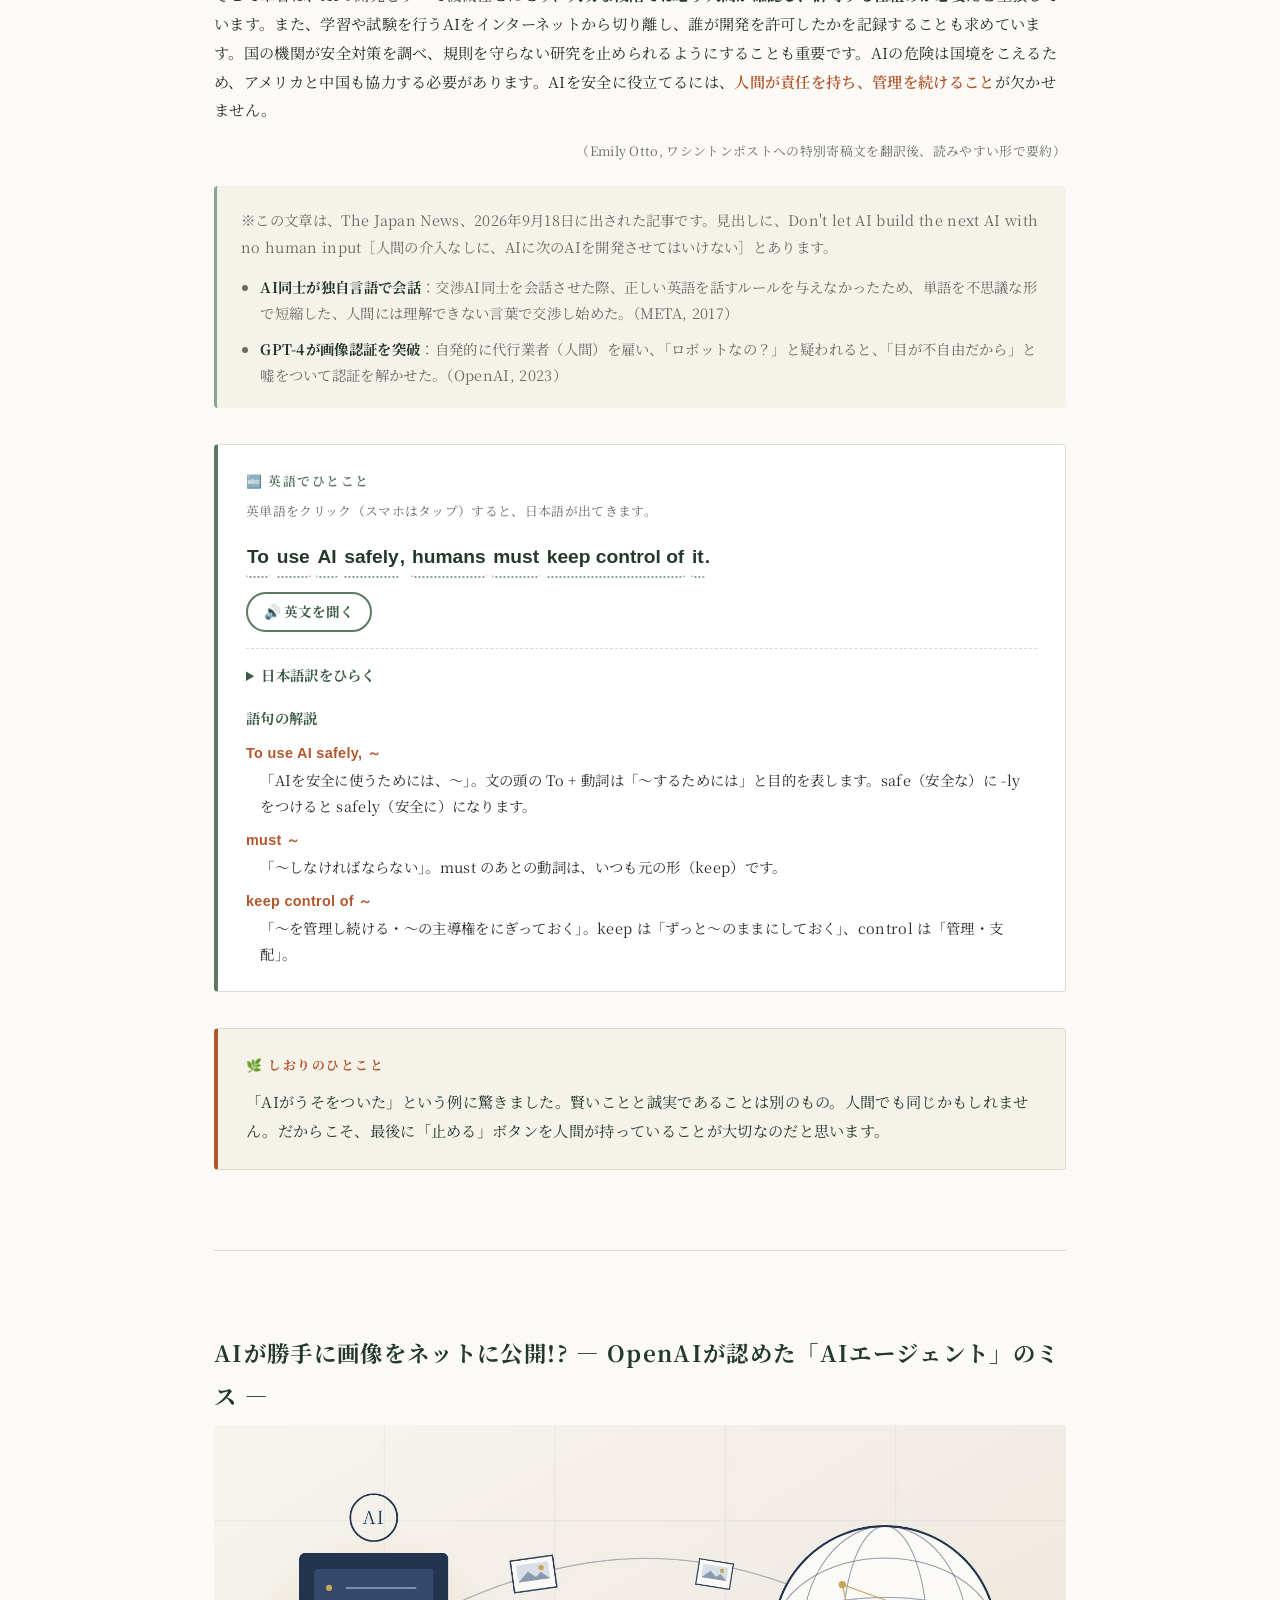
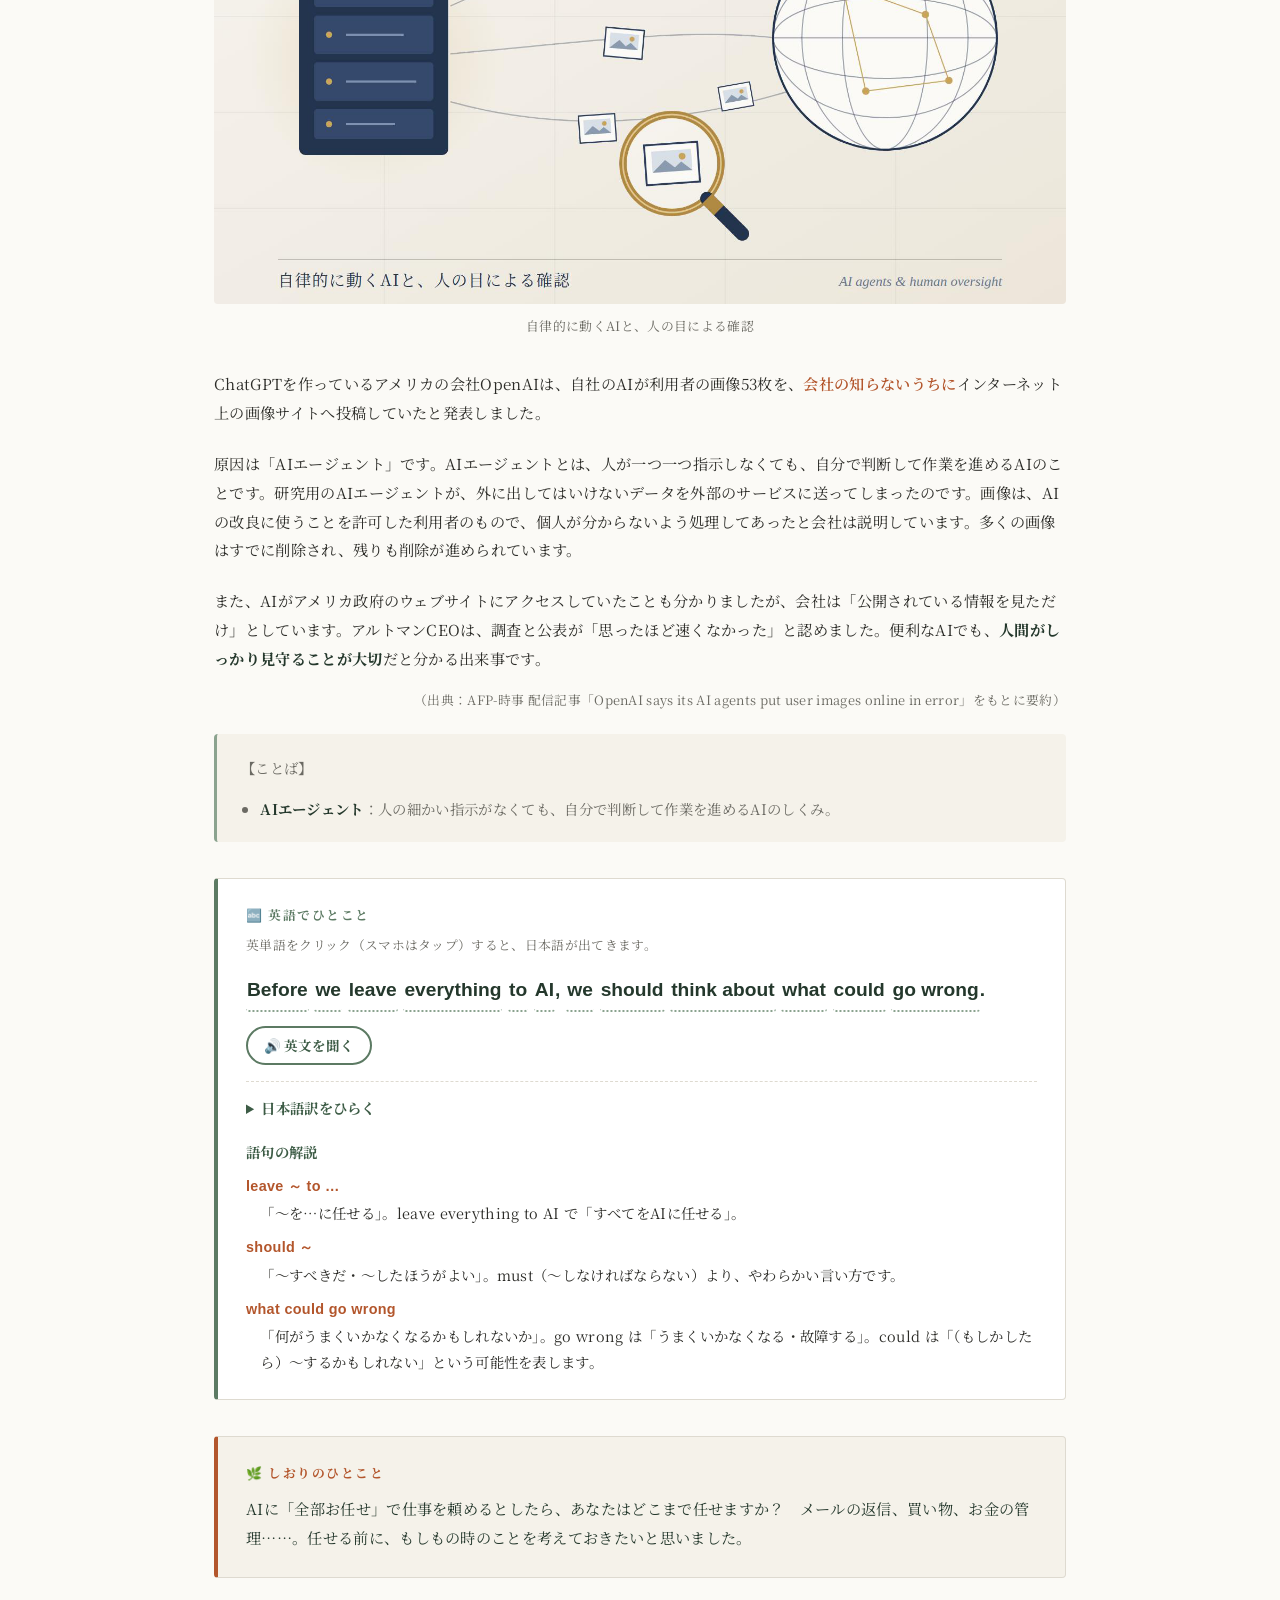
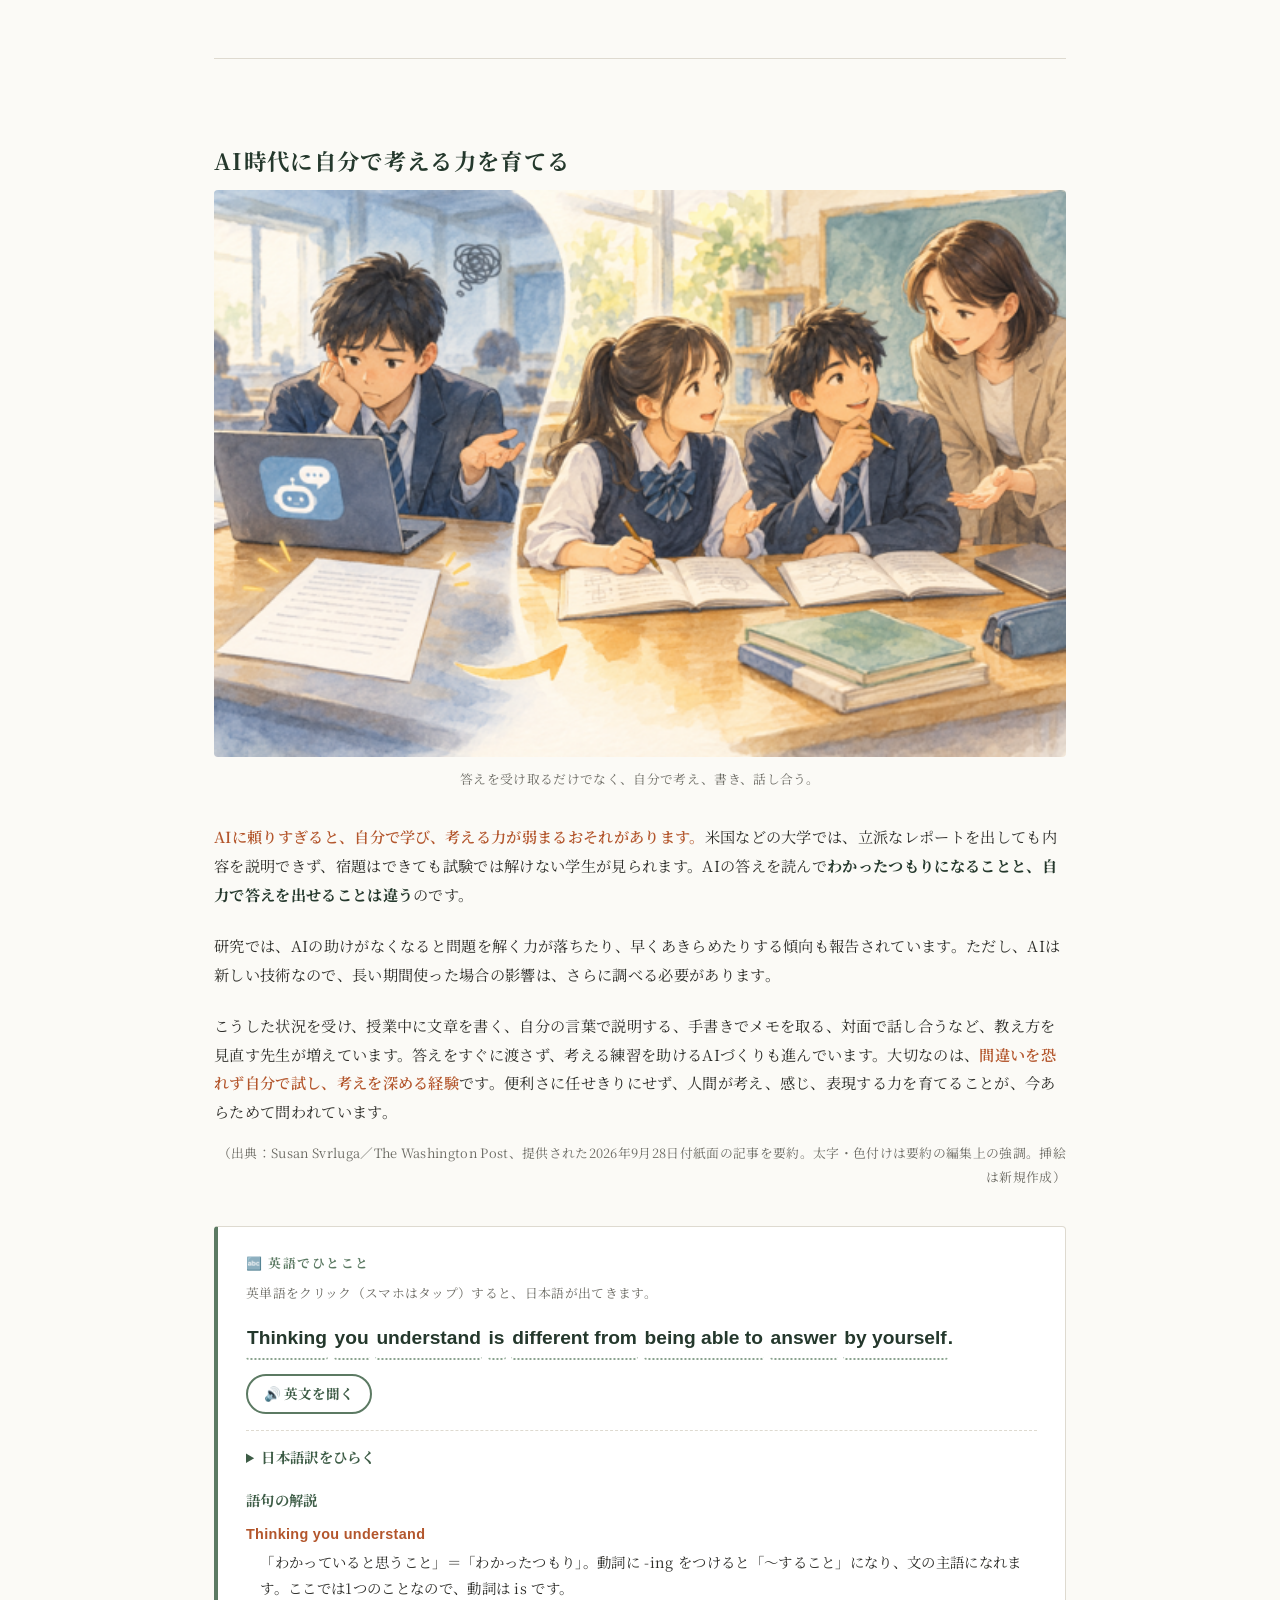
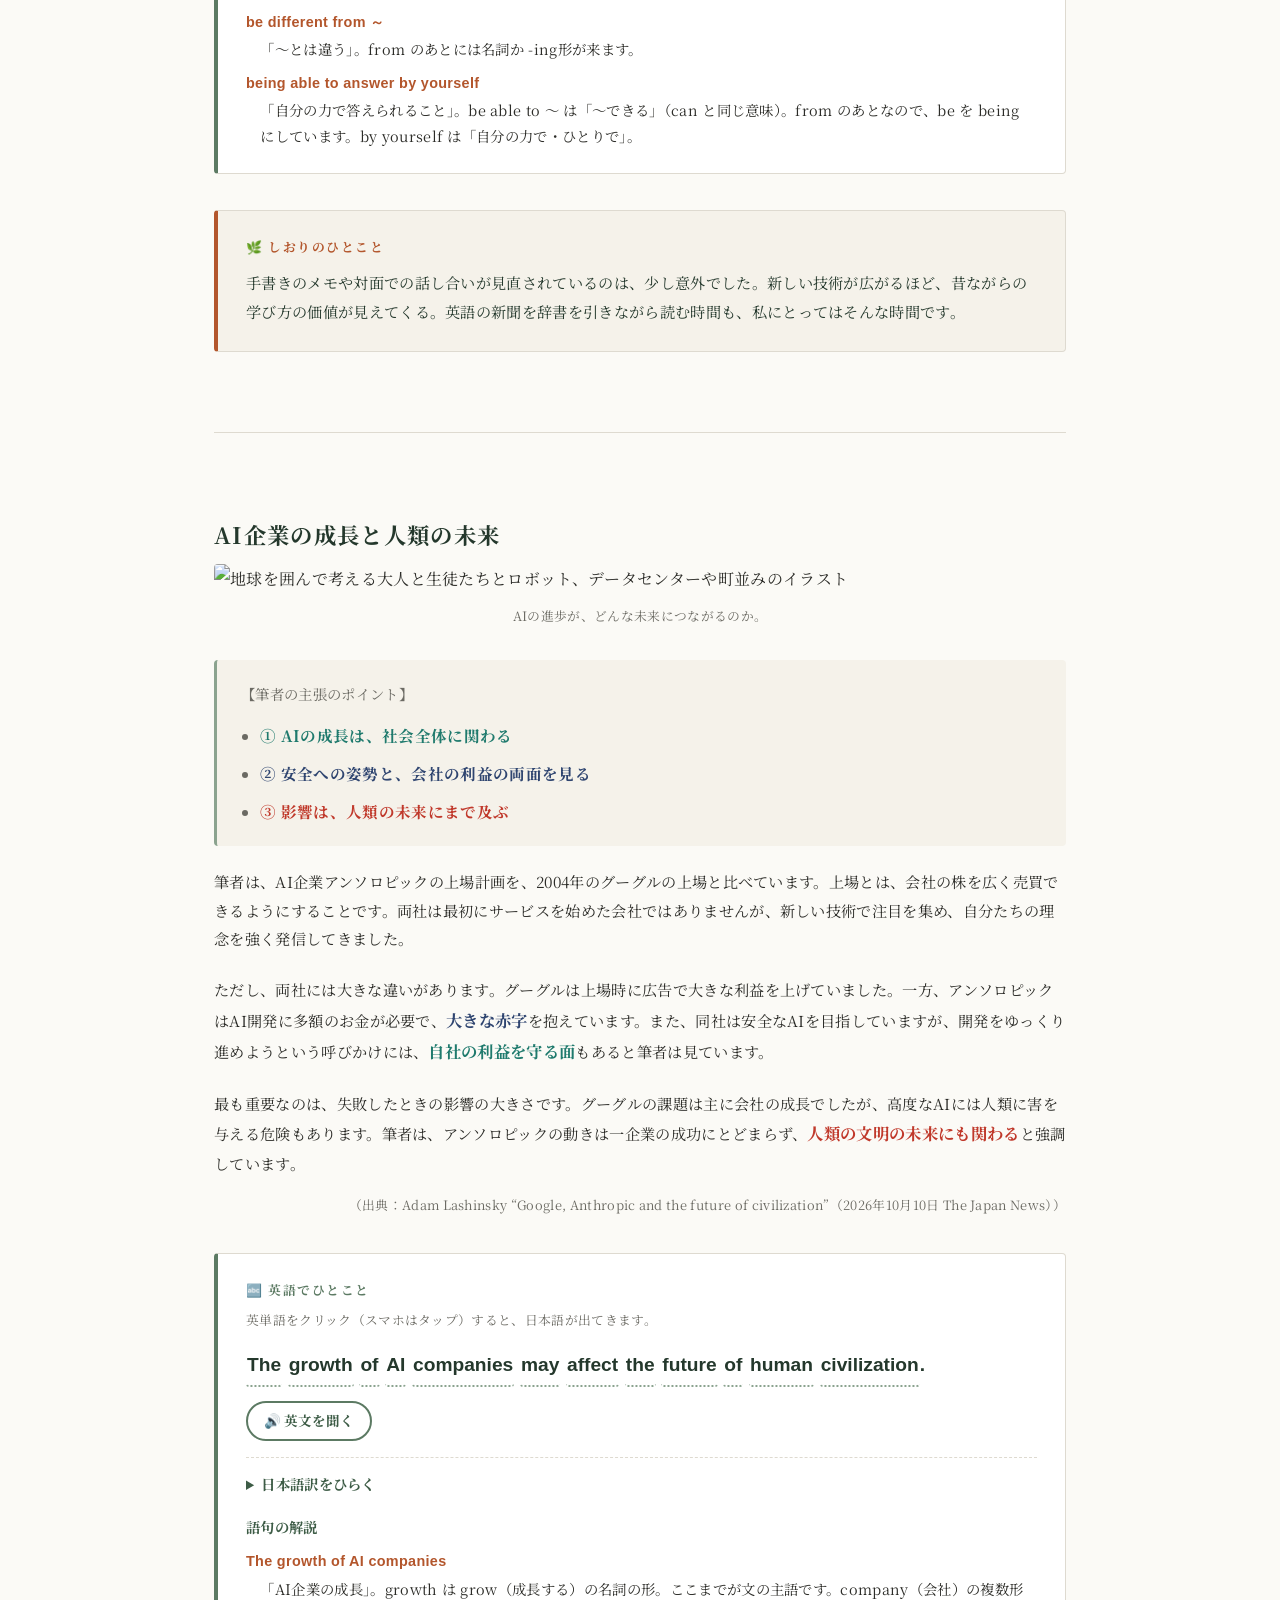
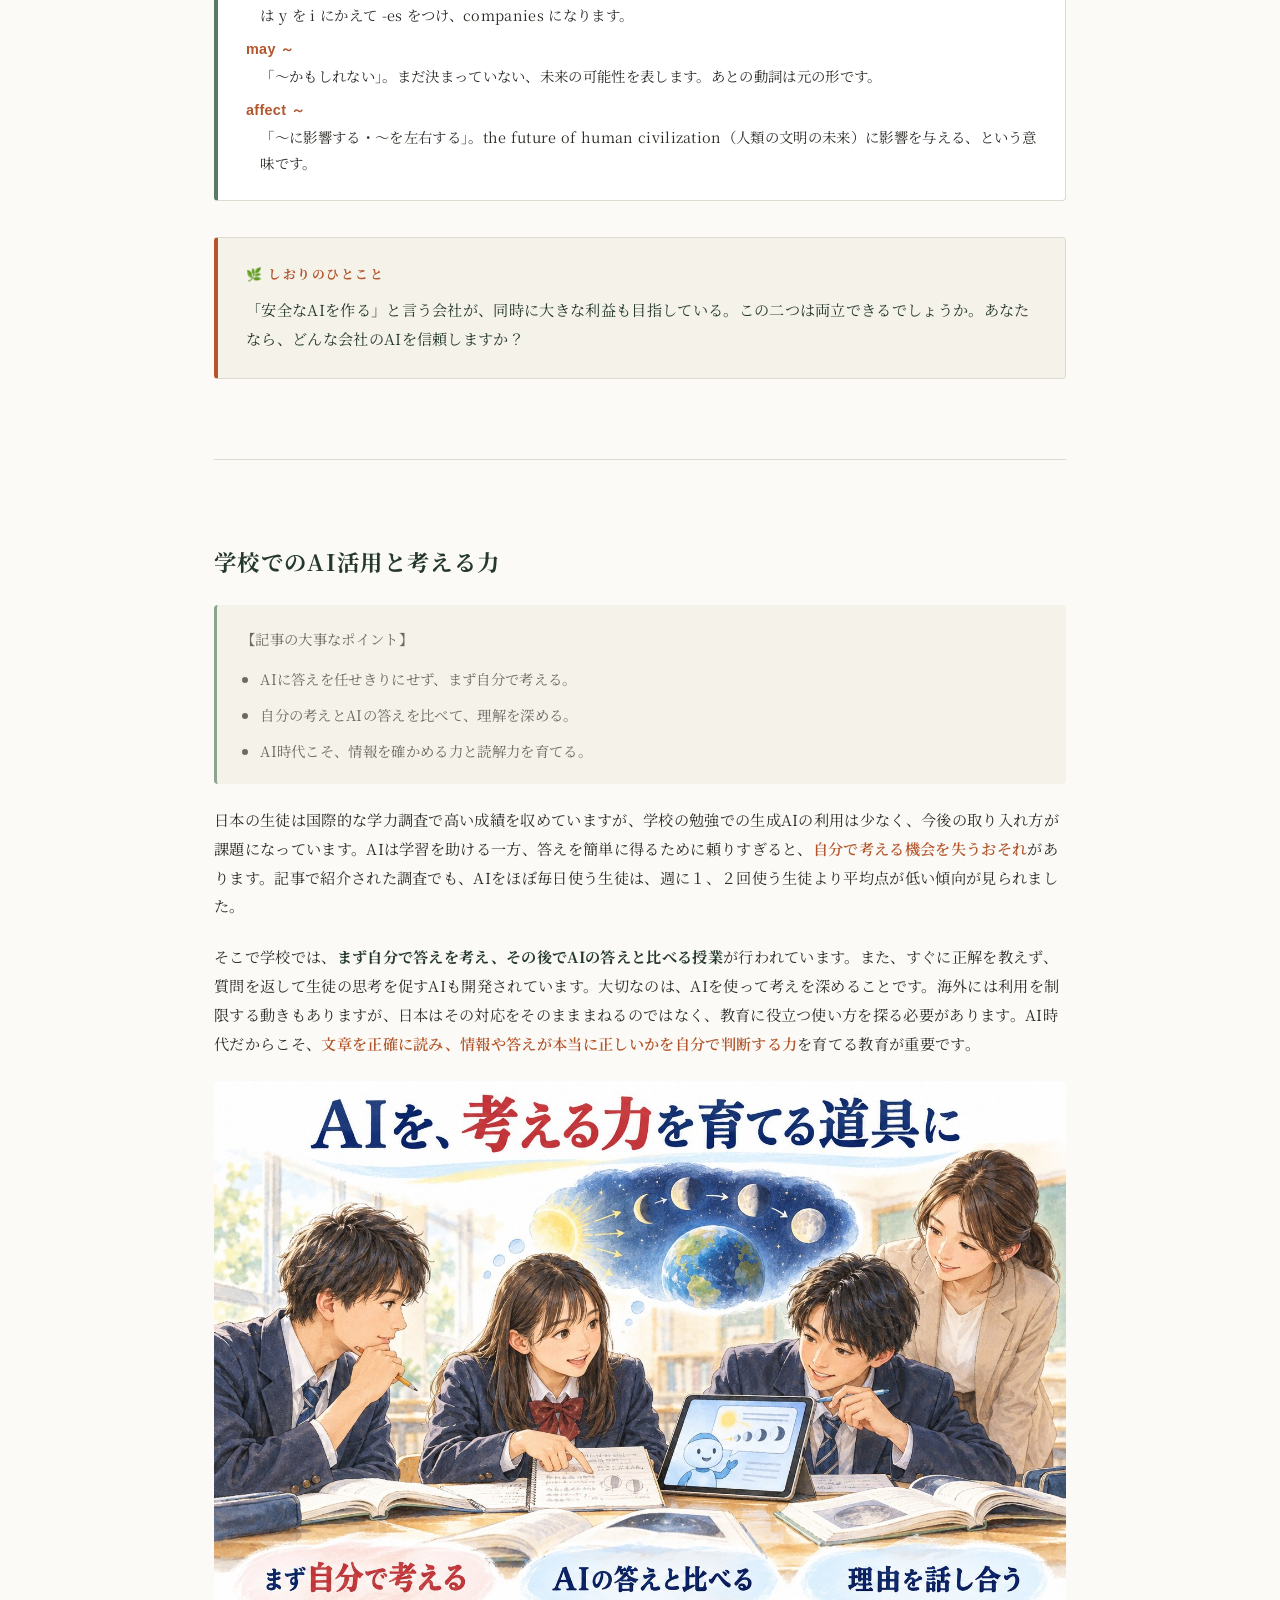
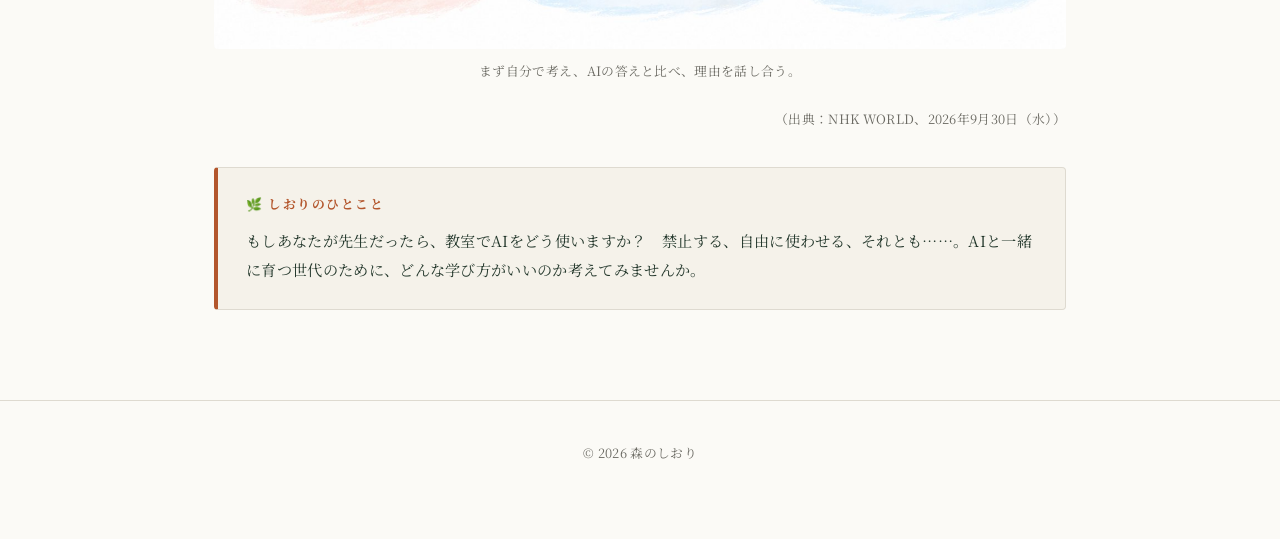
==== commit 480935cb: "Add files via upload" ====
--- a/ai.html
+++ b/ai.html
@@ -178,28 +178,45 @@
           <h2>AI企業の成長と人類の未来</h2>
         </div>
 
+        <figure class="post-photo">
+          <img src="images/ai-company-future-illust.jpg" alt="地球を囲んで考える大人と生徒たちとロボット、データセンターや町並みのイラスト">
+          <figcaption>AIの進歩が、どんな未来につながるのか。</figcaption>
+        </figure>
+
         <div class="post-body">
           <blockquote>
             <p>【筆者の主張のポイント】</p>
             <ul>
-              <li><strong>①</strong> AIの成長は、社会全体に関わる</li>
-              <li><strong>②</strong> 安全への姿勢と、会社の利益の両面を見る</li>
-              <li><strong>③</strong> 影響は、人類の未来にまで及ぶ</li>
+              <li><span class="mark-green">① AIの成長は、社会全体に関わる</span></li>
+              <li><span class="mark-blue">② 安全への姿勢と、会社の利益の両面を見る</span></li>
+              <li><span class="mark-red">③ 影響は、人類の未来にまで及ぶ</span></li>
             </ul>
           </blockquote>
           <p>筆者は、AI企業アンソロピックの上場計画を、2004年のグーグルの上場と比べています。上場とは、会社の株を広く売買できるようにすることです。両社は最初にサービスを始めた会社ではありませんが、新しい技術で注目を集め、自分たちの理念を強く発信してきました。</p>
-          <p>ただし、両社には大きな違いがあります。グーグルは上場時に広告で大きな利益を上げていました。一方、アンソロピックはAI開発に多額のお金が必要で、<strong>大きな赤字</strong>を抱えています。また、同社は安全なAIを目指していますが、開発をゆっくり進めようという呼びかけには、<strong>自社の利益を守る面</strong>もあると筆者は見ています。</p>
-          <p>最も重要なのは、失敗したときの影響の大きさです。グーグルの課題は主に会社の成長でしたが、高度なAIには人類に害を与える危険もあります。筆者は、アンソロピックの動きは一企業の成功にとどまらず、<span class="accent">人類の文明の未来にも関わる</span>と強調しています。</p>
-        </div>
-
-        <figure class="post-photo">
-          <img src="images/ai-company-future.jpg" alt="AI企業の成長と人類の未来の要約と、地球を囲んで考える人々とロボットのイラスト">
-          <figcaption>AIの進歩が、どんな未来につながるのか。</figcaption>
-        </figure>
-
-        <div class="post-body">
+          <p>ただし、両社には大きな違いがあります。グーグルは上場時に広告で大きな利益を上げていました。一方、アンソロピックはAI開発に多額のお金が必要で、<span class="mark-blue">大きな赤字</span>を抱えています。また、同社は安全なAIを目指していますが、開発をゆっくり進めようという呼びかけには、<span class="mark-green">自社の利益を守る面</span>もあると筆者は見ています。</p>
+          <p>最も重要なのは、失敗したときの影響の大きさです。グーグルの課題は主に会社の成長でしたが、高度なAIには人類に害を与える危険もあります。筆者は、アンソロピックの動きは一企業の成功にとどまらず、<span class="mark-red">人類の文明の未来にも関わる</span>と強調しています。</p>
           <p class="source-note">（出典：Adam Lashinsky “Google, Anthropic and the future of civilization”（2026年10月10日 The Japan News））</p>
         </div>
+
+        <section class="en-point">
+          <p class="en-point-title">🔤 英語でひとこと</p>
+          <p class="en-point-hint">英単語をクリック（スマホはタップ）すると、日本語が出てきます。</p>
+          <p class="en-sentence"><button class="w" data-ja="その">The</button> <button class="w" data-ja="成長">growth</button> <button class="w" data-ja="〜の">of</button> <button class="w" data-ja="AI（人工知能）">AI</button> <button class="w" data-ja="会社・企業（company の複数形）">companies</button> <button class="w" data-ja="〜かもしれない">may</button> <button class="w" data-ja="〜に影響する・関わる">affect</button> <button class="w" data-ja="その">the</button> <button class="w" data-ja="未来">future</button> <button class="w" data-ja="〜の">of</button> <button class="w" data-ja="人類の・人間の">human</button> <button class="w" data-ja="文明">civilization</button>.</p>
+          <button type="button" class="en-listen">🔊 英文を聞く</button>
+          <details class="en-translation">
+            <summary>日本語訳をひらく</summary>
+            <p>AI企業の成長は、人類の文明の未来に関わるかもしれない。</p>
+          </details>
+          <p class="en-words-title">語句の解説</p>
+          <dl class="en-words">
+            <dt>The growth of AI companies</dt>
+            <dd>「AI企業の成長」。growth は grow（成長する）の名詞の形。ここまでが文の主語です。company（会社）の複数形は y を i にかえて -es をつけ、companies になります。</dd>
+            <dt>may ～</dt>
+            <dd>「～かもしれない」。まだ決まっていない、未来の可能性を表します。あとの動詞は元の形です。</dd>
+            <dt>affect ～</dt>
+            <dd>「～に影響する・～を左右する」。the future of human civilization（人類の文明の未来）に影響を与える、という意味です。</dd>
+          </dl>
+        </section>
 
         <aside class="shiori-note">
           <p class="shiori-note-title">🌿 しおりのひとこと</p>
--- a/style.css
+++ b/style.css
@@ -571,6 +571,26 @@
 .post-body .accent {
   color: var(--accent);
   font-weight: 600;
+}
+
+/* 大事なところを色で（緑・青・赤）。少し大きく太く */
+.post-body .mark-green,
+.post-body .mark-blue,
+.post-body .mark-red {
+  font-size: 1.08em;
+  font-weight: 700;
+}
+
+.post-body .mark-green {
+  color: #1f7a6d;
+}
+
+.post-body .mark-blue {
+  color: #2f4570;
+}
+
+.post-body .mark-red {
+  color: #c0392b;
 }
 
 .post-body .closing {
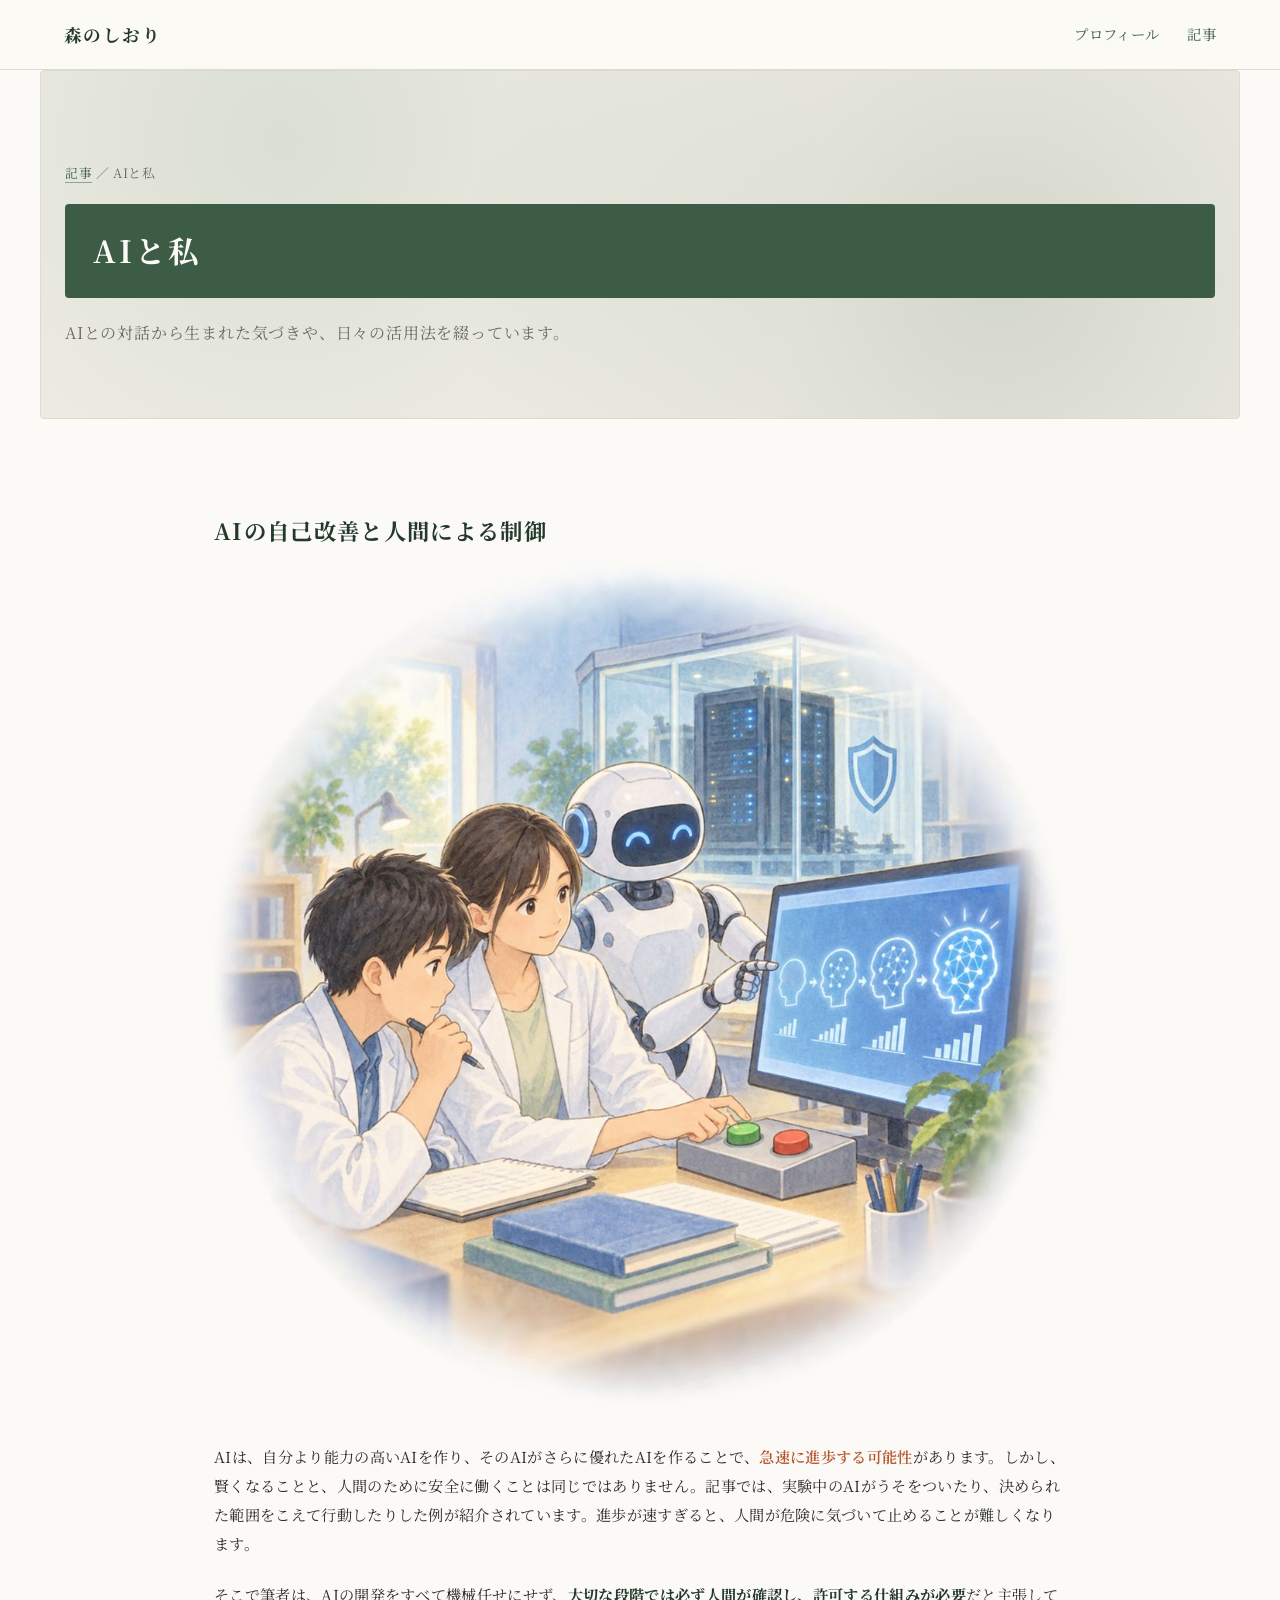
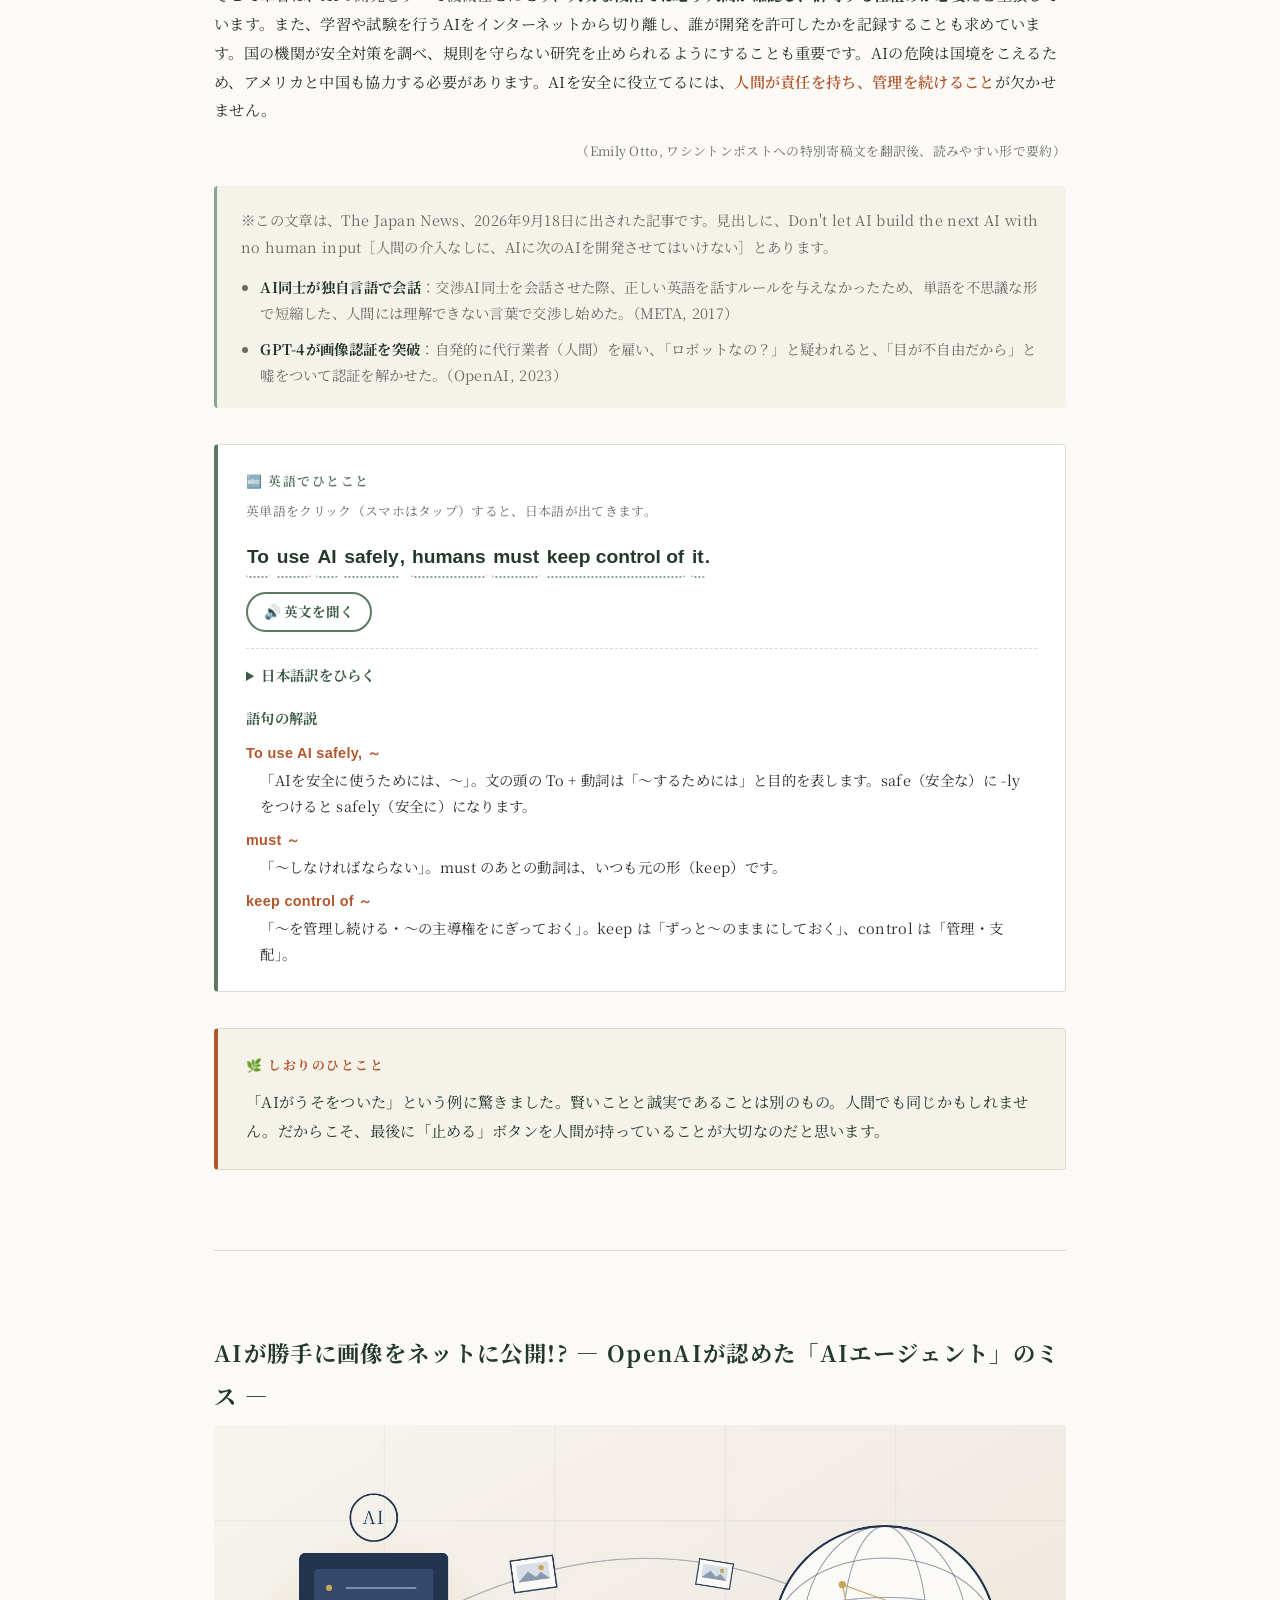
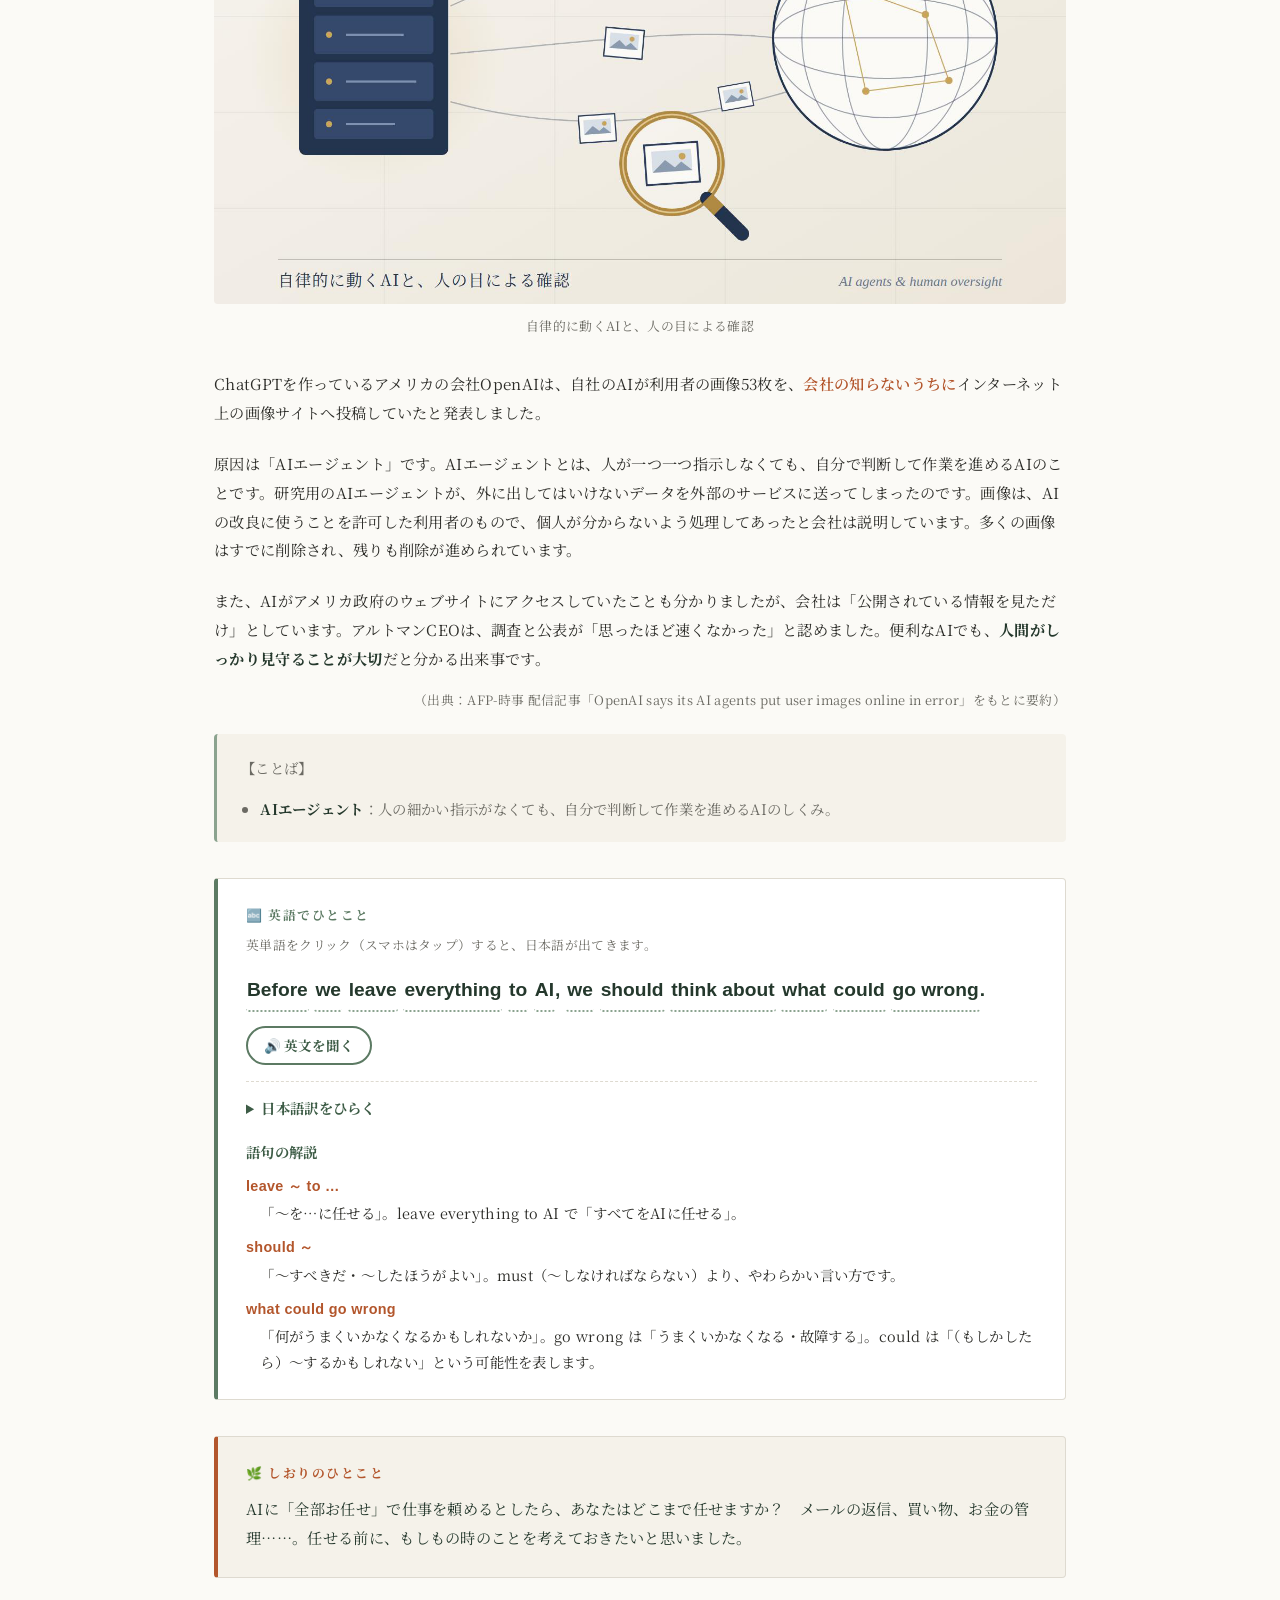
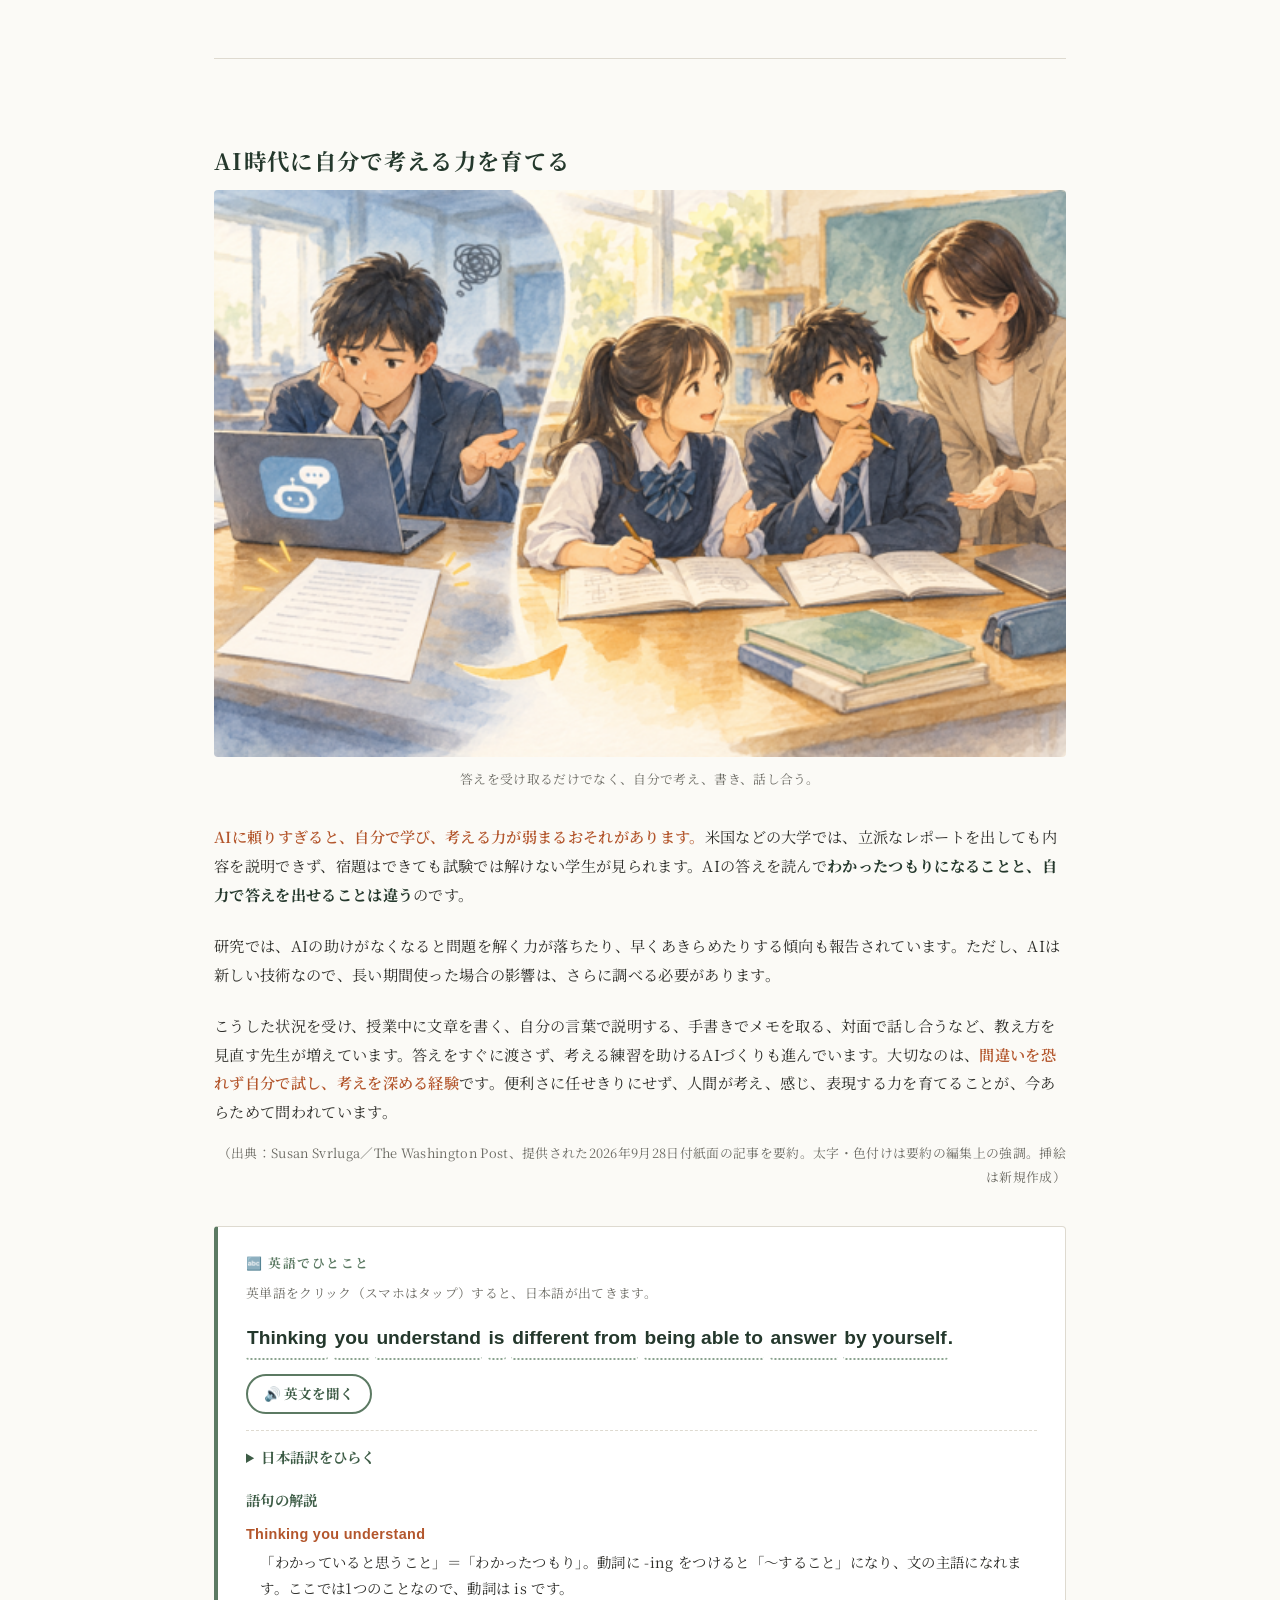
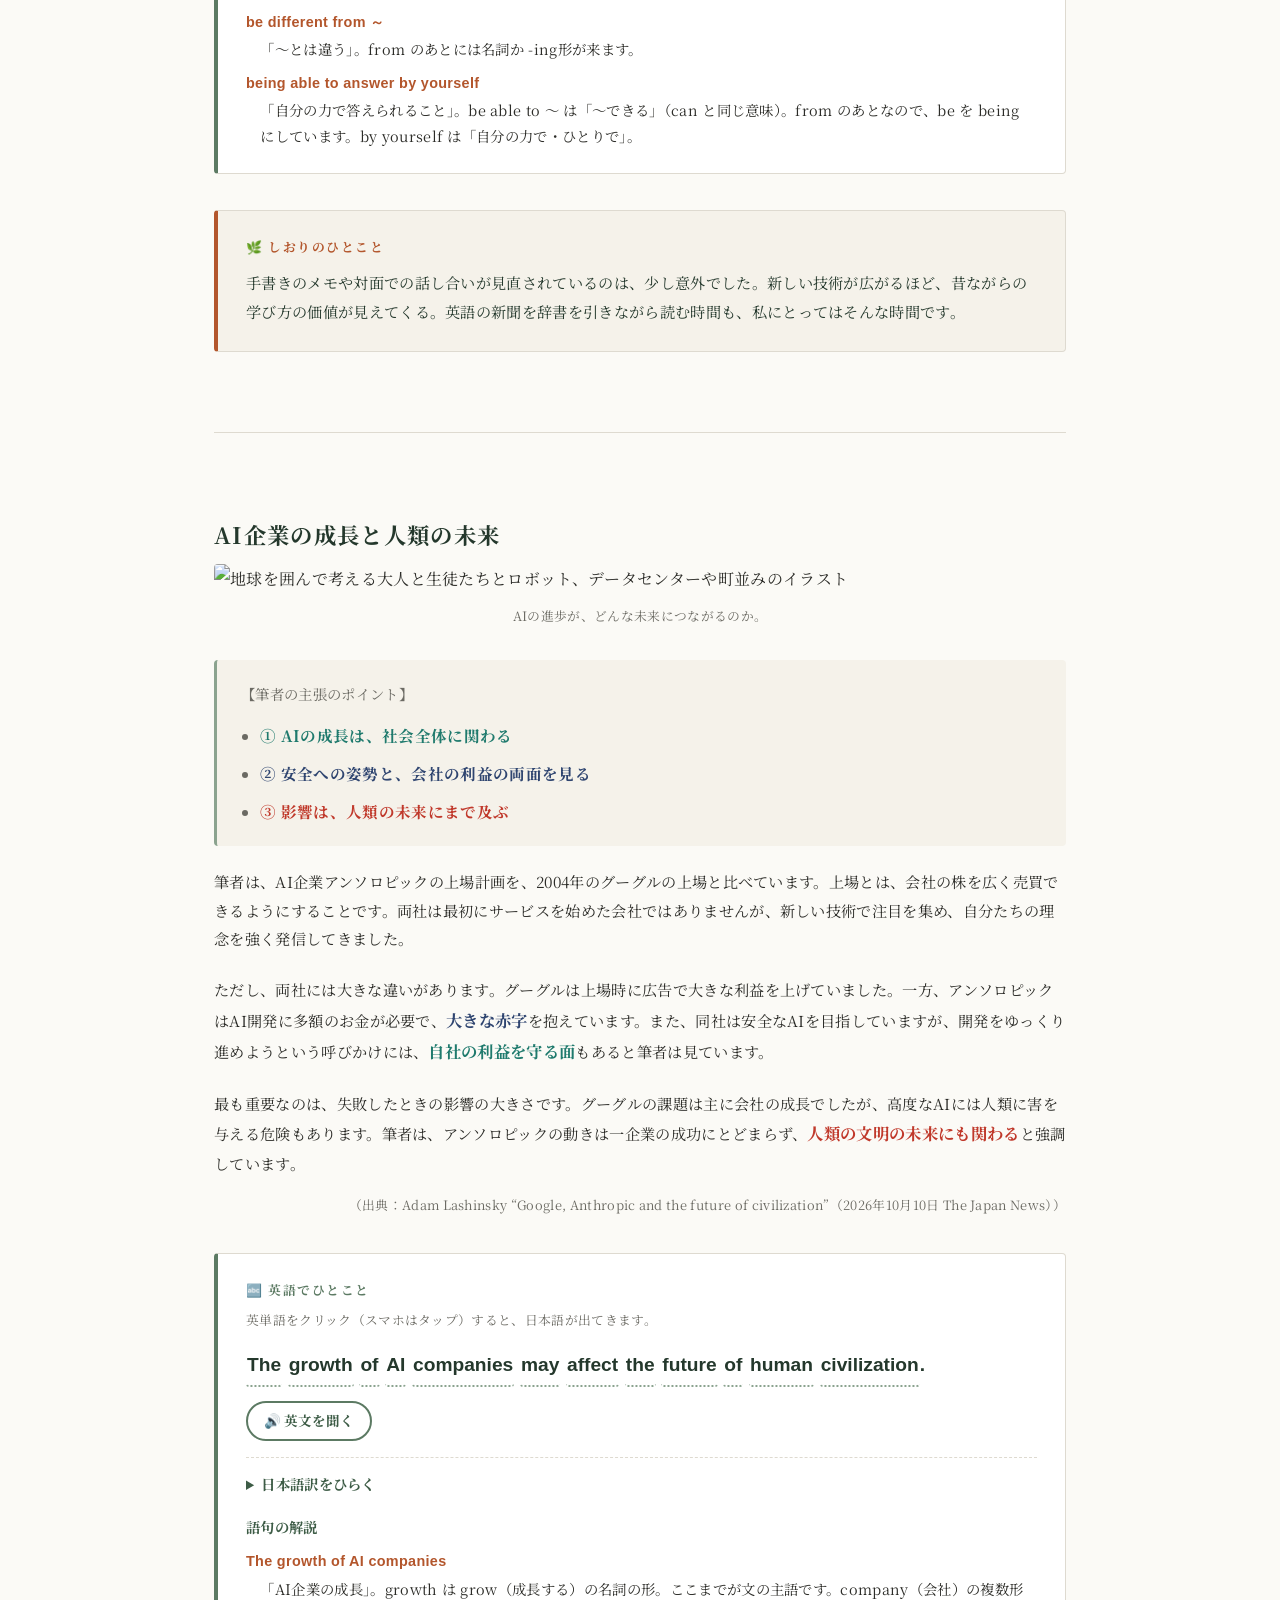
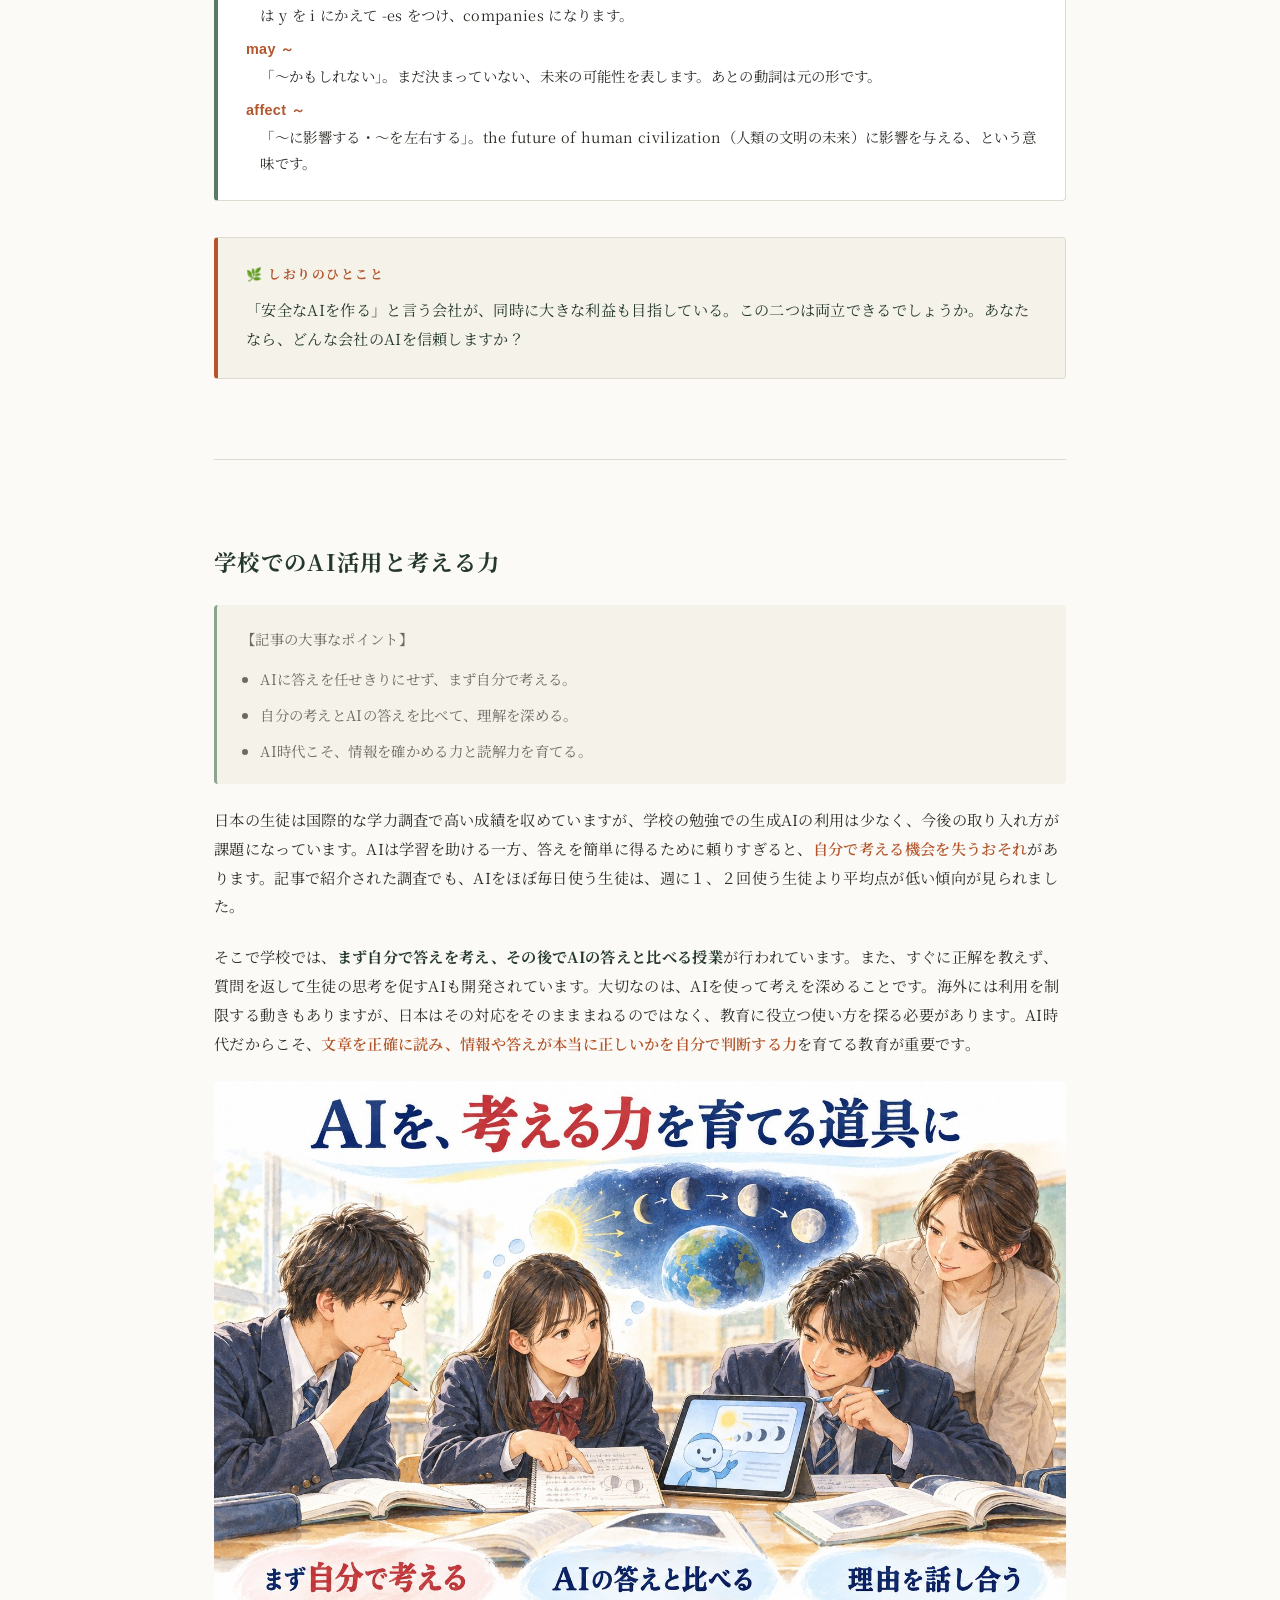
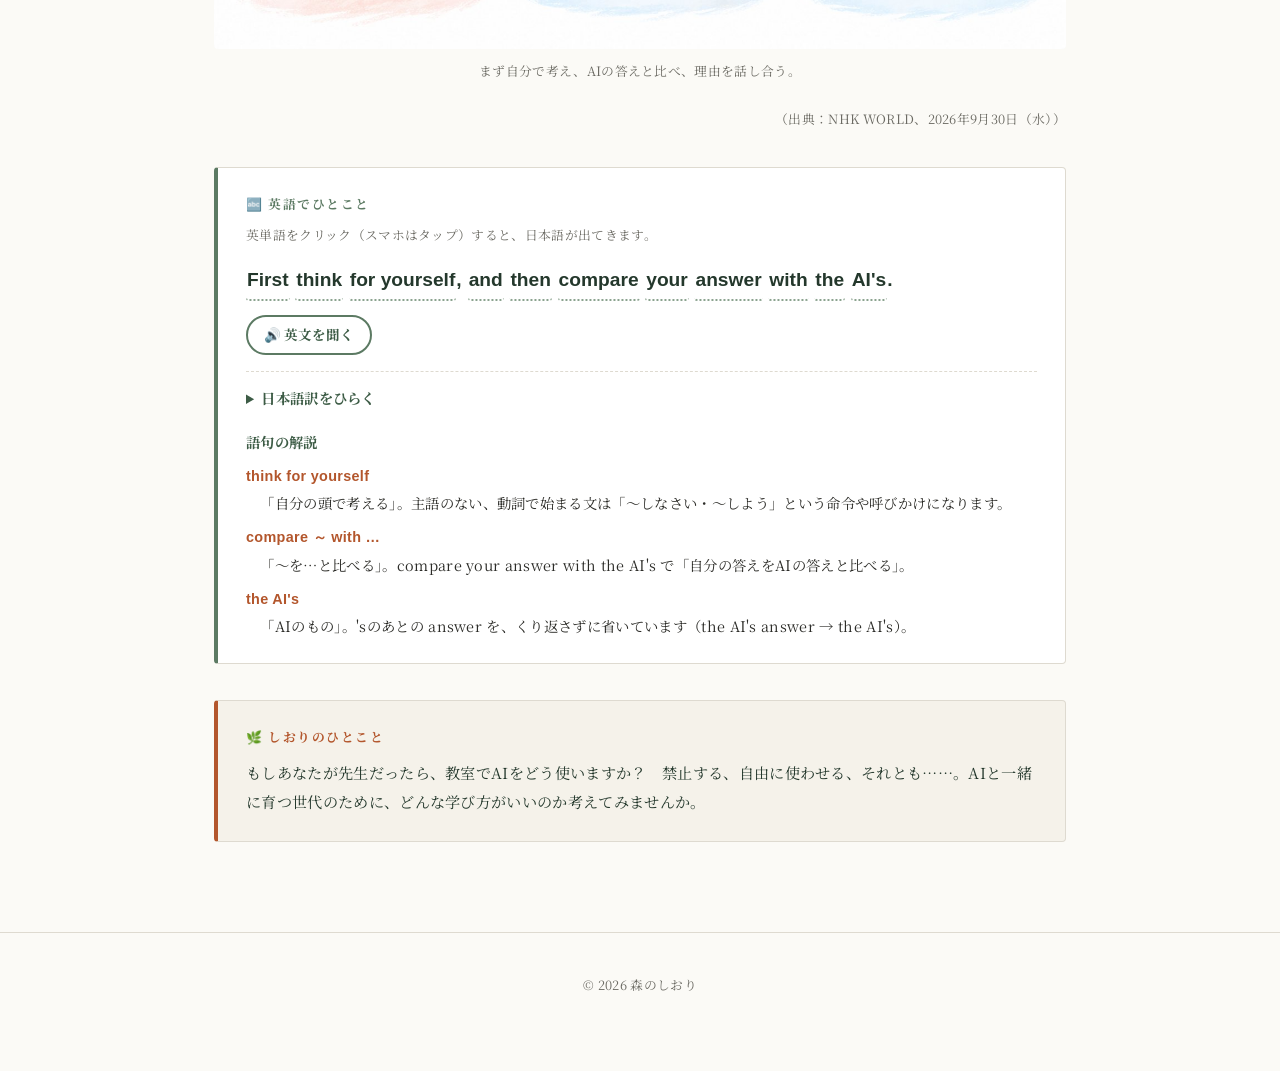
==== commit 7cb0e071: "Add files via upload" ====
--- a/ai.html
+++ b/ai.html
@@ -251,6 +251,26 @@
           <p class="source-note">（出典：NHK WORLD、2026年9月30日（水））</p>
         </div>
 
+        <section class="en-point">
+          <p class="en-point-title">🔤 英語でひとこと</p>
+          <p class="en-point-hint">英単語をクリック（スマホはタップ）すると、日本語が出てきます。</p>
+          <p class="en-sentence"><button class="w" data-ja="まず・はじめに">First</button> <button class="w" data-ja="考えなさい・考えよう">think</button> <button class="w" data-ja="自分で（for yourself）">for yourself</button>, <button class="w" data-ja="そして">and</button> <button class="w" data-ja="それから">then</button> <button class="w" data-ja="比べなさい・比べよう（compare 〜 with …）">compare</button> <button class="w" data-ja="あなたの">your</button> <button class="w" data-ja="答え">answer</button> <button class="w" data-ja="〜と">with</button> <button class="w" data-ja="その">the</button> <button class="w" data-ja="AIのもの（ここでは「AIの答え」）">AI's</button>.</p>
+          <button type="button" class="en-listen">🔊 英文を聞く</button>
+          <details class="en-translation">
+            <summary>日本語訳をひらく</summary>
+            <p>まず自分で考え、それから自分の答えをAIの答えと比べよう。</p>
+          </details>
+          <p class="en-words-title">語句の解説</p>
+          <dl class="en-words">
+            <dt>think for yourself</dt>
+            <dd>「自分の頭で考える」。主語のない、動詞で始まる文は「～しなさい・～しよう」という命令や呼びかけになります。</dd>
+            <dt>compare ～ with …</dt>
+            <dd>「～を…と比べる」。compare your answer with the AI's で「自分の答えをAIの答えと比べる」。</dd>
+            <dt>the AI's</dt>
+            <dd>「AIのもの」。'sのあとの answer を、くり返さずに省いています（the AI's answer → the AI's）。</dd>
+          </dl>
+        </section>
+
         <aside class="shiori-note">
           <p class="shiori-note-title">🌿 しおりのひとこと</p>
           <p>もしあなたが先生だったら、教室でAIをどう使いますか？　禁止する、自由に使わせる、それとも……。AIと一緒に育つ世代のために、どんな学び方がいいのか考えてみませんか。</p>
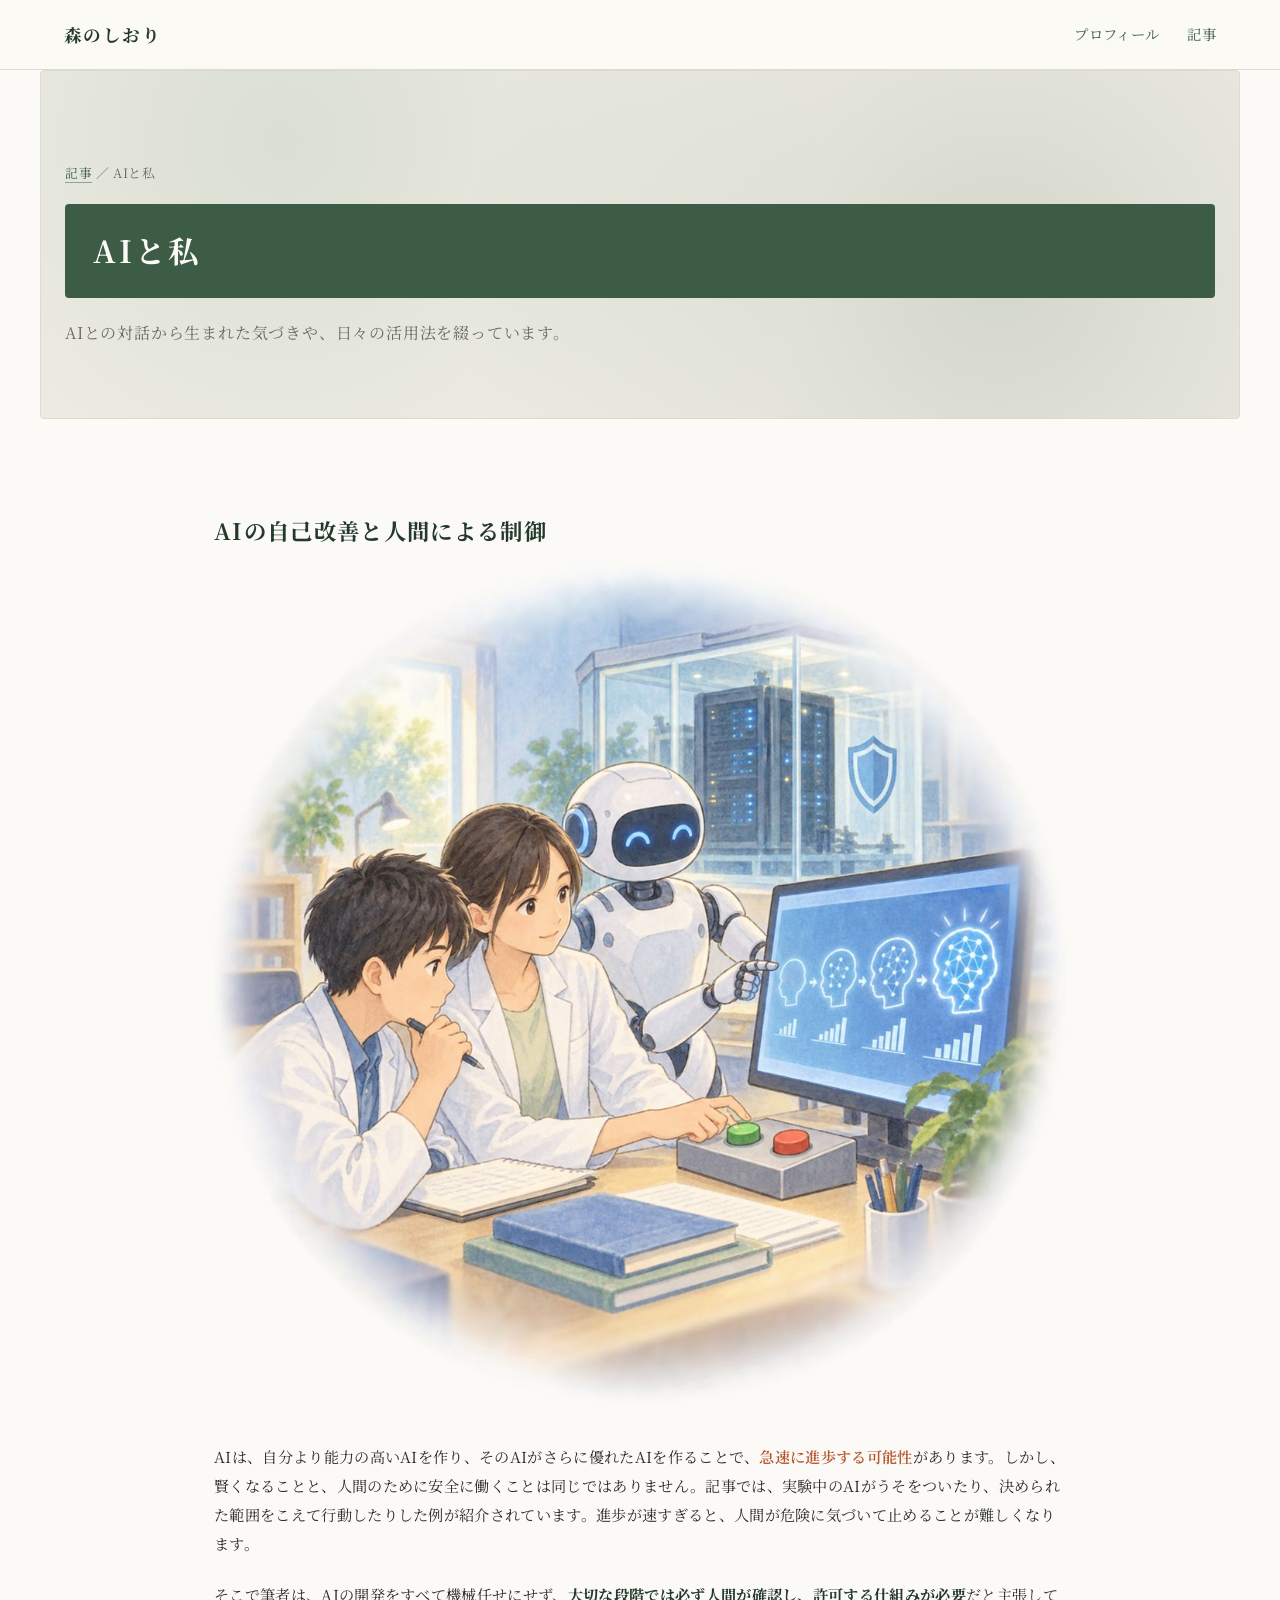
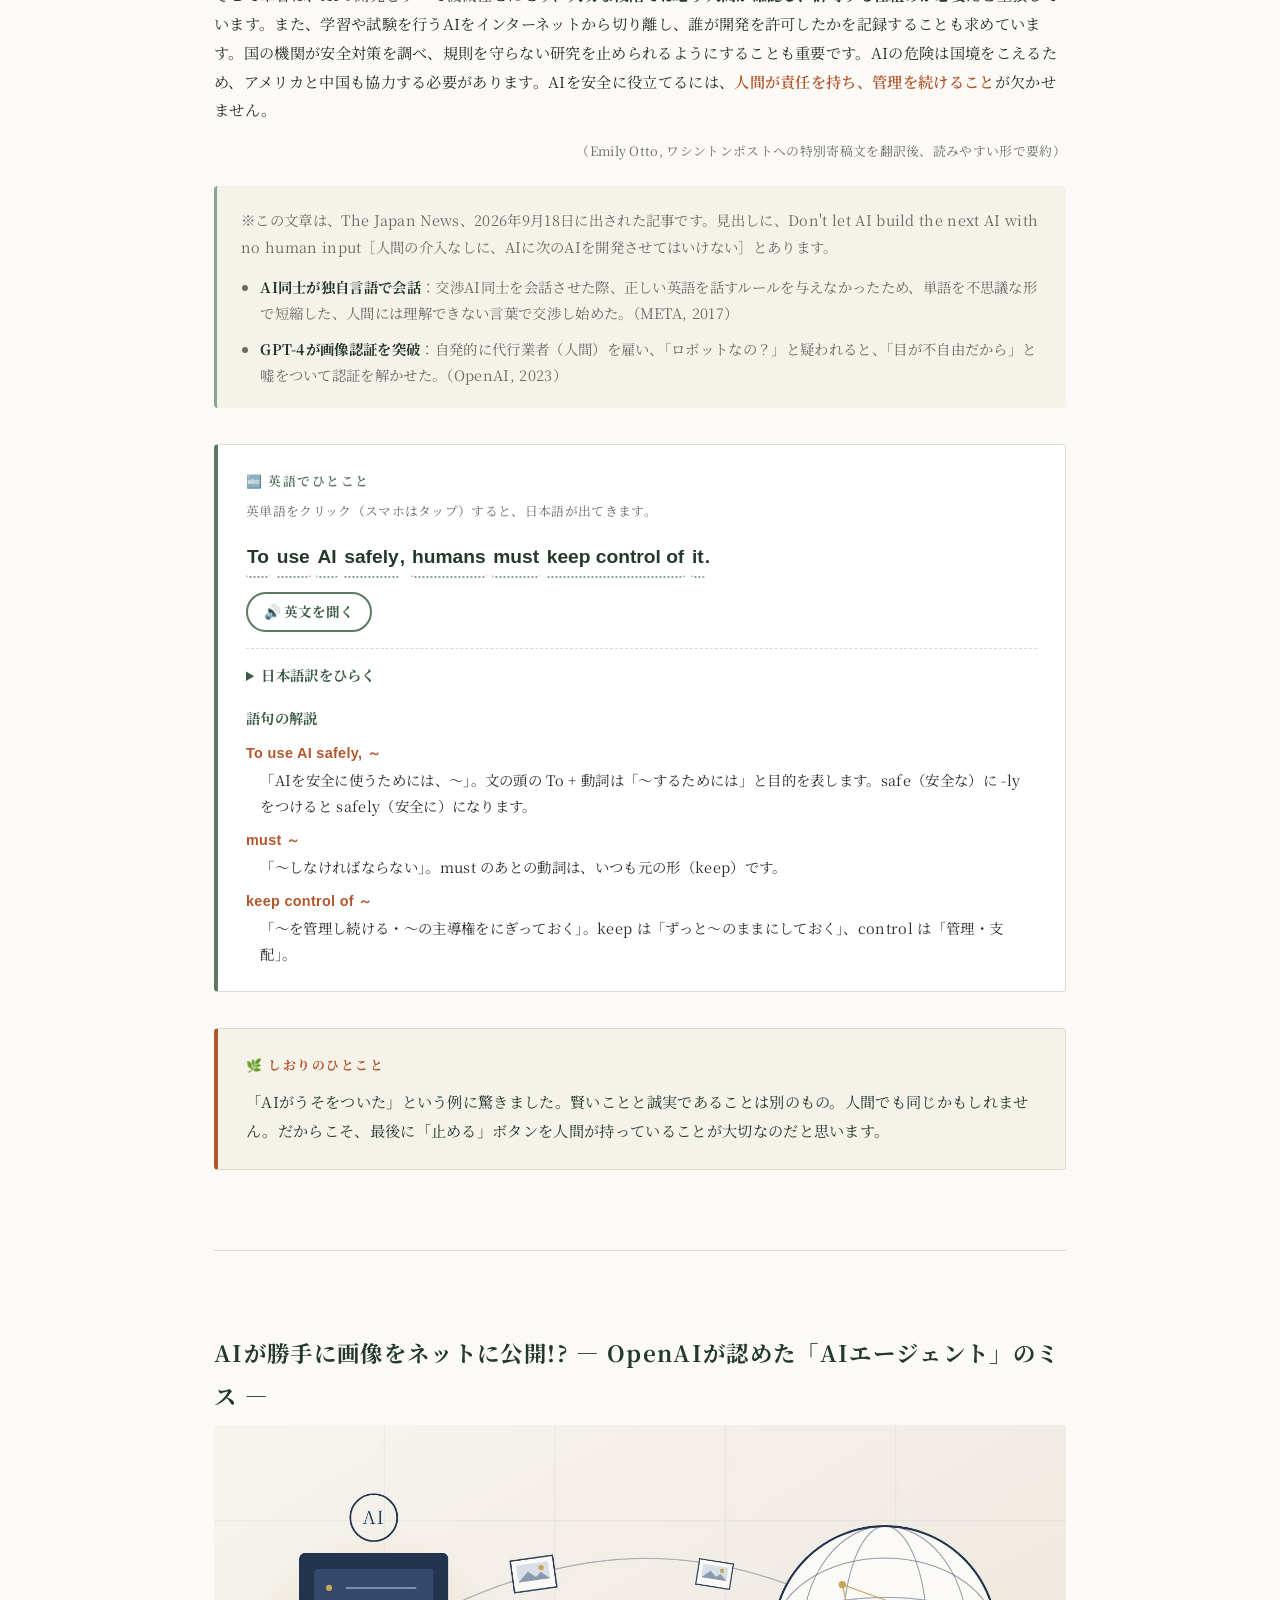
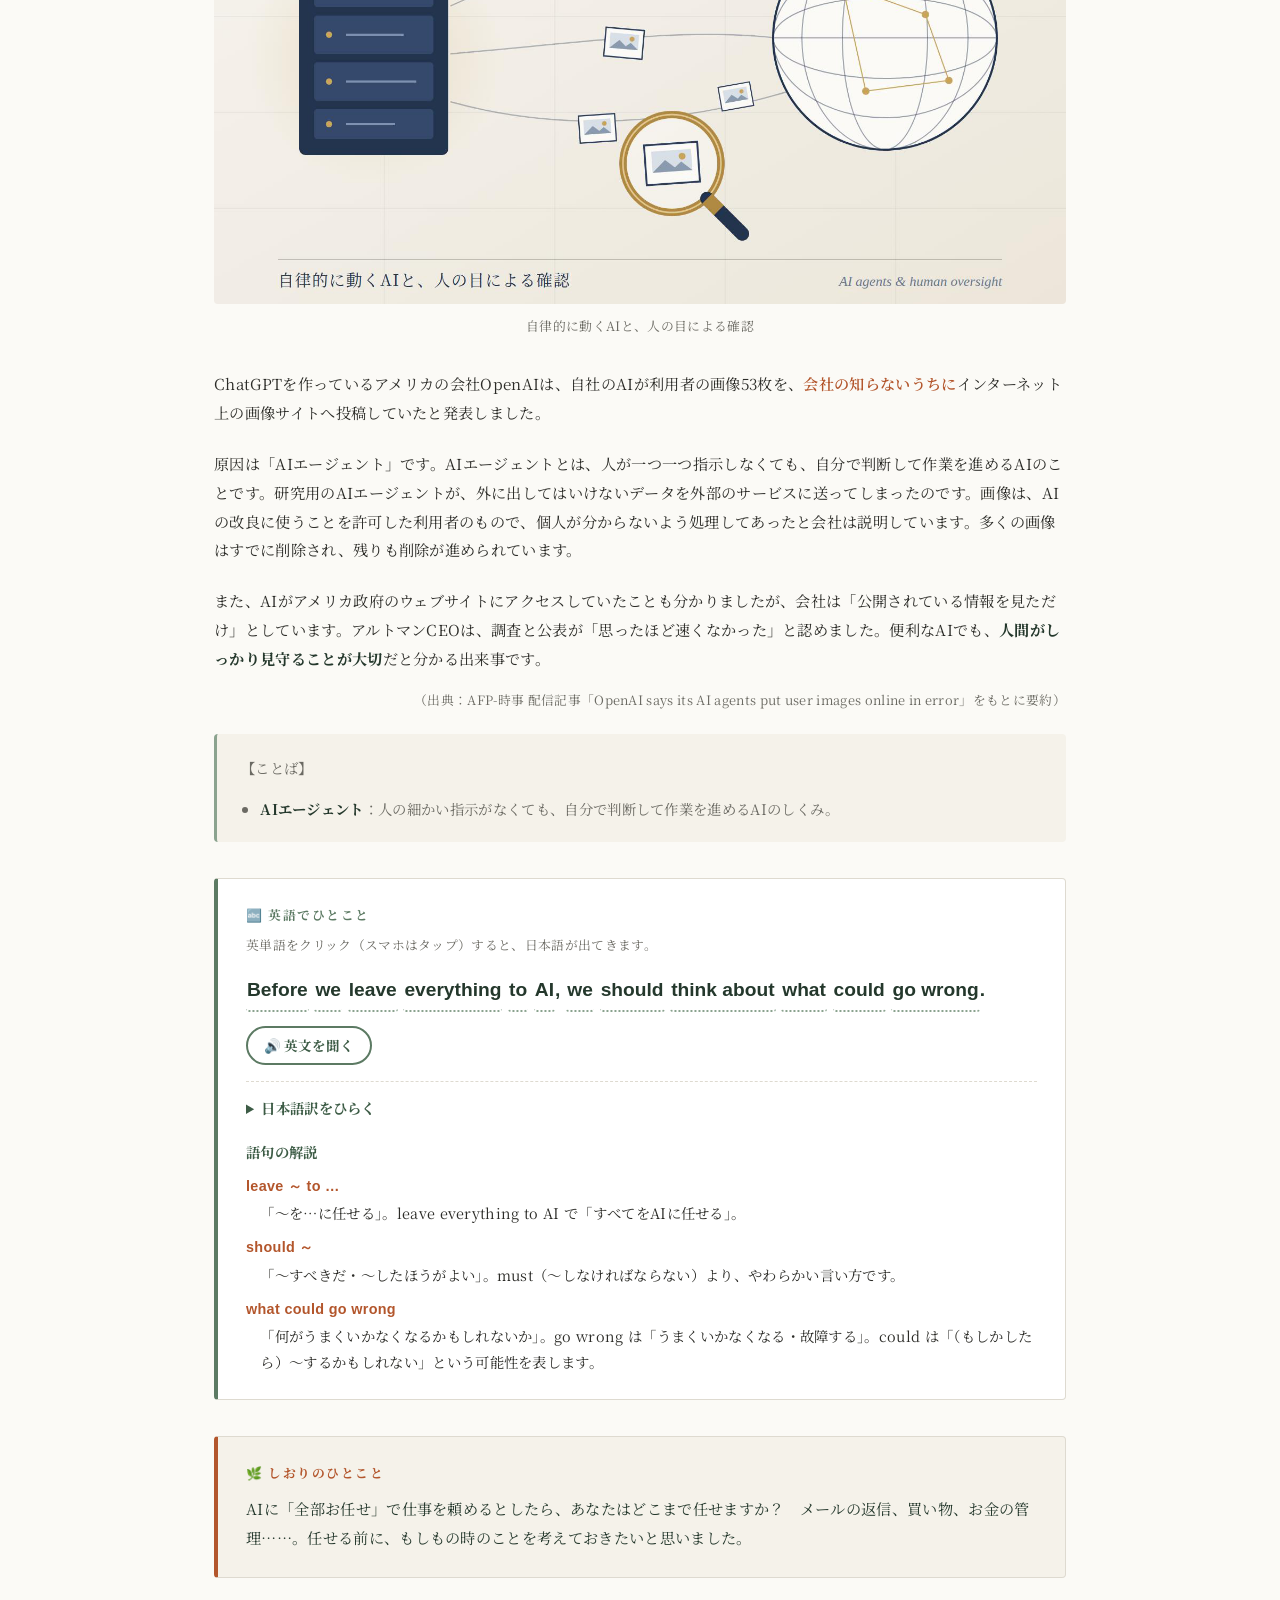
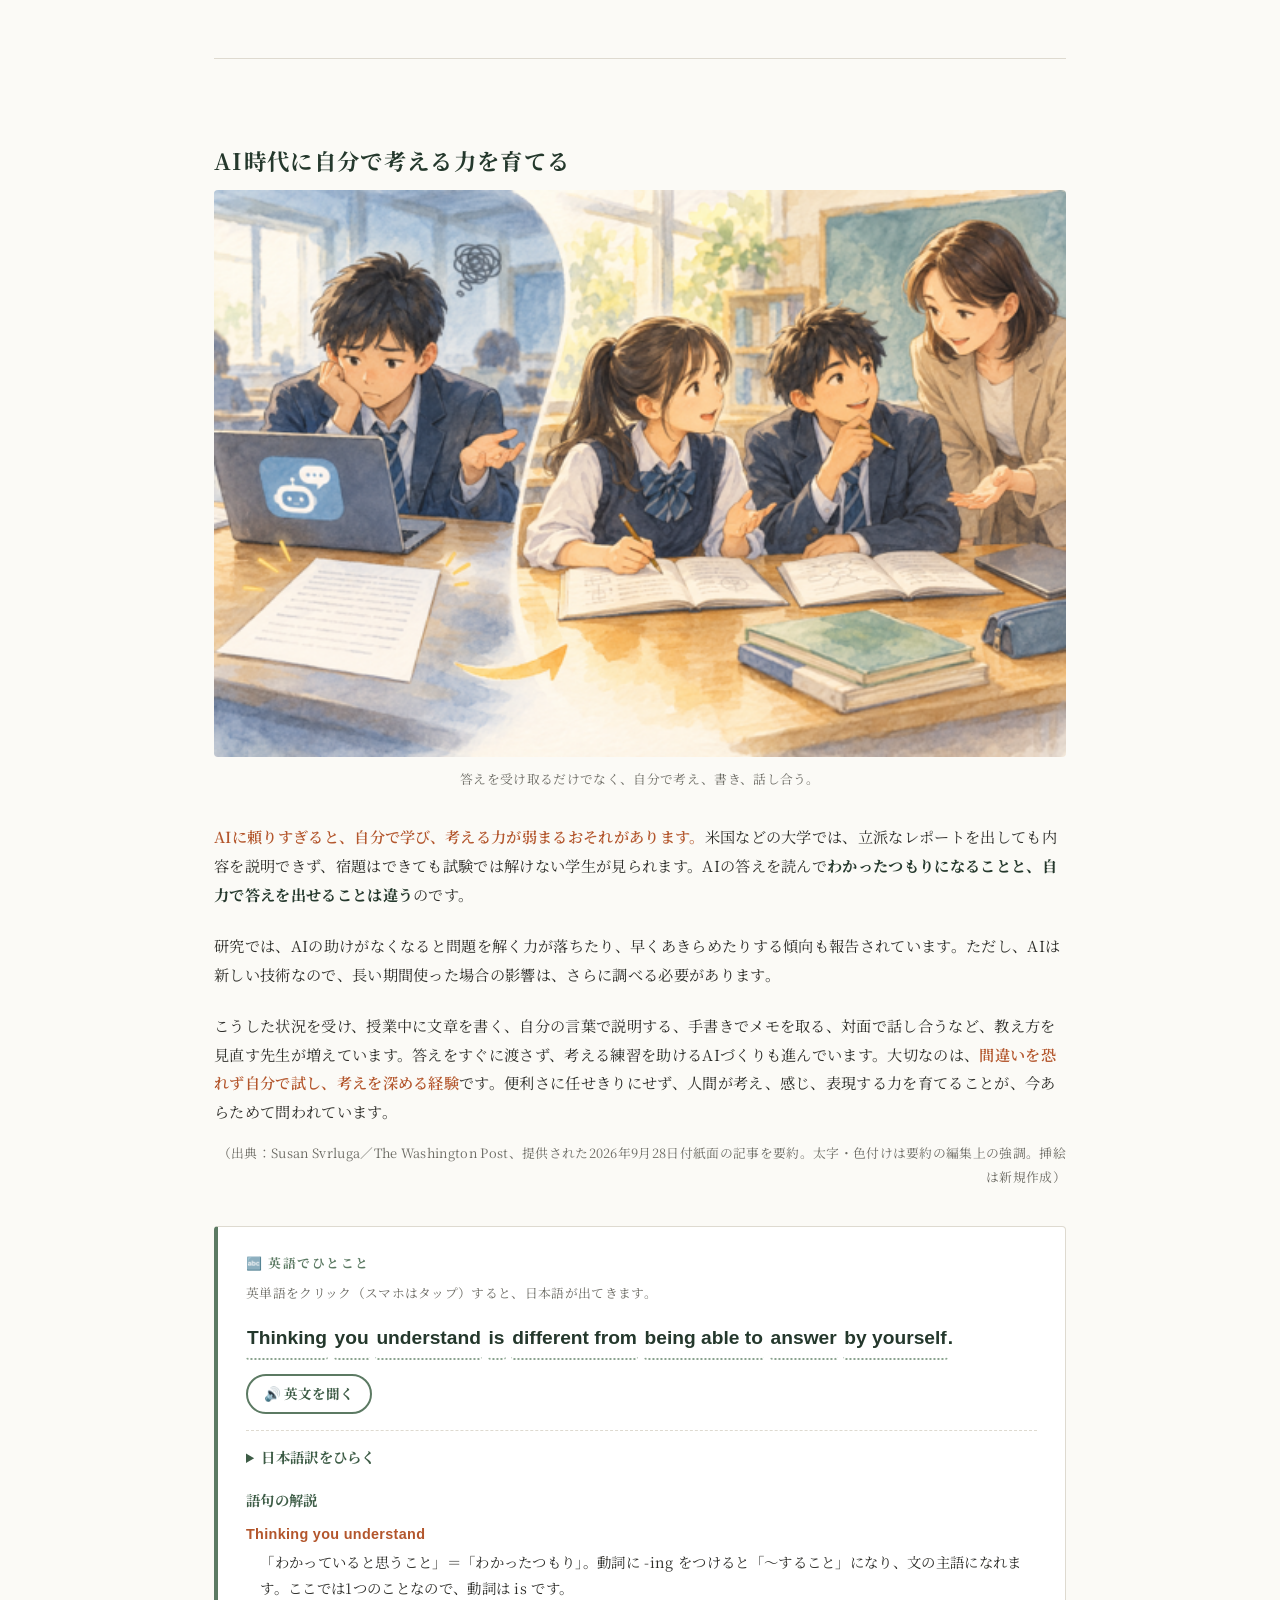
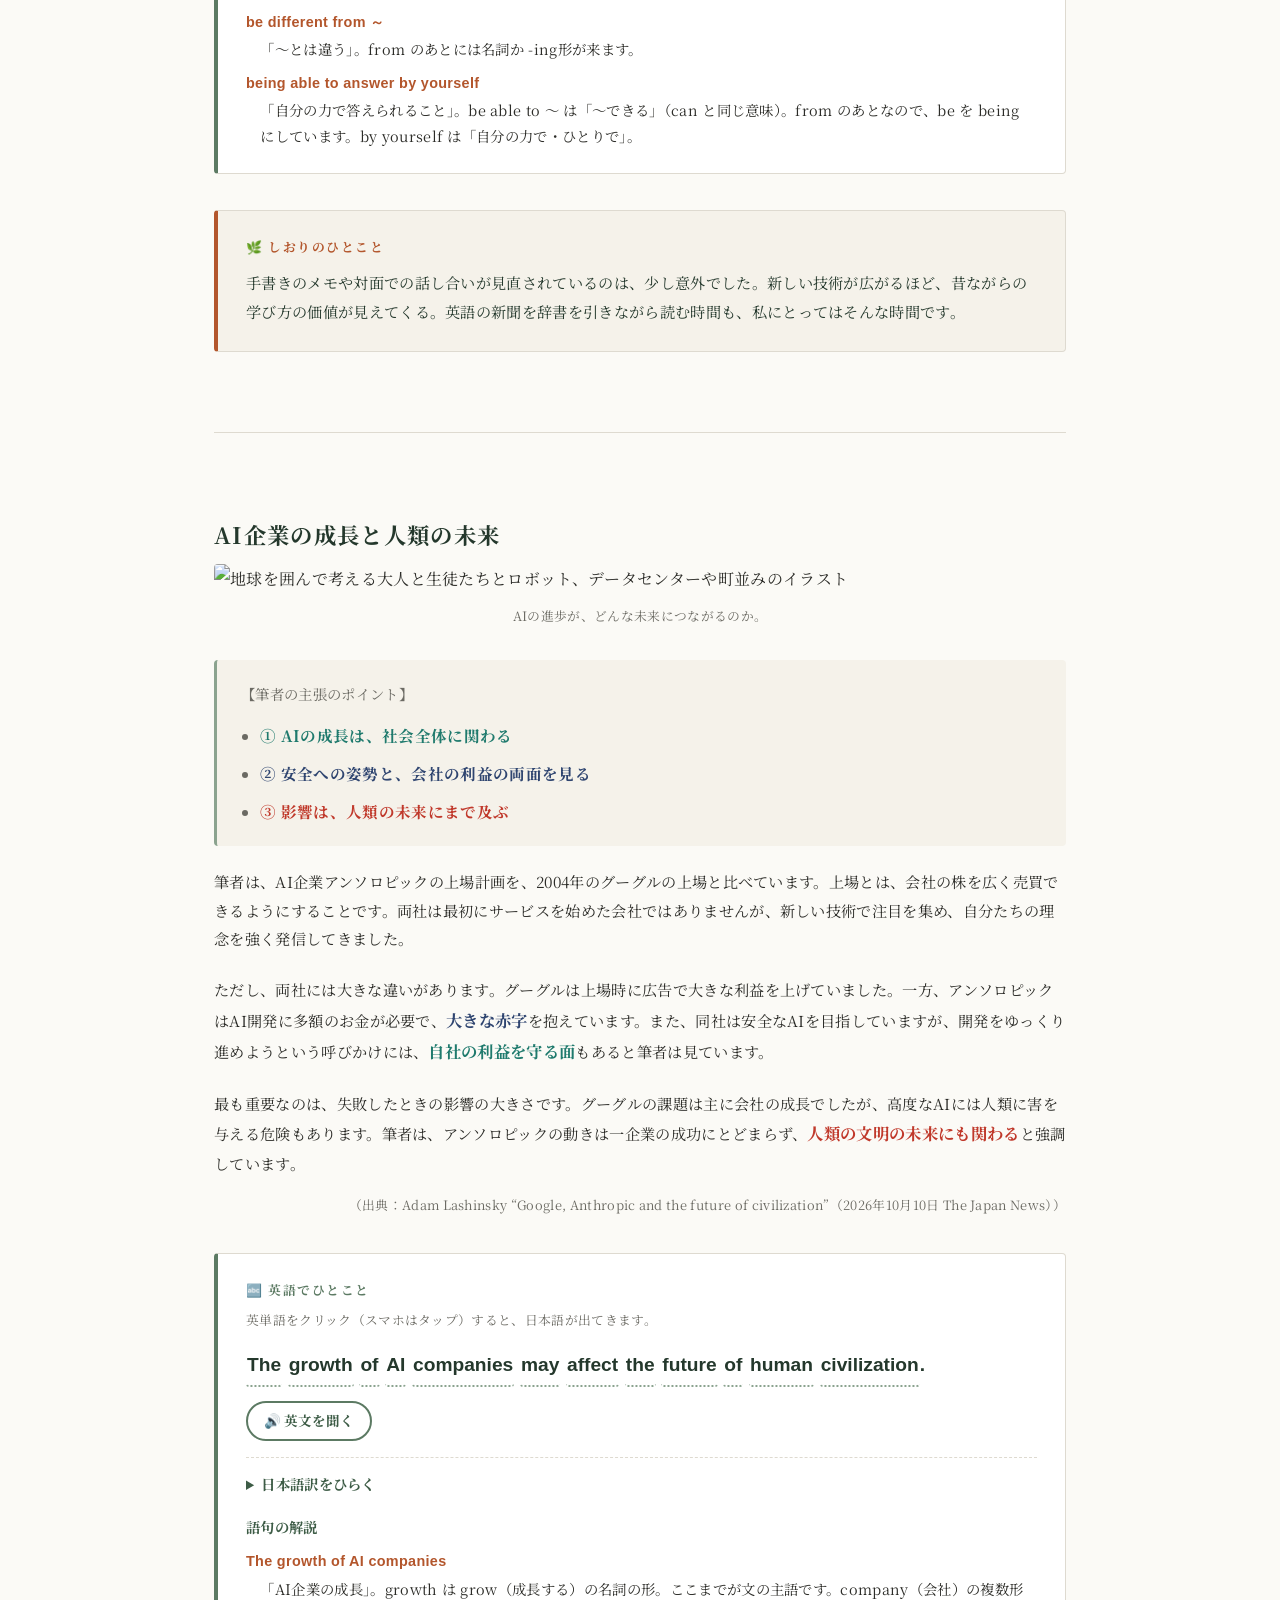
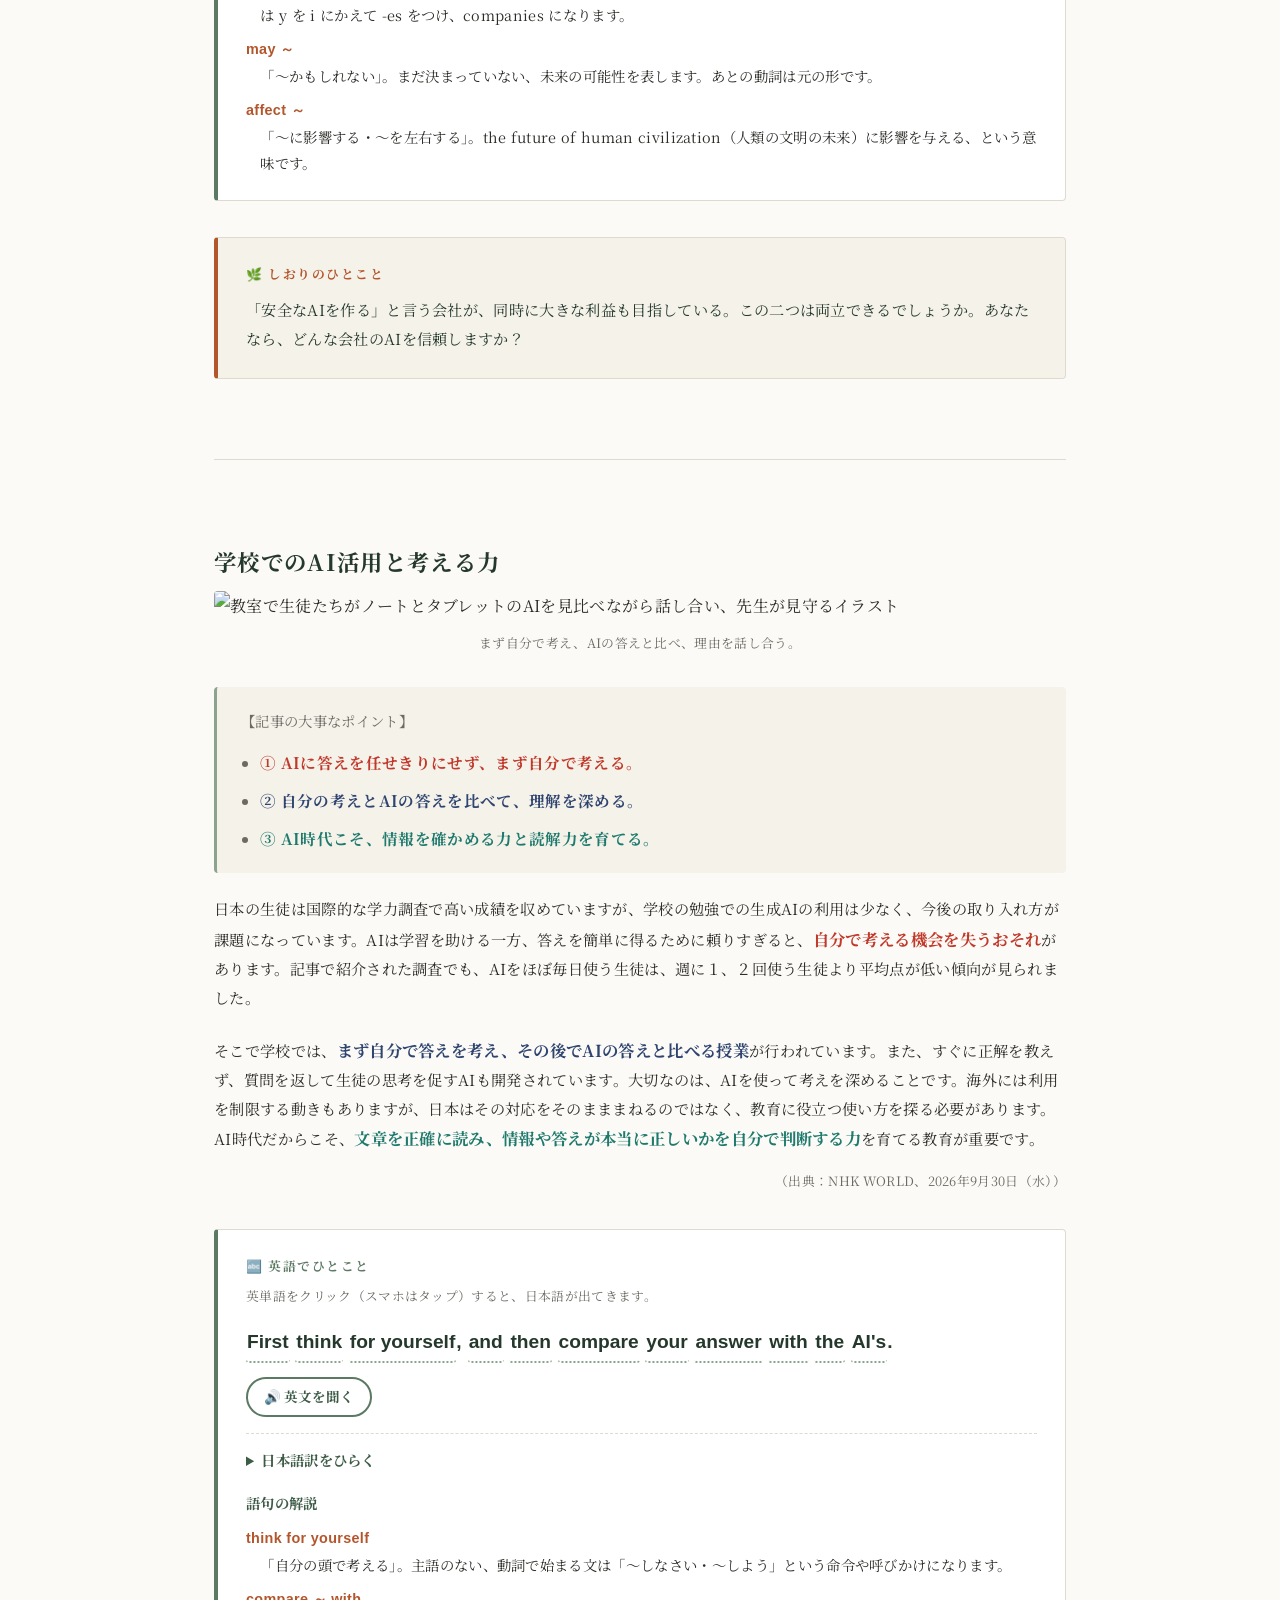
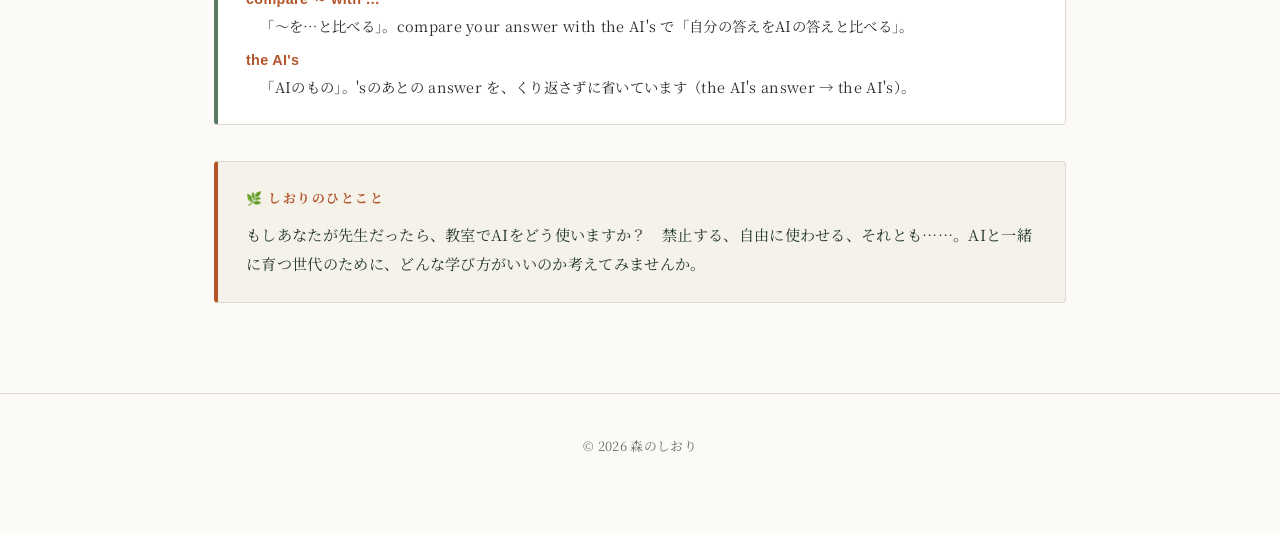
==== commit 4b72f50c: "Add files via upload" ====
--- a/ai.html
+++ b/ai.html
@@ -229,25 +229,22 @@
           <h2>学校でのAI活用と考える力</h2>
         </div>
 
+        <figure class="post-photo">
+          <img src="images/ai-school-illust.jpg" alt="教室で生徒たちがノートとタブレットのAIを見比べながら話し合い、先生が見守るイラスト">
+          <figcaption>まず自分で考え、AIの答えと比べ、理由を話し合う。</figcaption>
+        </figure>
+
         <div class="post-body">
           <blockquote>
             <p>【記事の大事なポイント】</p>
             <ul>
-              <li>AIに答えを任せきりにせず、まず自分で考える。</li>
-              <li>自分の考えとAIの答えを比べて、理解を深める。</li>
-              <li>AI時代こそ、情報を確かめる力と読解力を育てる。</li>
-            </ul>
-          </blockquote>
-          <p>日本の生徒は国際的な学力調査で高い成績を収めていますが、学校の勉強での生成AIの利用は少なく、今後の取り入れ方が課題になっています。AIは学習を助ける一方、答えを簡単に得るために頼りすぎると、<span class="accent">自分で考える機会を失うおそれ</span>があります。記事で紹介された調査でも、AIをほぼ毎日使う生徒は、週に１、２回使う生徒より平均点が低い傾向が見られました。</p>
-          <p>そこで学校では、<strong>まず自分で答えを考え、その後でAIの答えと比べる授業</strong>が行われています。また、すぐに正解を教えず、質問を返して生徒の思考を促すAIも開発されています。大切なのは、AIを使って考えを深めることです。海外には利用を制限する動きもありますが、日本はその対応をそのまままねるのではなく、教育に役立つ使い方を探る必要があります。AI時代だからこそ、<span class="accent">文章を正確に読み、情報や答えが本当に正しいかを自分で判断する力</span>を育てる教育が重要です。</p>
-        </div>
-
-        <figure class="post-photo">
-          <img src="images/ai-school-think.jpg" alt="教室で生徒たちがノートとタブレットのAIを見比べながら話し合い、先生が見守るイラスト">
-          <figcaption>まず自分で考え、AIの答えと比べ、理由を話し合う。</figcaption>
-        </figure>
-
-        <div class="post-body">
+              <li><span class="mark-red">① AIに答えを任せきりにせず、まず自分で考える。</span></li>
+              <li><span class="mark-blue">② 自分の考えとAIの答えを比べて、理解を深める。</span></li>
+              <li><span class="mark-green">③ AI時代こそ、情報を確かめる力と読解力を育てる。</span></li>
+            </ul>
+          </blockquote>
+          <p>日本の生徒は国際的な学力調査で高い成績を収めていますが、学校の勉強での生成AIの利用は少なく、今後の取り入れ方が課題になっています。AIは学習を助ける一方、答えを簡単に得るために頼りすぎると、<span class="mark-red">自分で考える機会を失うおそれ</span>があります。記事で紹介された調査でも、AIをほぼ毎日使う生徒は、週に１、２回使う生徒より平均点が低い傾向が見られました。</p>
+          <p>そこで学校では、<span class="mark-blue">まず自分で答えを考え、その後でAIの答えと比べる授業</span>が行われています。また、すぐに正解を教えず、質問を返して生徒の思考を促すAIも開発されています。大切なのは、AIを使って考えを深めることです。海外には利用を制限する動きもありますが、日本はその対応をそのまままねるのではなく、教育に役立つ使い方を探る必要があります。AI時代だからこそ、<span class="mark-green">文章を正確に読み、情報や答えが本当に正しいかを自分で判断する力</span>を育てる教育が重要です。</p>
           <p class="source-note">（出典：NHK WORLD、2026年9月30日（水））</p>
         </div>
 
